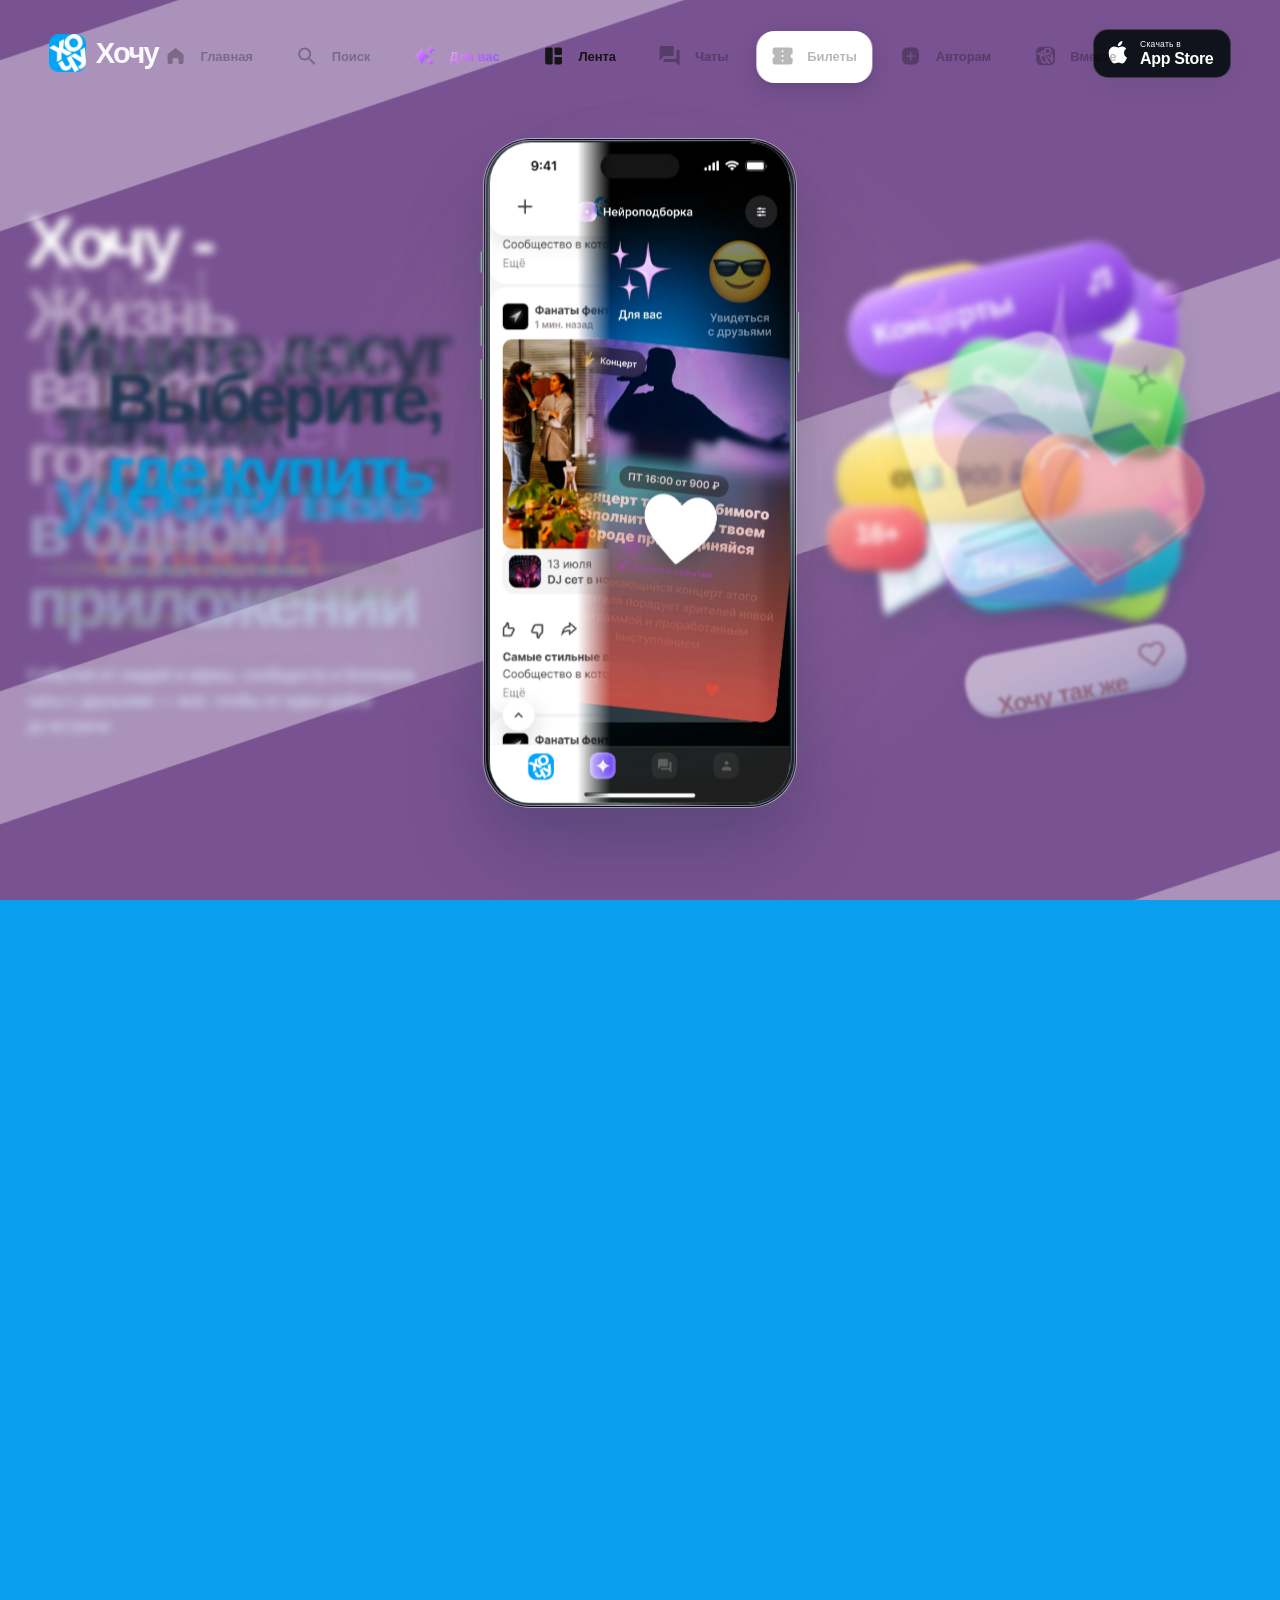
==== index.html @ 2f22e866 "Always open the story at the first chapter The chapter shown is derived from scroll position, so a b" ====
<!DOCTYPE html>

<html lang="ru">
<head>
<meta charset="utf-8"/><meta content="#ffffff" id="theme-color" name="theme-color"/><meta content="yes" name="apple-mobile-web-app-capable"/><meta content="yes" name="mobile-web-app-capable"/><meta content="black-translucent" name="apple-mobile-web-app-status-bar-style"/><meta content="width=device-width, initial-scale=1, viewport-fit=cover" name="viewport"/>
<meta content="Хочу — весь досуг в одном приложении: события на карте и в ленте, подборки блогеров и сообществ, чаты с друзьями и билеты." name="description"/>
<title>Хочу — жизнь вашего города</title>
<link href="[data-uri]" rel="icon" type="image/webp"/><link as="image" href="[data-uri]" rel="preload"/><style>
/* Хочу / v5 — one type scale, direct chapter transitions, bold brand bands. */
:root {
  --bg: #079fee; --fg: #fff; --muted: #d4f1ff; --accent: #c1f2ff; --aura: #96e2ff;
  --next-aura: #baddf6; --border: rgba(255,255,255,.22); --panel: rgba(255,255,255,.095);
  --page-pad: clamp(24px,3.8vw,74px);
  --phone-h: min(74svh,748px); --phone-w: calc(var(--phone-h)*.466); --phone-y: 52.5svh;
  --copy-gap: clamp(24px,2.22vw,52px); --copy-w: min(350px,calc(50vw - var(--phone-w)/2 - var(--copy-gap) - 28px));
  --art-w: min(387px,calc(50vw - var(--phone-w)/2 - 68px));
  --mx: 0px; --my: 0px; --bloom: 0; --motion: 0; --journey: 0;
}
* { box-sizing: border-box; }
html { scrollbar-width: thin; scrollbar-color: #8bcef1 #dcecf6; }
body { margin: 0; color: var(--fg); background: #079fee; font-family: -apple-system,BlinkMacSystemFont,"Segoe UI",Arial,Helvetica,sans-serif; -webkit-font-smoothing: antialiased; }
button,a { -webkit-tap-highlight-color: transparent; touch-action: manipulation; }
button { border: 0; margin: 0; padding: 0; background: none; color: inherit; font: inherit; cursor: pointer; }
button:focus-visible,a:focus-visible { outline: 3px solid currentColor; outline-offset: 5px; }
svg { display: block; width: 24px; height: 24px; fill: none; stroke: currentColor; stroke-width: 1.75; stroke-linecap: round; stroke-linejoin: round; flex-shrink: 0; }
img { display: block; max-width: 100%; }
p,h1,h2,figure { margin: 0; }
em { font-style: normal; }
::selection { color: #234234; background: #d5f391; }
.svg-library { position: absolute; height: 0; width: 0; overflow: hidden; }
.sr-only { position: absolute; height: 1px; width: 1px; overflow: hidden; clip: rect(0,0,0,0); white-space: nowrap; }
.skip-link { position: fixed; top: -100px; left: 24px; z-index: 200; background: white; color: #123047; border-radius: 10px; padding: 15px; }
.skip-link:focus { top: 20px; }
.scroll-story { position: relative; height: 975svh; }
.stage { position: sticky; top: 0; height: 100svh; overflow: hidden; isolation: isolate; background: var(--bg); color: var(--fg); }

/* A single top rail: each labeled chapter is also its progress segment. */
.header { position: absolute; top: 24px; left: var(--page-pad); right: var(--page-pad); height: 58px; display: flex; align-items: center; justify-content: space-between; z-index: 40; gap: 18px; }
.brand { display: flex; align-items: center; gap: 10px; font-weight: 800; font-size: 29px; letter-spacing: -1.6px; flex: 0 0 auto; }
.brand img { width: 37px; height: 38px; object-fit: contain; }
.brand-dot { opacity: .7; }
.journey-nav { --active: 0; position: absolute; left: 50%; transform: translateX(-50%); width: min(722px,calc(100% - 354px)); height: 57px; display: grid; grid-template-columns: repeat(var(--chapter-count,8),1fr); padding: 5px; gap: 0; border: 1px solid var(--border); border-radius: 20px; background: var(--panel); backdrop-filter: blur(20px); -webkit-backdrop-filter: blur(20px); }
.nav-active-bg { position: absolute; left: 5px; top: 5px; bottom: 5px; width: calc((100% - 10px)/var(--chapter-count,8)); transform: translateX(calc(var(--active)*100%)); border-radius: 14px; background: var(--panel); box-shadow: inset 0 0 0 1px var(--border), 0 3px 10px #18364705; transition: transform .65s cubic-bezier(.22,1,.36,1); pointer-events: none; }
.journey-step { position: relative; border-radius: 14px; display: flex; align-items: center; justify-content: center; flex-direction: column; min-width: 0; gap: 8px; color: var(--fg); }
.nav-content { display: flex; align-items: center; justify-content: center; gap: 4px; padding-top: 1px; opacity: .65; transition: opacity .4s; }
.nav-content svg { width: 12px; height: 12px; stroke-width: 1.9; }
.nav-label { font-size: 10.5px; font-weight: 650; letter-spacing: -.1px; white-space: nowrap; }
.journey-step:hover .nav-content,.journey-step.is-active .nav-content { opacity: 1; }
.journey-step.is-past .nav-content { opacity: .76; }
.nav-track { height: 2px; width: calc(100% - 19px); border-radius: 5px; background: var(--border); overflow: hidden; }
.nav-track i { display: block; width: 100%; height: 100%; transform: scaleX(var(--fill,0)); transform-origin: left; background: var(--accent); border-radius: inherit; }
.app-store { background: #10131b; color: white; border: 1px solid #ffffff30; box-shadow: 0 8px 24px #1537460d; border-radius: 15px; height: 49px; padding: 0 17px 0 13px; display: flex; align-items: center; gap: 9px; flex: 0 0 auto; transition: transform .3s cubic-bezier(.22,1,.36,1),box-shadow .3s; }
.app-store:hover { transform: translateY(-2px); box-shadow: 0 12px 25px #13334d29; }
.app-store svg { width: 24px; height: 28px; fill: currentColor; stroke: none; }
.app-store span { display: flex; flex-direction: column; text-align: left; gap: 1px; }
.app-store small { font-size: 8.5px; letter-spacing: .25px; font-weight: 450; line-height: 1.2; }
.app-store strong { font-size: 16px; font-weight: 650; letter-spacing: -.35px; line-height: 1.1; }

/* Atmosphere morphs continuously, rather than swapping a background class. */
.ambient { position: absolute; inset: 0; z-index: -1; overflow: hidden; pointer-events: none; }
.ambient-glow { position: absolute; border-radius: 50%; will-change: transform; }
.glow-a { width: 105vw; height: 105svh; left: -10vw; top: -57svh; background: radial-gradient(ellipse,var(--aura),transparent 68%); opacity: .6; transform: translate(calc(var(--mx)*-.3),calc(var(--my)*-.3)); }
.glow-b { width: 85vw; height: 110svh; right: -38vw; bottom: -50svh; background: radial-gradient(ellipse,var(--aura),transparent 68%); opacity: .75; transform: translate(var(--mx),var(--my)); }
.color-bloom { position: absolute; left: 53%; top: 52%; width: 125vmax; height: 125vmax; border-radius: 50%; background: radial-gradient(ellipse,var(--next-aura),transparent 64%); opacity: calc(var(--bloom)*.32); transform: translate(-50%,-50%) scale(calc(.25 + var(--motion)*.7)); will-change: opacity,transform; }









/* Copy is right-aligned to the LEFT edge of the phone, not to the outer page margin. */
.scenes { position: absolute; inset: 0; z-index: 5; pointer-events: none; }
.scene { position: absolute; inset: 0; opacity: 1; visibility: hidden; pointer-events: none; --enter: 0; --exit: 0; }
.scene.is-active { visibility: visible; }
.copy { position: absolute; right: calc(50% + var(--phone-w)/2 + var(--copy-gap)); top: var(--phone-y); width: var(--copy-w); transform: translateY(-50%); color: var(--local-fg,var(--fg)); z-index: 6; }
.eyebrow { display: flex; align-items: center; gap: 9px; text-transform: uppercase; font-size: 9px; font-weight: 650; line-height: 1.5; letter-spacing: .13em; color: var(--local-muted,var(--muted)); margin-bottom: 22px; }
.step-tag { border: 1px solid currentColor; display: inline-flex; align-items: center; justify-content: center; height: 23px; min-width: 27px; border-radius: 8px; letter-spacing: 0; font-size: 9px; opacity: .8; }
.status-dot { display: block; height: 6px; width: 6px; border-radius: 50%; background: #d2f78f; box-shadow: 0 0 0 4px #c4fa7f21; flex-shrink: 0; }
h1,h2 { font-weight: 800; letter-spacing: -.057em; line-height: 1.065; overflow-wrap: normal; }
.copy h1 {  line-height: .995; letter-spacing: -.065em; }

.title-line { display: block; overflow: clip; overflow-clip-margin: 7px; }
.line-inner { display: inline-block; will-change: transform,opacity,filter; }
.copy em { color: var(--local-accent,var(--accent)); }
.description { font-size: clamp(14px,1.1vw,17px); line-height: 1.68; font-weight: 400; letter-spacing: -.017em; margin-top: 25px; color: var(--local-muted,var(--muted)); max-width: 360px; text-wrap: pretty; }
.story-button { display: flex; align-items: center; justify-content: space-between; gap: 30px; background: var(--local-fg,var(--fg)); color: var(--local-bg,var(--bg)); padding: 6px 6px 6px 23px; height: 53px; border-radius: 50px; font-size: 13px; font-weight: 700; margin-top: 30px; box-shadow: 0 8px 25px #00497b0c; }
.scene.is-active .story-button { pointer-events: auto; }
.story-button:hover .button-arrow svg { transform: translateX(3px); }
.button-arrow { height: 41px; width: 41px; border-radius: 50%; background: var(--local-bg,var(--bg)); color: var(--local-fg,var(--fg)); display: flex; align-items: center; justify-content: center; }
.button-arrow svg { width: 19px; height: 19px; transition: transform .3s; }
.micro-label { display: flex; align-items: center; gap: 9px; color: var(--local-fg,var(--fg)); opacity: .63; font-size: 10px; font-weight: 550; margin-top: 24px; }
.micro-label svg { width: 15px; height: 15px; }





.final-description { font-size: clamp(16px,1.25vw,20px); }

/* The only raster imagery in the story: the original UI, inside its stationary bezel. */
.phone-anchor { position: absolute; left: 50%; top: var(--phone-y); width: var(--phone-w); height: var(--phone-h); transform: translate(-50%,-50%); z-index: 12; pointer-events: none; }
.phone { position: absolute; inset: 0; border-radius: calc(var(--phone-w)*.169); background: linear-gradient(115deg,#404955 0%,#151b26 28%,#04080e 46%,#66727e 72%,#161e28 88%); padding: 7px; box-shadow: 0 0 0 1px #050b15,0 0 0 2px #ffffff7a,0 22px 34px #19354a1c,0 48px 85px #06294630; z-index: 2; }
.phone::before { content: ""; position: absolute; inset: 3px; border: 1px solid #ffffff45; border-radius: inherit; pointer-events: none; z-index: 4; }
.phone-screen { position: relative; width: 100%; height: 100%; background: #fff; border-radius: calc(var(--phone-w)*.146); overflow: hidden; isolation: isolate; transform: translateZ(0); }
.screen-image { position: absolute; inset: 0; width: 100%; height: 100%; object-fit: fill; will-change: opacity,clip-path; pointer-events: none; user-select: none; }
.phone-edge { position: absolute; inset: 0; border-radius: inherit; border: 1px solid #ffffff66; pointer-events: none; }
.screen-lustre { position: absolute; inset: 7px; border-radius: calc(var(--phone-w)*.146); opacity: calc(var(--bloom)*.065); background: linear-gradient(125deg,transparent 20%,#fff 48%,transparent 80%); pointer-events: none; z-index: 3; }
.phone-halo { position: absolute; left: 50%; top: 50%; width: 195%; height: 121%; transform: translate(-50%,-50%); background: radial-gradient(ellipse,var(--aura),transparent 66%); opacity: .35; z-index: 0; filter: blur(17px); }
.hardware { position: absolute; width: 3px; left: -4px; border-radius: 2px; background: linear-gradient(90deg,#45515c,#acb4ba,#242e37); }
.button-silent { height: 21px; top: 17%; }
.button-volume-one { height: 40px; top: 25%; }
.button-volume-two { height: 40px; top: 33%; }
.button-power { height: 60px; top: 26%; left: auto; right: -4px; transform: scaleX(-1); }


/* Hand-built, dimensional vector illustrations. No app crops, photos or emoji sheets. */
.art { position: absolute; left: calc(50% + var(--phone-w)/2 + clamp(24px,3vw,52px)); top: var(--phone-y); width: var(--art-w); height: calc(var(--art-w)*1.28); color: var(--local-fg,var(--fg)); transform: translate(calc(var(--mx)*.7),calc(-50% + var(--my)*.6)); will-change: transform; }
.art-enter { position: relative; height: 100%; width: 100%; transform-origin: 50% 55%; will-change: transform,opacity,filter; }
.sculpture { width: 100%; height: auto; overflow: visible; fill: none; stroke: none; stroke-width: 1; font-family: inherit; }
.sculpture text { stroke: none; }
.sculpture .orbit-line { fill: none; stroke: var(--local-fg,var(--fg)); stroke-width: 1; opacity: .12; }
.sculpture .orbit-dashed { stroke-dasharray: 2 9; opacity: .14; }
.sculpture .magic-orbit { stroke: #d39af6; opacity: .28; }
.motion-part { transform-box: view-box; transform-origin: 50% 50%; translate: calc((1 - var(--enter))*var(--order)*7px + var(--exit)*var(--order)*3px) calc((1 - var(--enter))*(18px + var(--order)*19px) - var(--exit)*(12px + var(--order)*18px)); rotate: calc((1 - var(--enter))*var(--order)*-2deg + var(--exit)*var(--order)*3deg); }
.levitate { transform-box: fill-box; transform-origin: center; animation: levitate-a 7.5s ease-in-out infinite; }
.float-1 { animation-name: levitate-b; animation-duration: 8.7s; animation-delay: -2s; }
.float-2 { animation-name: levitate-c; animation-duration: 7s; animation-delay: -3s; }
.art-caption { position: absolute; top: 100%; width: 100%; text-align: center; font-size: 11px; font-weight: 450; color: var(--local-muted,var(--muted)); letter-spacing: -.05px; opacity: .9; }
.route-line { animation: route 9s linear infinite; }
.star-turn { transform-origin: 206px 216px; animation: star-breathe 9s ease-in-out infinite; }
.scene:not(.is-visible) .levitate,.scene:not(.is-visible) .route-line,.scene:not(.is-visible) .star-turn { animation-play-state: paused; }
@keyframes levitate-a { 0%,100%{translate:0 0;rotate:0deg} 50%{translate:0 -10px;rotate:1.5deg} }
@keyframes levitate-b { 0%,100%{translate:0 0;rotate:0deg} 50%{translate:4px -13px;rotate:-2deg} }
@keyframes levitate-c { 0%,100%{translate:0 0;rotate:0deg} 50%{translate:-4px -8px;rotate:2deg} }
@keyframes route { to{stroke-dashoffset:-135} }
@keyframes star-breathe { 0%,100%{rotate:8deg;scale:1} 50%{rotate:0deg;scale:1.045} }









.download-dialog { width: min(390px,calc(100vw - 40px)); border: 1px solid #e7edf4; border-radius: 28px; padding: 35px; color: #192e43; background: #f8fbff; box-shadow: 0 30px 140px #101c3845; text-align: center; }
.download-dialog::backdrop { background: #0a20396b; backdrop-filter: blur(12px); }
.dialog-close { position: absolute; right: 19px; top: 12px; font-size: 25px; color: #768493; }
.dialog-apple { width: 60px; height: 60px; border-radius: 20px; background: #e9f0f8; display: grid; place-items: center; margin: 0 auto 20px; }
.dialog-apple svg { width: 28px; height: 32px; fill: currentColor; stroke: none; }
.download-dialog h2 { font-size: 25px; font-weight: 750; letter-spacing: -.7px; }
.download-dialog p { font-size: 14px; line-height: 1.65; color: #758498; margin-top: 15px; }
.dialog-ok { width: 100%; padding: 14px; border-radius: 14px; margin-top: 25px; color: white; background: #079fe9; font-size: 14px; font-weight: 650; }
.noscript-note { position: fixed; bottom: 0; left: 0; right: 0; z-index: 100; padding: 15px; background: #123049; color: white; font-size: 12px; text-align: center; }

@media (min-width:1700px) {
  :root { --copy-gap:52px; --copy-w:405px; --art-w:414px; }
  
  
  
  
  
  
}
@media (min-width:981px) and (max-width:1250px) {
  :root { --page-pad:28px; --phone-h:min(70svh,700px); --copy-gap:29px; --copy-w:min(320px,calc(50vw - var(--phone-w)/2 - 56px)); --art-w:calc(50vw - var(--phone-w)/2 - 49px); }
  .journey-nav { width: calc(100% - 310px); height: 53px; }
  .nav-content svg { display: none; }
  .nav-label { font-size: 9px; }
  
  
  
  
  
  
  .eyebrow { font-size: 8px; letter-spacing: .06em; gap: 7px; }
  .description { font-size: 13px; margin-top: 22px; }
  .desktop-break { display: none; }
  .art { left: calc(50% + var(--phone-w)/2 + 24px); }
  .brand { font-size: 27px; }
  .brand img { width: 33px; height: 34px; }
  .app-store { height: 45px; }
}
@media (min-width:981px) and (max-height:720px) {
  :root { --phone-h:72svh; --phone-y:54svh; --art-w:min(320px,calc(50vw - var(--phone-w)/2 - 66px)); }
  .header { top: 15px; height: 48px; }
  .journey-nav { height: 49px; }
  
  
  
  
  .eyebrow { margin-bottom: 15px; }
  .description { font-size: 13px; margin-top: 18px; }
  .micro-label { margin-top: 18px; }
  .story-button { margin-top: 22px; height: 46px; }
  .button-arrow { width: 34px; height: 34px; }
  
  
}

/* One responsive rail; the device stays pinned in the remaining space on mobile. */
@media (max-width:980px) {
  :root { --page-pad:22px; --phone-h:min(58svh,calc(100svh - 338px)); --phone-w:calc(var(--phone-h)*.466); --phone-y:calc(100svh - 35px - var(--phone-h)/2); }
  .header { top:max(15px,env(safe-area-inset-top)); height: 43px; }
  .brand { gap: 7px; font-size: 27px; }
  .brand img { width: 33px; height: 34px; }
  .app-store { height: 41px; border-radius: 12px; padding: 0 12px; gap: 7px; }
  .app-store svg { width: 19px; height: 23px; }
  .app-store small { font-size: 7px; }
  .app-store strong { font-size: 14px; }
  .journey-nav { left: 0; right: 0; top: 57px; width: 100%; transform: none; height: 46px; padding: 4px; border-radius: 15px; }
  .nav-active-bg { top: 4px; bottom: 4px; left: 4px; width: calc((100% - 8px)/var(--chapter-count,8)); border-radius: 11px; }
  .journey-step { gap: 6px; border-radius: 11px; }
  .nav-content { gap: 4px; padding-top: 0; }
  .nav-content svg { width: 15px; height: 15px; }
  .nav-label { font-size: 9px; }
  .nav-track { width: calc(100% - 15px); }
  .copy { left: 5.5%; right: auto; top: 147px; transform: none; width: 89%; text-align: center; }
  .eyebrow { justify-content: center; gap: 7px; font-size: 8px; letter-spacing: .10em; margin-bottom: 12px; }
  .step-tag { height: 18px; min-width: 22px; font-size: 8px; border-radius: 6px; }
  .copy h1,.copy h2,.scene-search h2,.scene-neuro h2,.scene-chats h2,.scene-create h2,.scene-finale h2 {  line-height: 1.07; letter-spacing: -.048em; max-width: 550px; margin: 0 auto; text-wrap: balance; }
  .copy h1 {  line-height: 1.01; max-width: 520px; }
  .title-line { display: inline; overflow: visible; }
  .line-inner { display: inline; }
  .description,.final-description { font-size: 13px; margin: 13px auto 0; max-width: 345px; line-height: 1.5; text-wrap: balance; }
  .desktop-break { display: none; }
  .micro-label,.story-button { display: none; }
  .art { display: none; }
  .phone { padding: 5px; box-shadow: 0 0 0 1px #091522,0 0 0 2px #ffffff68,0 23px 45px #12304b25,0 40px 70px #07364920; }
  .phone::before { inset: 2px; }
  .phone-halo { width: 210%; height: 129%; opacity: .42; }
  
  .hardware { width: 2px; left: -3px; }
  .button-power { right: -3px; left: auto; height: 36px; }
  .button-silent { height: 13px; }
  .button-volume-one,.button-volume-two { height: 25px; }
  
  
  
  .glow-a { width: 180vw; left: -40vw; top: -36svh; }
  .glow-b { width: 150vw; right: -70vw; bottom: -60svh; }
  
  
  
  
  
  
}
@media (max-width:600px) { .nav-label { display: none; } .nav-content svg { width: 16px; height: 16px; } }
@media (min-width:601px) and (max-width:980px) {
  :root { --page-pad:32px; --phone-h:min(62svh,calc(100svh - 347px)); }
  .copy { top: 156px; }
  .copy h1 { max-width: 510px; }
  .copy h2 { max-width: 560px; }
  .description { font-size: 15px; max-width: 465px; }
  .eyebrow { font-size: 9px; margin-bottom: 15px; }
  .phone { padding: 6px; }
  
}
@media (max-width:600px) and (max-height:740px) {
  :root { --phone-h:calc(100svh - 315px); --phone-y:calc(100svh - 30px - var(--phone-h)/2); --page-pad:18px; }
  .header { top: 12px; height: 35px; }
  .brand { font-size: 24px; }
  .brand img { width: 30px; height: 31px; }
  .app-store { height: 37px; }
  .journey-nav { top: 47px; height: 43px; }
  .copy { top: 126px; }
  .eyebrow { font-size: 7px; letter-spacing: .05em; margin-bottom: 10px; }
  
  
  .description { font-size: 12px; line-height: 1.45; margin-top: 10px; }
  
  
}
@media (max-height:510px) and (orientation:landscape) {
  :root { --page-pad:20px; --phone-h:73svh; --phone-w:calc(var(--phone-h)*.466); --phone-y:57svh; --copy-gap:26px; --copy-w:calc(50vw - var(--phone-w)/2 - 49px); }
  .header { top: 10px; height: 35px; }
  .journey-nav { top:0; left:50%; right:auto; transform:translateX(-50%); width:calc(100% - 275px); height:38px; }
  .nav-content svg { width: 12px; height: 12px; }
  .nav-label { display: none; }
  .nav-track { width: calc(100% - 10px); }
  .brand { font-size: 22px; }
  .brand img { width: 27px; height: 28px; }
  .app-store { height: 34px; }
  .copy { left: auto; right:calc(50% + var(--phone-w)/2 + var(--copy-gap)); top:53%; width:var(--copy-w); text-align:left; transform:translateY(-50%); }
  .eyebrow { justify-content:flex-start; margin-bottom:12px; font-size:7px; }
  .copy h1,.copy h2,.scene-search h2,.scene-neuro h2,.scene-chats h2,.scene-create h2,.scene-finale h2 {  text-wrap:balance; }
  
  .description { font-size:10px; line-height:1.5; margin-top:13px; }
  .title-line { display:inline; }
  
  .art { display:block; width:min(225px,calc(50vw - var(--phone-w)/2 - 45px)); height:auto; aspect-ratio:400/480; left:calc(50% + var(--phone-w)/2 + 20px); }
  .art-caption { display:none; }
  
}
@media (prefers-reduced-motion:reduce) {
  *,*::before,*::after { animation: none!important; transition:none!important; scroll-behavior:auto!important; }
  .art { --mx:0px; --my:0px; }
  .motion-part { translate:0 0!important; rotate:0deg!important; }
  .phone-halo { filter:none; }
}

/* Small controls retain contrast while the surrounding palette changes. */
.header .brand,.journey-step { transition: color .24s ease; }
.journey-nav { transition: background-color .3s ease,border-color .3s ease; }

/* All story headings use the same responsive size — never a per-chapter size.
   measure() may lower this shared value only when the viewport is very narrow. */
:root { --heading-size:clamp(64px,5.55vw,91px); --band-opacity:.16; --band-x:0px; --band-y:0px; --band-angle:-23deg; }
.copy h1,.copy h2 { font-size:var(--heading-size); line-height:1.015; letter-spacing:-.065em; }
.title-line { overflow:visible; }
.line-inner { max-width:100%; }

/* Flat, broad white shapes replace the thin gray orbits and ghost lettering. */
.ambient-glow { display:none; }
.color-bloom { opacity:calc(var(--bloom)*.13); }
.brand-bands { position:absolute; inset:0; opacity:var(--band-opacity); transform:translate3d(var(--band-x),var(--band-y),0); }
.brand-band { position:absolute; display:block; height:clamp(90px,14svh,166px); width:154vw; left:-28vw; background:#fff; transform-origin:50% 50%; transform:rotate(var(--band-angle)); }
.band-one { top:-17svh; height:clamp(115px,18svh,210px); }
.band-two { top:53svh; }
.band-three { top:119svh; height:clamp(130px,21svh,240px); }
.sculpture .orbit-line { display:none; }
.phone-halo { opacity:.17; }

/* A nav selection crossfades directly to its destination, not across the rail. */
.stage[data-navigating="true"] .nav-active-bg { transition:none; }

@media (min-width:1700px) { :root { --heading-size:91px; } }
@media (min-width:981px) and (max-width:1250px) { :root { --heading-size:68px; } }
@media (min-width:981px) and (max-height:720px) { :root { --heading-size:67px; } }
@media (max-width:980px) {
  :root { --heading-size:clamp(38px,9.8vw,53px); }
  .copy h1,.copy h2 { max-width:560px; }
  .brand-band { width:230vw; left:-63vw; height:11svh; }
  .band-one { top:12svh; height:13svh; }
  .band-two { top:66svh; }
  .band-three { top:114svh; height:17svh; }
}
@media (max-width:600px) and (max-height:740px) { :root { --heading-size:35px; } }
@media (max-height:510px) and (orientation:landscape) { :root { --heading-size:36px; } }


/* --- Final scene refresh --- */
/* Finale uses the same scene state as every other chapter. */
.phone-anchor{transition:opacity .42s ease,transform .55s cubic-bezier(.22,1,.36,1);}
.stage[data-scene="7"] .phone-anchor{opacity:0;transform:translate(-50%,-50%) scale(.94);}
.scene-finale:not(.is-visible){visibility:hidden!important;pointer-events:none!important;}
.scene-finale:not(.is-visible) .finale-collage{display:none!important;}
.scene-finale .copy{left:50% !important;right:auto !important;top:50% !important;width:min(760px,calc(100vw - 72px)) !important;transform:translate(-50%,-50%) !important;text-align:center;z-index:20;}
.scene-finale .copy h2{max-width:900px !important;margin:0 auto !important;}
.scene-finale .title-line{display:block;}
.scene-finale .description,.scene-finale .final-description{max-width:720px !important;margin:26px auto 0 !important;font-size:clamp(18px,1.45vw,24px) !important;line-height:1.55 !important;text-wrap:balance;}
.scene-finale .eyebrow,.scene-finale .story-button,.scene-finale .micro-label{display:none !important;}
.scene-finale .art{display:block !important;left:50% !important;top:50% !important;width:min(1300px,96vw) !important;height:min(88svh,900px) !important;transform:translate(-50%,-50%) !important;z-index:8 !important;pointer-events:none;}
.scene-finale .art-enter{position:relative;width:100%;height:100%;will-change:opacity,transform;}
.finale-collage{position:relative;width:100%;height:100%;}
.finale-glow{position:absolute;border-radius:50%;opacity:.32;}
.glow-one{width:300px;height:300px;left:8%;top:16%;background:radial-gradient(circle,#6ad9ff55 0%,#6ad9ff00 70%);}
.glow-two{width:340px;height:340px;right:6%;top:14%;background:radial-gradient(circle,#c991ff55 0%,#c991ff00 70%);}
.glow-three{width:360px;height:360px;left:50%;bottom:8%;transform:translateX(-50%);background:radial-gradient(circle,#89e4ff44 0%,#89e4ff00 70%);}
.finale-card{position:absolute;overflow:hidden;border-radius:34px;border:1px solid rgba(255,255,255,.22);background:rgba(255,255,255,.08);box-shadow:0 20px 60px rgba(7,20,56,.22), inset 0 1px 0 rgba(255,255,255,.16);}
.finale-card img{width:100%;height:100%;object-fit:cover;display:block;}
.photo-party{width:clamp(170px,16vw,250px);height:clamp(220px,20vw,310px);left:7%;top:20%;transform:rotate(-12deg);}
.photo-party img{object-position:center 34%;}
.photo-map{width:clamp(180px,18vw,270px);height:clamp(220px,18vw,280px);right:9%;top:18%;transform:rotate(10deg);}
.photo-map img{object-position:center 28%;}
.photo-search{width:clamp(210px,21vw,320px);height:clamp(145px,14vw,215px);left:10%;bottom:13%;transform:rotate(8deg);}
.photo-search img{object-position:center 88%;}
.photo-chat{width:clamp(170px,17vw,260px);height:clamp(220px,20vw,320px);right:7%;bottom:15%;transform:rotate(-9deg);}
.photo-chat img{object-position:center 46%;}
.photo-ticket{width:clamp(200px,18vw,280px);height:clamp(145px,12vw,195px);left:50%;top:10%;transform:translateX(-50%) rotate(-2deg);}
.photo-ticket img{object-position:center 54%;}
.finale-chip{position:absolute;display:inline-flex;align-items:center;justify-content:center;padding:0 24px;height:58px;border-radius:999px;font-weight:800;font-size:clamp(18px,1.4vw,24px);letter-spacing:-.03em;color:#fff;border:1px solid rgba(255,255,255,.28);box-shadow:0 16px 36px rgba(10,27,63,.24);}
.chip-idea{left:18%;top:11%;background:linear-gradient(135deg,#ffbb6a,#ff8f57);transform:rotate(-6deg);}
.chip-chat{right:17%;top:43%;background:linear-gradient(135deg,#35c8ff,#0b95f0);transform:rotate(8deg);}
.chip-go{left:50%;bottom:11%;translate:-50% 0;background:linear-gradient(135deg,#8ce36f,#55c27f);}
.chip-ticket{right:18%;bottom:9%;background:linear-gradient(135deg,#d59cff,#9f7bff);transform:rotate(-7deg);}
.finale-illustration{position:absolute;filter:none;}
.finale-illustration svg{display:block;width:100%;height:100%;}
.finale-illustration.pin{width:clamp(74px,7vw,118px);height:clamp(74px,7vw,118px);left:21%;bottom:25%;transform:rotate(-10deg);}
.finale-illustration.spark{width:clamp(74px,8vw,128px);height:clamp(74px,8vw,128px);right:22%;top:25%;}
.finale-illustration.tickets{width:clamp(105px,10vw,155px);height:clamp(85px,8vw,124px);left:27%;top:53%;transform:rotate(7deg);}
.finale-illustration.bubble{width:clamp(88px,8vw,128px);height:clamp(88px,8vw,128px);right:25%;bottom:28%;transform:rotate(8deg);}
@media (max-width: 1100px){
  .scene-finale .copy{width:min(720px,calc(100vw - 48px)) !important;top:46% !important;}
  .photo-ticket{top:14%;}
}
@media (max-width: 900px){
  .scene-finale .copy{top:42% !important;width:calc(100vw - 36px) !important;}
  .scene-finale .description,.scene-finale .final-description{font-size:16px !important;max-width:500px !important;}
  .scene-finale .art{width:100vw !important;height:100svh !important;top:52% !important;}
  .photo-party{left:-4%;top:19%;}
  .photo-map{right:-5%;top:18%;}
  .photo-ticket{top:57%;left:16%;transform:rotate(-10deg);width:150px;height:106px;}
  .photo-search{left:2%;bottom:7%;width:178px;height:120px;}
  .photo-chat{right:-2%;bottom:10%;width:172px;height:220px;}
  .chip-idea{left:9%;top:12%;height:48px;padding:0 18px;font-size:17px;}
  .chip-chat{right:7%;top:50%;height:46px;padding:0 18px;font-size:17px;}
  .chip-go{bottom:7%;height:50px;padding:0 20px;font-size:18px;}
  .chip-ticket{right:6%;bottom:3%;height:46px;padding:0 17px;font-size:17px;}
  .finale-illustration.pin{left:16%;bottom:27%;width:64px;height:64px;}
  .finale-illustration.spark{right:16%;top:24%;width:78px;height:78px;}
  .finale-illustration.tickets{left:18%;top:56%;width:98px;height:78px;}
  .finale-illustration.bubble{right:18%;bottom:28%;width:78px;height:78px;}
}
@media (max-width: 600px){
  .scene-finale .copy{top:35% !important;}
  .scene-finale .copy h2{font-size:clamp(42px,13vw,58px) !important;line-height:.98 !important;}
  .scene-finale .description,.scene-finale .final-description{font-size:15px !important;line-height:1.46 !important;max-width:310px !important;margin-top:18px !important;}
  .scene-finale .art{top:56% !important;}
  .photo-party{width:120px;height:150px;left:-7%;top:18%;}
  .photo-map{width:128px;height:148px;right:-9%;top:16%;}
  .photo-ticket{width:124px;height:88px;top:54%;left:9%;}
  .photo-search{width:144px;height:96px;left:-7%;bottom:15%;}
  .photo-chat{width:128px;height:165px;right:-7%;bottom:14%;}
  .chip-idea{top:10%;left:7%;}
  .chip-chat{right:4%;top:45%;}
  .chip-go{bottom:8%;max-width:200px;}
  .chip-ticket{right:5%;bottom:6%;}
  .finale-illustration.pin{left:8%;bottom:29%;}
  .finale-illustration.spark{right:12%;top:21%;}
  .finale-illustration.tickets{left:9%;top:57%;width:82px;height:66px;}
  .finale-illustration.bubble{right:10%;bottom:30%;width:64px;height:64px;}
}

</style>
<style id="hochu-cleanup-v6">
/* Requested cleanup: keep the story focused on one headline, the phone and the custom art. */
.scene .eyebrow,
.scene .description,
.scene .story-button,
.scene .art-caption {
  display: none !important;
}

/* Top navigation: no shared glass capsule, no per-item progress lines. */
.journey-nav {
  background: transparent !important;
  border-color: transparent !important;
  box-shadow: none !important;
  backdrop-filter: none !important;
  -webkit-backdrop-filter: none !important;
}
.journey-nav .nav-track {
  display: none !important;
}
.journey-step {
  gap: 0 !important;
}
.nav-content {
  padding-top: 0 !important;
}

/* Keep only the compact active-item highlight; remove it if reduced motion prefers a flatter UI. */
.nav-active-bg {
  top: 5px !important;
  bottom: 5px !important;
  background: color-mix(in srgb, var(--fg) 8%, transparent) !important;
  box-shadow: inset 0 0 0 1px color-mix(in srgb, var(--fg) 16%, transparent) !important;
}

@media (max-width: 1100px) {
  .nav-active-bg { top: 4px !important; bottom: 4px !important; }
}

/* Typography refinement: slightly larger menu labels and clearer subtitles. */
.nav-label {
  font-size: 12px !important;
  letter-spacing: -0.08px !important;
}

/* Restore the descriptive second level, but keep the eyebrow, CTA and art caption hidden. */
.scene .description {
  display: block !important;
  font-size: clamp(17px, 1.3vw, 21px) !important;
  line-height: 1.5 !important;
  max-width: 430px !important;
  margin-top: 24px !important;
  font-weight: 400 !important;
}

@media (min-width: 1101px) and (max-width: 1250px) {
  .nav-label { font-size: 10.5px !important; }
  .scene .description { font-size: 16px !important; max-width: 370px !important; }
}

@media (max-width: 1100px) {
  .nav-label { font-size: 10.5px !important; }
  .scene .description {
    font-size: 15px !important;
    line-height: 1.45 !important;
    max-width: 410px !important;
    margin-top: 14px !important;
  }
}

@media (max-width: 600px) {
  .scene .description {
    font-size: 14px !important;
    line-height: 1.42 !important;
    max-width: 345px !important;
  }
}

@media (max-width: 600px) and (max-height: 740px) {
  .scene .description { font-size: 13px !important; margin-top: 10px !important; }
}


/* Refinement: remove tiny tertiary captions from every scene. */
.scene .micro-label { display:none !important; }

/* Slightly larger top-level chapter menu on wide screens. */
.nav-label { font-size:13px !important; font-weight:680 !important; letter-spacing:-.1px !important; }
.nav-content svg { width:13px !important; height:13px !important; }

@media (min-width:981px) and (max-width:1250px) {
  .nav-label { font-size:11.5px !important; }
  .nav-content svg { width:12px !important; height:12px !important; }
}

/* Tablet / mobile: keep one clear reading zone above a larger pinned phone. */
@media (max-width:980px) {
  .header { left:clamp(16px,4vw,32px) !important; right:clamp(16px,4vw,32px) !important; }
  .journey-nav {
    left:clamp(12px,4vw,32px) !important;
    right:clamp(12px,4vw,32px) !important;
    width:auto !important;
  }
  .nav-label { font-size:11.5px !important; }
  .nav-content svg { width:16px !important; height:16px !important; }
  .copy { width:92% !important; left:4% !important; }
  .scene .description { line-height:1.38 !important; }
}

/* Phones: the rail becomes an icon navigator; labels remain available to AT via aria-label. */
@media (max-width:600px) {
  .header { top:max(12px,env(safe-area-inset-top)) !important; height:38px !important; }
  .brand { font-size:24px !important; gap:7px !important; }
  .brand img { width:30px !important; height:31px !important; }
  .app-store { height:38px !important; border-radius:11px !important; padding:0 10px !important; gap:6px !important; }
  .app-store svg { width:18px !important; height:21px !important; }
  .app-store small { font-size:6.8px !important; }
  .app-store strong { font-size:12.5px !important; }
  .journey-nav { top:54px !important; height:42px !important; padding:3px !important; }
  .nav-active-bg { top:3px !important; bottom:3px !important; left:3px !important; width:calc((100% - 6px)/var(--chapter-count,8)) !important; }
  .journey-step { min-width:38px !important; }
  .nav-label { display:none !important; }
  .nav-content svg { width:17px !important; height:17px !important; stroke-width:2 !important; }
  .copy { top:116px !important; }
  .scene .description { margin-top:10px !important; line-height:1.32 !important; }
}

/* Very small phones: compress chrome, not content hierarchy, so the phone stays useful. */
@media (max-width:360px) and (max-height:650px) {
  :root { --heading-size:32px !important; }
  .header { left:14px !important; right:14px !important; top:9px !important; height:34px !important; }
  .brand { font-size:0 !important; }
  .brand img { width:29px !important; height:30px !important; }
  .app-store { height:34px !important; padding:0 8px !important; }
  .app-store small { display:none !important; }
  .app-store strong { font-size:11.5px !important; }
  .journey-nav { left:10px !important; right:10px !important; top:48px !important; height:39px !important; }
  .nav-content svg { width:15px !important; height:15px !important; }
  .copy { top:107px !important; width:94% !important; left:3% !important; }
  .scene .description { font-size:12.5px !important; line-height:1.28 !important; max-width:300px !important; margin-top:8px !important; }
}

/* Landscape phones: preserve the existing side-by-side layout but simplify secondary copy. */
@media (max-height:510px) and (orientation:landscape) {
  .nav-label { display:none !important; }
  .nav-content svg { width:14px !important; height:14px !important; }
  .scene .description { font-size:11px !important; line-height:1.3 !important; }
}


/* Landscape phones return to the desktop-like three-column arrangement. */
@media (max-height:510px) and (orientation:landscape) {
  .journey-nav {
    top:0 !important; left:50% !important; right:auto !important;
    width:calc(100% - 275px) !important; height:38px !important;
    transform:translateX(-50%) !important;
  }
  .copy {
    left:auto !important;
    right:calc(50% + var(--phone-w)/2 + var(--copy-gap)) !important;
    top:53% !important;
    width:var(--copy-w) !important;
    text-align:left !important;
    transform:translateY(-50%) !important;
  }
}

/* --- Final scene refresh --- */
/* Finale uses the same scene state as every other chapter. */
.phone-anchor{transition:opacity .42s ease,transform .55s cubic-bezier(.22,1,.36,1);}
.stage[data-scene="7"] .phone-anchor{opacity:0;transform:translate(-50%,-50%) scale(.94);}
.scene-finale:not(.is-visible){visibility:hidden!important;pointer-events:none!important;}
.scene-finale:not(.is-visible) .finale-collage{display:none!important;}
.scene-finale .copy{left:50% !important;right:auto !important;top:50% !important;width:min(760px,calc(100vw - 72px)) !important;transform:translate(-50%,-50%) !important;text-align:center;z-index:20;}
.scene-finale .copy h2{max-width:900px !important;margin:0 auto !important;}
.scene-finale .title-line{display:block;}
.scene-finale .description,.scene-finale .final-description{max-width:720px !important;margin:26px auto 0 !important;font-size:clamp(18px,1.45vw,24px) !important;line-height:1.55 !important;text-wrap:balance;}
.scene-finale .eyebrow,.scene-finale .story-button,.scene-finale .micro-label{display:none !important;}
.scene-finale .art{display:block !important;left:50% !important;top:50% !important;width:min(1300px,96vw) !important;height:min(88svh,900px) !important;transform:translate(-50%,-50%) !important;z-index:8 !important;pointer-events:none;}
.scene-finale .art-enter{position:relative;width:100%;height:100%;will-change:opacity,transform;}
.finale-collage{position:relative;width:100%;height:100%;}
.finale-glow{position:absolute;border-radius:50%;opacity:.32;}
.glow-one{width:300px;height:300px;left:8%;top:16%;background:radial-gradient(circle,#6ad9ff55 0%,#6ad9ff00 70%);}
.glow-two{width:340px;height:340px;right:6%;top:14%;background:radial-gradient(circle,#c991ff55 0%,#c991ff00 70%);}
.glow-three{width:360px;height:360px;left:50%;bottom:8%;transform:translateX(-50%);background:radial-gradient(circle,#89e4ff44 0%,#89e4ff00 70%);}
.finale-card{position:absolute;overflow:hidden;border-radius:34px;border:1px solid rgba(255,255,255,.22);background:rgba(255,255,255,.08);box-shadow:0 20px 60px rgba(7,20,56,.22), inset 0 1px 0 rgba(255,255,255,.16);}
.finale-card img{width:100%;height:100%;object-fit:cover;display:block;}
.photo-party{width:clamp(170px,16vw,250px);height:clamp(220px,20vw,310px);left:7%;top:20%;transform:rotate(-12deg);}
.photo-party img{object-position:center 34%;}
.photo-map{width:clamp(180px,18vw,270px);height:clamp(220px,18vw,280px);right:9%;top:18%;transform:rotate(10deg);}
.photo-map img{object-position:center 28%;}
.photo-search{width:clamp(210px,21vw,320px);height:clamp(145px,14vw,215px);left:10%;bottom:13%;transform:rotate(8deg);}
.photo-search img{object-position:center 88%;}
.photo-chat{width:clamp(170px,17vw,260px);height:clamp(220px,20vw,320px);right:7%;bottom:15%;transform:rotate(-9deg);}
.photo-chat img{object-position:center 46%;}
.photo-ticket{width:clamp(200px,18vw,280px);height:clamp(145px,12vw,195px);left:50%;top:10%;transform:translateX(-50%) rotate(-2deg);}
.photo-ticket img{object-position:center 54%;}
.finale-chip{position:absolute;display:inline-flex;align-items:center;justify-content:center;padding:0 24px;height:58px;border-radius:999px;font-weight:800;font-size:clamp(18px,1.4vw,24px);letter-spacing:-.03em;color:#fff;border:1px solid rgba(255,255,255,.28);box-shadow:0 16px 36px rgba(10,27,63,.24);}
.chip-idea{left:18%;top:11%;background:linear-gradient(135deg,#ffbb6a,#ff8f57);transform:rotate(-6deg);}
.chip-chat{right:17%;top:43%;background:linear-gradient(135deg,#35c8ff,#0b95f0);transform:rotate(8deg);}
.chip-go{left:50%;bottom:11%;translate:-50% 0;background:linear-gradient(135deg,#8ce36f,#55c27f);}
.chip-ticket{right:18%;bottom:9%;background:linear-gradient(135deg,#d59cff,#9f7bff);transform:rotate(-7deg);}
.finale-illustration{position:absolute;filter:none;}
.finale-illustration svg{display:block;width:100%;height:100%;}
.finale-illustration.pin{width:clamp(74px,7vw,118px);height:clamp(74px,7vw,118px);left:21%;bottom:25%;transform:rotate(-10deg);}
.finale-illustration.spark{width:clamp(74px,8vw,128px);height:clamp(74px,8vw,128px);right:22%;top:25%;}
.finale-illustration.tickets{width:clamp(105px,10vw,155px);height:clamp(85px,8vw,124px);left:27%;top:53%;transform:rotate(7deg);}
.finale-illustration.bubble{width:clamp(88px,8vw,128px);height:clamp(88px,8vw,128px);right:25%;bottom:28%;transform:rotate(8deg);}
@media (max-width: 1100px){
  .scene-finale .copy{width:min(720px,calc(100vw - 48px)) !important;top:46% !important;}
  .photo-ticket{top:14%;}
}
@media (max-width: 900px){
  .scene-finale .copy{top:42% !important;width:calc(100vw - 36px) !important;}
  .scene-finale .description,.scene-finale .final-description{font-size:16px !important;max-width:500px !important;}
  .scene-finale .art{width:100vw !important;height:100svh !important;top:52% !important;}
  .photo-party{left:-4%;top:19%;}
  .photo-map{right:-5%;top:18%;}
  .photo-ticket{top:57%;left:16%;transform:rotate(-10deg);width:150px;height:106px;}
  .photo-search{left:2%;bottom:7%;width:178px;height:120px;}
  .photo-chat{right:-2%;bottom:10%;width:172px;height:220px;}
  .chip-idea{left:9%;top:12%;height:48px;padding:0 18px;font-size:17px;}
  .chip-chat{right:7%;top:50%;height:46px;padding:0 18px;font-size:17px;}
  .chip-go{bottom:7%;height:50px;padding:0 20px;font-size:18px;}
  .chip-ticket{right:6%;bottom:3%;height:46px;padding:0 17px;font-size:17px;}
  .finale-illustration.pin{left:16%;bottom:27%;width:64px;height:64px;}
  .finale-illustration.spark{right:16%;top:24%;width:78px;height:78px;}
  .finale-illustration.tickets{left:18%;top:56%;width:98px;height:78px;}
  .finale-illustration.bubble{right:18%;bottom:28%;width:78px;height:78px;}
}
@media (max-width: 600px){
  .scene-finale .copy{top:35% !important;}
  .scene-finale .copy h2{font-size:clamp(42px,13vw,58px) !important;line-height:.98 !important;}
  .scene-finale .description,.scene-finale .final-description{font-size:15px !important;line-height:1.46 !important;max-width:310px !important;margin-top:18px !important;}
  .scene-finale .art{top:56% !important;}
  .photo-party{width:120px;height:150px;left:-7%;top:18%;}
  .photo-map{width:128px;height:148px;right:-9%;top:16%;}
  .photo-ticket{width:124px;height:88px;top:54%;left:9%;}
  .photo-search{width:144px;height:96px;left:-7%;bottom:15%;}
  .photo-chat{width:128px;height:165px;right:-7%;bottom:14%;}
  .chip-idea{top:10%;left:7%;}
  .chip-chat{right:4%;top:45%;}
  .chip-go{bottom:8%;max-width:200px;}
  .chip-ticket{right:5%;bottom:6%;}
  .finale-illustration.pin{left:8%;bottom:29%;}
  .finale-illustration.spark{right:12%;top:21%;}
  .finale-illustration.tickets{left:9%;top:57%;width:82px;height:66px;}
  .finale-illustration.bubble{right:10%;bottom:30%;width:64px;height:64px;}
}

</style>
<style>
/* Copy refinement */
.scene-hero h1 > .title-line.title-secondary{opacity:.48;}
@media (max-width:900px){.scene-hero h1 > .title-line.title-secondary{opacity:.52;}}
</style>
<style id="finale-layout-v2">
/* Clean final scene: text owns the center, imagery stays at the perimeter. */
.scene-finale .copy{
  left:50% !important; right:auto !important; top:50% !important;
  width:min(650px,calc(100vw - 80px)) !important;
  transform:translate(-50%,-50%) !important;
  text-align:center !important; z-index:30 !important;
}
.scene-finale .copy h2{max-width:650px !important;margin:0 auto !important;}
.scene-finale .description,.scene-finale .final-description{
  max-width:610px !important;margin:26px auto 0 !important;
  font-size:clamp(18px,1.3vw,22px) !important;line-height:1.52 !important;
  text-wrap:balance !important;
}
.scene-finale .art{
  display:block !important;left:50% !important;top:50% !important;
  width:min(1450px,100vw) !important;height:min(88svh,820px) !important;
  transform:translate(-50%,-50%) !important;z-index:8 !important;
  pointer-events:none !important;
}
.scene-finale .art-enter{width:100%;height:100%;position:relative;}
.finale-collage{position:relative;width:100%;height:100%;}
/* Remove clutter from the previous version. */
.finale-chip,.photo-ticket,.finale-illustration.tickets{display:none !important;}
.finale-glow{opacity:.20 !important;filter:none !important;}
.glow-one{left:4% !important;top:14% !important;width:270px !important;height:270px !important;}
.glow-two{right:4% !important;top:13% !important;width:300px !important;height:300px !important;}
.glow-three{left:50% !important;bottom:2% !important;width:340px !important;height:340px !important;transform:translateX(-50%) !important;opacity:.1 !important;}
.finale-card{
  position:absolute !important;overflow:hidden !important;border-radius:28px !important;
  border:1px solid rgba(255,255,255,.28) !important;
  background:rgba(255,255,255,.08) !important;
  box-shadow:0 18px 42px rgba(5,35,72,.18) !important;
}
.finale-card img{width:100%;height:100%;object-fit:cover;display:block;}
.photo-party{
  width:clamp(170px,15vw,240px) !important;height:clamp(205px,18vw,285px) !important;
  left:5% !important;top:18% !important;transform:rotate(-8deg) !important;
}
.photo-map{
  width:clamp(175px,15vw,245px) !important;height:clamp(205px,17vw,270px) !important;
  right:5% !important;top:18% !important;transform:rotate(8deg) !important;
}
.photo-search{
  width:clamp(205px,18vw,290px) !important;height:clamp(135px,12vw,190px) !important;
  left:8% !important;bottom:13% !important;transform:rotate(6deg) !important;
}
.photo-chat{
  width:clamp(160px,14vw,220px) !important;height:clamp(205px,18vw,280px) !important;
  right:7% !important;bottom:12% !important;transform:rotate(-7deg) !important;
}
/* Only three lightweight accents remain. */
.finale-illustration.pin{
  display:block !important;width:82px !important;height:82px !important;
  left:23% !important;bottom:24% !important;transform:rotate(-10deg) !important;
}
.finale-illustration.spark{
  display:block !important;width:92px !important;height:92px !important;
  right:23% !important;top:24% !important;
}
.finale-illustration.bubble{
  display:block !important;width:76px !important;height:76px !important;
  right:24% !important;bottom:25% !important;transform:rotate(7deg) !important;
}
/* Keep a protected empty area around the copy. */
.scene-finale .copy::before{
  content:"";position:absolute;inset:-54px -70px;z-index:-1;border-radius:54px;
  background:radial-gradient(ellipse at center,rgba(7,159,238,.94) 0%,rgba(7,159,238,.82) 48%,rgba(7,159,238,0) 76%);
}
@media (max-width:1150px){
  .scene-finale .copy{width:min(600px,calc(100vw - 72px)) !important;}
  .photo-party{left:1% !important;}
  .photo-map{right:1% !important;}
  .photo-search{left:2% !important;}
  .photo-chat{right:2% !important;}
  .finale-illustration.pin{left:18% !important;}
  .finale-illustration.spark{right:18% !important;}
  .finale-illustration.bubble{right:19% !important;}
}
@media (max-width:900px){
  .scene-finale .copy{top:43% !important;width:calc(100vw - 44px) !important;}
  .scene-finale .copy h2{max-width:560px !important;}
  .scene-finale .description,.scene-finale .final-description{font-size:16px !important;max-width:480px !important;}
  .scene-finale .art{width:100vw !important;height:100svh !important;top:51% !important;}
  .photo-party{width:150px !important;height:188px !important;left:-3% !important;top:18% !important;}
  .photo-map{width:152px !important;height:180px !important;right:-4% !important;top:18% !important;}
  .photo-search{width:180px !important;height:118px !important;left:-3% !important;bottom:10% !important;}
  .photo-chat{width:145px !important;height:188px !important;right:-3% !important;bottom:10% !important;}
  .finale-illustration.pin{left:15% !important;bottom:28% !important;width:60px !important;height:60px !important;}
  .finale-illustration.spark{right:15% !important;top:26% !important;width:66px !important;height:66px !important;}
  .finale-illustration.bubble{right:16% !important;bottom:29% !important;width:58px !important;height:58px !important;}
  .scene-finale .copy::before{inset:-42px -28px;}
}
@media (max-width:600px){
  .scene-finale .copy{top:36% !important;width:calc(100vw - 32px) !important;}
  .scene-finale .copy h2{font-size:clamp(42px,13vw,57px) !important;line-height:.98 !important;}
  .scene-finale .description,.scene-finale .final-description{
    max-width:315px !important;font-size:14.5px !important;line-height:1.45 !important;margin-top:17px !important;
  }
  .scene-finale .art{top:54% !important;}
  .photo-party{width:105px !important;height:132px !important;left:-9% !important;top:21% !important;}
  .photo-map{width:108px !important;height:128px !important;right:-9% !important;top:20% !important;}
  .photo-search{width:128px !important;height:84px !important;left:-8% !important;bottom:14% !important;}
  .photo-chat{width:104px !important;height:136px !important;right:-8% !important;bottom:14% !important;}
  .finale-illustration.pin{left:7% !important;bottom:29% !important;width:47px !important;height:47px !important;}
  .finale-illustration.spark{right:7% !important;top:25% !important;width:52px !important;height:52px !important;}
  .finale-illustration.bubble{right:7% !important;bottom:29% !important;width:46px !important;height:46px !important;}
  .scene-finale .copy::before{inset:-36px -16px;}
}
</style>
<style id="mobile-navigation-v7">
/* Mobile browser chrome: do not paint the browser UI with the brand blue. */
@media (max-width:980px){
  html,body{background:transparent !important;}

  /* Larger device: phone sizing is measured in JS against all phone-bearing scenes. */
  :root{--phone-y:calc(100svh - 12px - var(--phone-h)/2) !important;}

  /* Keep the same labelled navigation as desktop, but let it overflow horizontally. */
  .journey-nav{
    left:50% !important;right:auto !important;top:57px !important;
    width:100vw !important;height:48px !important;
    transform:translateX(-50%) !important;
    display:flex !important;grid-template-columns:none !important;
    align-items:stretch !important;justify-content:flex-start !important;
    gap:4px !important;
    overflow-x:auto !important;overflow-y:hidden !important;
    overscroll-behavior-x:contain !important;
    scroll-snap-type:x proximity !important;
    scroll-padding-inline:calc(50vw - 54px) !important;
    padding:4px calc(50vw - 54px) !important;
    border:0 !important;border-radius:0 !important;
    background:transparent !important;
    -webkit-backdrop-filter:none !important;backdrop-filter:none !important;
    scrollbar-width:none !important;
  }
  .journey-nav::-webkit-scrollbar{display:none !important;}
  .journey-step{
    flex:0 0 auto !important;
    min-width:100px !important;height:40px !important;
    padding:0 12px !important;
    border-radius:13px !important;
    scroll-snap-align:center !important;
    gap:0 !important;
  }
  .journey-step.is-active{
    background:var(--panel) !important;
    box-shadow:inset 0 0 0 1px var(--border) !important;
  }
  .nav-active-bg,.nav-track{display:none !important;}
  .nav-content{gap:5px !important;padding:0 !important;opacity:.62 !important;}
  .journey-step.is-active .nav-content{opacity:1 !important;}
  .nav-content svg{display:block !important;width:13px !important;height:13px !important;stroke-width:1.9 !important;}
  .nav-label{display:inline !important;font-size:13px !important;font-weight:680 !important;letter-spacing:-.1px !important;white-space:nowrap !important;}

  /* Header remains above the scroller; the menu itself may extend past screen edges. */
  .header{overflow:visible !important;}
}
@media (max-width:600px){
  .journey-nav{top:54px !important;}
  .journey-step{min-width:96px !important;height:39px !important;padding:0 10px !important;}
  .nav-label{display:inline !important;font-size:12.5px !important;}
  .nav-content svg{width:12px !important;height:12px !important;}
}
@media (max-width:360px) and (max-height:650px){
  .journey-nav{left:50% !important;right:auto !important;top:48px !important;width:100vw !important;height:40px !important;padding:3px calc(50vw - 50px) !important;}
  .journey-step{min-width:92px !important;height:34px !important;padding:0 9px !important;}
  .nav-label{display:inline !important;font-size:12px !important;}
}
@media (max-height:510px) and (orientation:landscape){
  .journey-nav{
    left:50% !important;right:auto !important;top:0 !important;width:100vw !important;height:38px !important;
    transform:translateX(-50%) !important;padding:2px calc(50vw - 50px) !important;
    display:flex !important;overflow-x:auto !important;
  }
  .journey-step{min-width:96px !important;height:34px !important;}
  .nav-label{display:inline !important;font-size:11.5px !important;}
}
</style>
<style id="mobile-stability-v8">
/* Browser chrome: do not provide a brand color for Safari/Chrome UI. */
@media (max-width:980px){
  html,body{background-color:transparent !important;background-image:none !important;}
  body{min-height:100dvh;}
  .stage{height:100dvh;min-height:100svh;}

  /* Text sits in the middle of the free area between navigation and device. */
  .scene:not(.scene-finale) .copy{
    top:var(--mobile-copy-y,154px) !important;
    transform:translateY(-50%) !important;
  }

  /* Bigger device, anchored to the lower edge of the visual viewport. */
  :root{--phone-y:calc(100dvh - 16px - var(--phone-h)/2) !important;}

  /* Horizontal desktop-style rail on mobile. */
  .journey-nav{
    touch-action:pan-x !important;
    -webkit-overflow-scrolling:touch !important;
    scroll-behavior:auto;
    contain:layout paint;
  }
  .journey-step{touch-action:manipulation !important;}

  /* GPU-friendly mobile transitions: opacity + tiny translation only. */
  .scene,.copy,.line-inner,.phone-screen,.screen-image{
    backface-visibility:hidden;
    -webkit-backface-visibility:hidden;
  }
  .screen-image{transition:none !important;will-change:opacity !important;}
}
@media (max-width:600px){
  .scene:not(.scene-finale) .copy{width:92% !important;left:4% !important;}
}
@media (max-width:360px) and (max-height:650px){
  .scene:not(.scene-finale) .copy{width:94% !important;left:3% !important;}
}
</style>
<style id="menu-icons-chevrons-v9">
/* Supplied navigation icon set: gray idle → black active. */
.journey-step .nav-content{
  color:#B7AEAE !important;
  opacity:1 !important;
  transition:color .22s ease,opacity .22s ease !important;
}
.journey-step:hover .nav-content{color:#777171 !important;}
.journey-step.is-active .nav-content{
  color:#151515 !important;
  opacity:1 !important;
}
.journey-step.is-active{
  background:rgba(255,255,255,.60) !important;
  box-shadow:inset 0 0 0 1px rgba(80,80,80,.10) !important;
}
.menu-icon{
  width:20px !important;
  height:20px !important;
  display:block !important;
  flex:0 0 20px !important;
  color:inherit !important;
}
.menu-icon *{transition:fill .22s ease,stroke .22s ease !important;}
.nav-content .menu-icon{stroke-width:initial !important;}

/* Phone-side controls are a mobile-only affordance. */
.phone-chevron{display:none;}
@media (max-width:980px){
  .menu-icon{width:18px !important;height:18px !important;flex-basis:18px !important;}
  .journey-step{min-width:106px !important;}
  .nav-content{gap:7px !important;}
  .phone-chevron{
    position:absolute;
    top:var(--phone-y);
    z-index:24;
    display:grid;
    place-items:center;
    width:42px;
    height:42px;
    transform:translateY(-50%);
    border:1px solid rgba(20,28,40,.10);
    border-radius:999px;
    background:rgba(255,255,255,.90);
    box-shadow:0 7px 24px rgba(17,39,66,.14);
    color:#191919;
    pointer-events:auto;
    -webkit-tap-highlight-color:transparent;
    transition:opacity .2s ease,transform .2s ease,background .2s ease;
    touch-action:manipulation;
  }
  .phone-chevron:active{transform:translateY(-50%) scale(.92);background:#fff;}
  .phone-chevron > span{
    width:11px;height:11px;
    border-top:2.2px solid currentColor;
    border-right:2.2px solid currentColor;
  }
  .phone-chevron-prev{left:max(8px,calc(50% - var(--phone-w)/2 - 52px));}
  .phone-chevron-next{right:max(8px,calc(50% - var(--phone-w)/2 - 52px));}
  .phone-chevron-prev > span{transform:rotate(-135deg);margin-left:4px;}
  .phone-chevron-next > span{transform:rotate(45deg);margin-right:4px;}
  .phone-chevron[disabled]{opacity:.20;pointer-events:none;}
  #stage[data-scene="7"] .phone-chevron{opacity:0 !important;pointer-events:none !important;}
}
@media (max-width:360px){
  .journey-step{min-width:102px !important;}
  .phone-chevron{width:38px;height:38px;}
  .phone-chevron-prev{left:max(5px,calc(50% - var(--phone-w)/2 - 45px));}
  .phone-chevron-next{right:max(5px,calc(50% - var(--phone-w)/2 - 45px));}
}
@media (min-width:981px){
  .menu-icon{width:15px !important;height:15px !important;flex-basis:15px !important;}
}
</style>
<style id="menu-contrast-v9">
/* Higher contrast chapter rail: black ink over small translucent glass pills. */
.journey-nav{
  background:transparent !important;
  border-color:transparent !important;
  box-shadow:none !important;
  backdrop-filter:none !important;
  -webkit-backdrop-filter:none !important;
}
.nav-active-bg{display:none !important;}
.journey-step{
  color:rgba(0,0,0,.58) !important;
  background:rgba(255,255,255,.34) !important;
  border:1px solid rgba(255,255,255,.36) !important;
  box-shadow:0 4px 18px rgba(10,25,45,.055), inset 0 1px 0 rgba(255,255,255,.34) !important;
  backdrop-filter:blur(12px) saturate(1.12) !important;
  -webkit-backdrop-filter:blur(12px) saturate(1.12) !important;
  transition:color .22s ease,background-color .22s ease,border-color .22s ease,box-shadow .22s ease,transform .22s ease !important;
}
.journey-step .nav-content{
  color:inherit !important;
  opacity:1 !important;
}
.journey-step.is-past,
.journey-step:hover{
  color:rgba(0,0,0,.72) !important;
  background:rgba(255,255,255,.46) !important;
}
.journey-step.is-active{
  color:#0b0b0b !important;
  background:rgba(255,255,255,.78) !important;
  border-color:rgba(255,255,255,.82) !important;
  box-shadow:0 7px 24px rgba(10,25,45,.10), inset 0 1px 0 rgba(255,255,255,.74) !important;
}
.nav-label{color:inherit !important;}
.menu-icon,
.nav-content svg{
  width:24px !important;
  height:24px !important;
  min-width:24px !important;
  flex:0 0 24px !important;
  color:inherit !important;
}
.menu-icon *{transition:fill .22s ease,stroke .22s ease,opacity .22s ease !important;}
/* Hide the legacy progress underline: the pill itself conveys state. */
.nav-track{display:none !important;}

@media (min-width:981px){
  .journey-nav{gap:6px !important;height:58px !important;}
  .journey-step{padding:0 10px !important;min-width:0 !important;height:46px !important;border-radius:14px !important;}
  .nav-content{gap:7px !important;}
}

@media (max-width:980px){
  .journey-nav{
    gap:8px !important;
    height:52px !important;
    padding-top:4px !important;
    padding-bottom:4px !important;
  }
  .journey-step{
    min-width:118px !important;
    height:44px !important;
    border-radius:13px !important;
    padding:0 10px !important;
    flex:0 0 auto !important;
  }
  .nav-content{gap:8px !important;}
  .nav-label{font-size:12px !important;line-height:1 !important;}
  .menu-icon,.nav-content svg{
    width:24px !important;height:24px !important;min-width:24px !important;flex-basis:24px !important;
  }
}
</style>
<style id="menu-active-white-v2">
/* Updated navigation icon states: inactive = clean transparent, active = white card */
.nav-active-bg{display:none !important;}
.journey-step{
  color:rgba(0,0,0,.56) !important;
  background:transparent !important;
  border-color:transparent !important;
  box-shadow:none !important;
  backdrop-filter:none !important;
  -webkit-backdrop-filter:none !important;
  transition:color .22s ease, background-color .22s ease, box-shadow .22s ease, transform .22s ease !important;
}
.journey-step .nav-content{color:inherit !important;opacity:1 !important;}
.journey-step:hover,.journey-step.is-past{
  color:rgba(0,0,0,.72) !important;
  background:transparent !important;
  border-color:transparent !important;
  box-shadow:none !important;
}
.journey-step.is-active{
  color:#0b0b0b !important;
  background:#fff !important;
  border-color:rgba(255,255,255,.96) !important;
  box-shadow:0 8px 24px rgba(18,31,48,.16), 0 2px 7px rgba(18,31,48,.08) !important;
  backdrop-filter:none !important;
  -webkit-backdrop-filter:none !important;
}
.journey-step.is-active:hover{background:#fff !important;}
.nav-content svg.menu-icon{
  width:24px !important; height:24px !important; min-width:24px !important; flex:0 0 24px !important;
  color:inherit !important;
}
.menu-icon [fill="currentColor"]{fill:currentColor !important;}
.nav-track{display:none !important;}
</style>
<style id="menu-icons-clean-v7">
/* Menu glyphs are fill-only. Prevent the global svg stroke rule from outlining them. */
.journey-nav .menu-icon,
.journey-nav .menu-icon *{
  stroke:none !important;
  stroke-width:0 !important;
  vector-effect:none !important;
  shape-rendering:geometricPrecision;
}
.journey-nav .menu-icon path[fill="currentColor"],
.journey-nav .menu-icon rect[fill="currentColor"],
.journey-nav .menu-icon circle[fill="currentColor"],
.journey-nav .menu-icon polygon[fill="currentColor"]{
  fill:currentColor !important;
}
</style>

<style id="phone-parallax-v11">
/* Desktop-only interactive 3D phone tilt. */
@media (hover:hover) and (pointer:fine) and (min-width:981px){
  #phone-anchor{pointer-events:auto; perspective:1200px;}
  #phone{
    --phone-rx:0deg;
    --phone-ry:0deg;
    --phone-lx:50%;
    --phone-ly:36%;
    transform:perspective(1200px) rotateX(var(--phone-rx)) rotateY(var(--phone-ry)) translateZ(0);
    transform-style:preserve-3d;
    transform-origin:50% 54%;
    transition:transform .32s cubic-bezier(.22,.8,.2,1), box-shadow .32s ease;
    will-change:transform;
    pointer-events:auto;
    box-shadow:0 0 0 1px #050b15,0 0 0 2px #ffffff7a,0 22px 34px #19354a1c,0 48px 85px #06294630;
  }
  #phone::after{
    content:"";
    position:absolute;
    inset:0;
    border-radius:inherit;
    pointer-events:none;
    z-index:8;
    opacity:0;
    background:
      radial-gradient(circle at var(--phone-lx) var(--phone-ly),rgba(255,255,255,.30) 0%,rgba(255,255,255,.14) 16%,rgba(255,255,255,0) 46%),
      linear-gradient(to bottom,rgba(255,255,255,.035) 0%,rgba(255,255,255,0) 58%,rgba(0,0,0,.12) 82%,rgba(0,0,0,.28) 100%);
    box-shadow:inset 0 -42px 48px -34px rgba(0,0,0,.64);
    transition:opacity .22s ease;
  }
  #phone.is-parallax-hover{
    transition:transform .08s linear, box-shadow .16s ease;
    box-shadow:0 0 0 1px #050b15,0 0 0 2px #ffffff8c,0 30px 44px rgba(5,23,46,.20),0 64px 110px rgba(5,29,67,.28);
  }
  #phone.is-parallax-hover::after{opacity:1;}
  #phone .phone-screen{transform:translateZ(8px);}
  #phone .hardware{transform:translateZ(4px);}
  #phone .button-power{transform:scaleX(-1) translateZ(4px);}
}
@media (prefers-reduced-motion:reduce){
  #phone{transform:none !important;transition:none !important;}
  #phone::after{display:none !important;}
}
</style>


<style id="finale-mobile-composition-fix-v2">
@media (max-width: 767px){
  .scene-finale .copy{
    top:43% !important;
    width:min(320px, calc(100vw - 56px)) !important;
    z-index:35 !important;
  }
  .scene-finale .copy h2{
    max-width:300px !important;
    font-size:clamp(42px,12.8vw,58px) !important;
    line-height:.96 !important;
  }
  .scene-finale .description,
  .scene-finale .final-description{
    width:min(272px, calc(100vw - 118px)) !important;
    max-width:272px !important;
    margin:16px auto 0 !important;
    font-size:14px !important;
    line-height:1.45 !important;
    text-wrap:pretty !important;
  }
  .scene-finale .copy::before{
    inset:-28px -16px !important;
  }
  .scene-finale .art{
    top:55% !important;
    width:100vw !important;
    height:100svh !important;
  }
  .scene-finale .finale-collage,
  .scene-finale .art-enter{
    overflow:visible !important;
  }
  .scene-finale .finale-card{
    border-radius:24px !important;
  }
  .scene-finale .finale-chip{
    height:38px !important;
    padding:0 14px !important;
    font-size:12px !important;
    box-shadow:0 10px 26px rgba(31,67,133,.18) !important;
  }
  .scene-finale .event-concert{
    width:178px !important;
    height:128px !important;
    left:-5% !important;
    top:25% !important;
    transform:rotate(-9deg) !important;
  }
  .scene-finale .event-places{
    width:170px !important;
    height:124px !important;
    right:-6% !important;
    top:24% !important;
    transform:rotate(8deg) !important;
  }
  .scene-finale .event-friends{
    width:188px !important;
    height:136px !important;
    left:-6% !important;
    bottom:10% !important;
    transform:rotate(6deg) !important;
  }
  .scene-finale .event-meet{
    width:180px !important;
    height:130px !important;
    right:-6% !important;
    bottom:9% !important;
    transform:rotate(-6deg) !important;
  }
  .scene-finale .chip-places{
    right:-1% !important;
    top:32% !important;
    transform:rotate(-8deg) !important;
  }
  .scene-finale .chip-friends{
    left:-1% !important;
    top:73% !important;
    transform:rotate(-2deg) !important;
  }
  .scene-finale .chip-meet{
    right:7% !important;
    bottom:10% !important;
    transform:rotate(-8deg) !important;
  }
  .scene-finale .finale-illustration.note,
  .scene-finale .finale-illustration.heart,
  .scene-finale .finale-illustration.camera,
  .scene-finale .finale-illustration.calendar,
  .scene-finale .finale-orb,
  .scene-finale .finale-map-hero,
  .scene-finale .extra-spark-bottom{
    display:none !important;
  }
  .scene-finale .finale-illustration.spark{
    display:block !important;
    width:52px !important;
    height:52px !important;
    right:11% !important;
    top:41% !important;
    transform:rotate(8deg) !important;
  }
}

@media (max-width: 430px){
  .scene-finale .copy{
    top:42% !important;
    width:calc(100vw - 40px) !important;
  }
  .scene-finale .copy h2{
    max-width:286px !important;
  }
  .scene-finale .description,
  .scene-finale .final-description{
    width:min(264px, calc(100vw - 112px)) !important;
    max-width:264px !important;
  }
}

@media (max-width: 380px){
  .scene-finale .copy{
    top:40.5% !important;
    width:calc(100vw - 30px) !important;
  }
  .scene-finale .copy h2{
    font-size:clamp(38px,12.6vw,50px) !important;
    max-width:260px !important;
  }
  .scene-finale .description,
  .scene-finale .final-description{
    width:min(240px, calc(100vw - 100px)) !important;
    max-width:240px !important;
    font-size:13px !important;
    line-height:1.42 !important;
  }
  .scene-finale .event-concert{
    width:156px !important;
    height:114px !important;
    left:-8% !important;
    top:25% !important;
  }
  .scene-finale .event-places{
    width:150px !important;
    height:110px !important;
    right:-8% !important;
    top:24% !important;
  }
  .scene-finale .event-friends{
    width:166px !important;
    height:120px !important;
    left:-8% !important;
    bottom:11% !important;
  }
  .scene-finale .event-meet{
    width:160px !important;
    height:116px !important;
    right:-7% !important;
    bottom:10% !important;
  }
  .scene-finale .finale-chip{
    height:34px !important;
    padding:0 12px !important;
    font-size:11px !important;
  }
  .scene-finale .chip-places{top:31.5% !important;}
  .scene-finale .chip-friends{top:72% !important;}
  .scene-finale .chip-meet{right:5% !important;bottom:10% !important;}
  .scene-finale .finale-illustration.spark{
    width:46px !important;
    height:46px !important;
    right:8% !important;
    top:40% !important;
  }
}
</style>


<style id="finale-split-assets-v1">
.scene-finale .finale-illustration, .scene-finale .finale-orb, .scene-finale .finale-map-hero, .scene-finale .extra-spark-bottom{display:none !important;}
.scene-finale .finale-asset{
  position:absolute;
  z-index:12;
  pointer-events:none;
  filter:drop-shadow(0 18px 30px rgba(26,53,106,.18)) drop-shadow(0 6px 12px rgba(22,41,84,.12));
  transform-origin:center center;
}
.scene-finale .finale-asset img{display:block;width:100%;height:auto;}
.scene-finale .asset-star-left{width:clamp(88px,9vw,148px);left:2.5%;top:30%;transform:rotate(-14deg);}
.scene-finale .asset-music{width:clamp(94px,9vw,156px);left:26.5%;top:20%;transform:rotate(8deg);}
.scene-finale .asset-star-right{width:clamp(54px,5vw,92px);right:27%;top:26%;transform:rotate(8deg);}
.scene-finale .asset-camera{width:clamp(110px,10vw,176px);right:4.5%;top:39%;transform:rotate(4deg);}
.scene-finale .asset-heart{width:clamp(92px,8vw,138px);left:4%;bottom:7%;transform:rotate(-15deg);}
.scene-finale .asset-map{width:clamp(220px,22vw,360px);left:50%;bottom:3%;transform:translateX(-50%) rotate(1deg);}
.scene-finale .asset-calendar{width:clamp(118px,10vw,184px);right:4%;bottom:4%;transform:rotate(9deg);}
.scene-finale .asset-map::after{content:"";position:absolute;left:50%;bottom:-6%;width:62%;height:26%;transform:translateX(-50%);filter:blur(16px);background:rgba(52,112,255,.18);border-radius:50%;z-index:-1;}

@media (max-width: 1200px){
  .scene-finale .asset-star-left{left:1.2%;top:32%;}
  .scene-finale .asset-camera{right:2.5%;top:41%;}
  .scene-finale .asset-map{width:clamp(200px,24vw,320px);bottom:5%;}
}

@media (max-width: 767px){
  .scene-finale .finale-asset{filter:drop-shadow(0 12px 20px rgba(26,53,106,.14));}
  .scene-finale .asset-star-left{width:66px !important;left:-1% !important;top:21% !important;transform:rotate(-14deg) !important;}
  .scene-finale .asset-music{width:76px !important;left:32% !important;top:22% !important;transform:rotate(10deg) !important;}
  .scene-finale .asset-star-right{width:40px !important;right:12% !important;top:40% !important;}
  .scene-finale .asset-camera{width:70px !important;right:1% !important;top:44% !important;}
  .scene-finale .asset-heart{width:66px !important;left:-2% !important;bottom:13% !important;transform:rotate(-14deg) !important;}
  .scene-finale .asset-map{width:170px !important;left:50% !important;bottom:10% !important;transform:translateX(-50%) rotate(0deg) !important;}
  .scene-finale .asset-calendar{width:88px !important;right:1% !important;bottom:9% !important;transform:rotate(8deg) !important;}
}

@media (max-width: 430px){
  .scene-finale .asset-star-left{width:60px !important;top:22% !important;left:-3% !important;}
  .scene-finale .asset-music{width:70px !important;left:34% !important;top:23% !important;}
  .scene-finale .asset-star-right{right:11% !important;top:39% !important;}
  .scene-finale .asset-camera{width:64px !important;right:0% !important;top:43.5% !important;}
  .scene-finale .asset-map{width:160px !important;bottom:11% !important;}
  .scene-finale .asset-calendar{width:82px !important;right:0% !important;bottom:9% !important;}
}

@media (max-width: 380px){
  .scene-finale .asset-star-left{width:56px !important;top:23% !important;}
  .scene-finale .asset-music{width:64px !important;left:33% !important;top:24% !important;}
  .scene-finale .asset-camera{width:58px !important;top:43% !important;}
  .scene-finale .asset-heart{width:58px !important;bottom:14% !important;}
  .scene-finale .asset-map{width:148px !important;bottom:12% !important;}
  .scene-finale .asset-calendar{width:76px !important;bottom:10% !important;}
}
</style>







<style id="mobile-no-blink-v26">
@media (max-width:980px){
  html,body{background:#fff !important;}
  .scene,.scene .copy,.scene .copy *,.screen-image,#phone,.phone-screen{-webkit-backface-visibility:hidden !important;backface-visibility:hidden !important;}
  /* Promoting seven full-size screenshots at once exhausts the phone's GPU budget. */
  .screen-image{transition:none !important;will-change:opacity !important;}
  .scene .copy{will-change:opacity,transform !important;}
  .phone-chevron{display:flex !important;visibility:visible !important;z-index:50 !important;}
  .phone-chevron[disabled]{visibility:visible !important;opacity:.3 !important;}
}
.mobile-viewer-v26{position:fixed;inset:0;z-index:9999;color:#fff;background:rgba(9,15,28,.88);-webkit-backdrop-filter:blur(26px) saturate(1.08);backdrop-filter:blur(26px) saturate(1.08);opacity:0;visibility:hidden;pointer-events:none;transition:opacity .28s ease,visibility 0s linear .28s;}
.mobile-viewer-v26.is-open{opacity:1;visibility:visible;pointer-events:auto;transition:opacity .28s ease;}
.mobile-viewer-v26 .mv-frame,.mobile-viewer-v26 .mv-top,.mobile-viewer-v26 .mv-dots,.mobile-viewer-v26 .mv-arrow{transition:transform .34s cubic-bezier(.22,1,.36,1),opacity .28s ease;}
.mobile-viewer-v26:not(.is-open) .mv-frame{transform:translate(-50%,-48%) scale(.965);}
.mobile-viewer-v26 .mv-top{position:absolute;left:22px;right:16px;top:calc(env(safe-area-inset-top,0px) + 16px);height:48px;display:flex;align-items:center;justify-content:space-between;z-index:10;}
.mobile-viewer-v26 .mv-title{display:flex;align-items:center;gap:10px;font-size:17px;font-weight:760;}
.mobile-viewer-v26 .mv-title-icon{width:28px;height:28px;display:grid;place-items:center;}.mobile-viewer-v26 .mv-title-icon svg{width:27px;height:27px;stroke:none !important;}
.mobile-viewer-v26 .mv-close{width:46px;height:46px;border:0;background:transparent;color:rgba(255,255,255,.76);font-size:38px;line-height:1;padding:0;}.mobile-viewer-v26 .mv-close::before{content:'×';font-weight:300;}
.mobile-viewer-v26 .mv-frame{position:absolute;left:50%;top:50%;transform:translate(-50%,-48%);width:min(78vw,350px);aspect-ratio:.466;}
.mobile-viewer-v26 .mv-frame>.phone{position:absolute !important;inset:0 !important;width:100% !important;height:100% !important;margin:0 !important;transform:none !important;}
.mobile-viewer-v26 .mv-frame .screen-image{clip-path:none !important;mask:none !important;-webkit-mask:none !important;transition:none !important;}
.mobile-viewer-v26 .mv-arrow{position:absolute;top:50%;transform:translateY(-50%);width:48px;height:48px;border-radius:50%;border:1px solid rgba(255,255,255,.14);background:rgba(255,255,255,.10);color:#fff;font-size:32px;z-index:8;}.mobile-viewer-v26 .mv-prev{left:10px}.mobile-viewer-v26 .mv-next{right:10px}.mobile-viewer-v26 .mv-arrow:disabled{opacity:.25;}
.mobile-viewer-v26 .mv-dots{position:absolute;left:50%;bottom:calc(env(safe-area-inset-bottom,0px) + 18px);transform:translateX(-50%);display:flex;gap:8px;}.mobile-viewer-v26 .mv-dot{width:7px;height:7px;border:0;border-radius:999px;background:rgba(255,255,255,.28);padding:0;transition:width .2s ease,background .2s ease}.mobile-viewer-v26 .mv-dot.is-active{width:22px;background:#fff;}
/* Nothing from the page underneath competes with the opened gallery. */
.header,.journey-nav,.phone-chevron{transition:opacity .24s ease;}
html.mv-open-v30 .header,html.mv-open-v30 .journey-nav,html.mv-open-v30 .phone-chevron{opacity:0 !important;pointer-events:none !important;}
@media (min-width:981px){.mobile-viewer-v26{display:none !important;}}
</style>




<style id="app-loader-v31">
.app-loader{position:fixed;inset:0;z-index:99999;display:grid;place-items:center;align-content:center;gap:20px;
  background:#079fee;color:#fff;touch-action:none;overscroll-behavior:none;
  transition:opacity .52s ease;}
.app-loader.is-done{opacity:0;pointer-events:none;}
.app-loader-mark{position:relative;width:104px;height:104px;border-radius:26px;
  filter:drop-shadow(0 18px 38px rgba(2,52,86,.30));
  animation:app-loader-breathe 2.4s ease-in-out infinite;}
.app-loader-mark img{display:block;width:100%;height:100%;border-radius:inherit;}
/* A curtain in the backdrop's own colour drains downwards, so the mark fills up. */
.app-loader-veil{position:absolute;left:0;right:0;top:0;border-radius:inherit;
  height:calc((1 - var(--fill,0)) * 100%);
  background:#079fee;opacity:.72;}
.app-loader-veil::after{content:'';position:absolute;left:-8%;right:-8%;bottom:-1px;height:2px;
  background:rgba(255,255,255,.9);filter:blur(1.4px);opacity:calc(var(--fill,0) * .9 + .1);}
.app-loader-word{font-size:25px;font-weight:800;letter-spacing:-.03em;opacity:.95;}
@keyframes app-loader-breathe{0%,100%{transform:scale(1)}50%{transform:scale(1.04)}}
@media (prefers-reduced-motion:reduce){.app-loader-mark{animation:none;}}
</style>
</head>
<body>
<div class="app-loader" id="app-loader" role="status" aria-label="Загрузка"><div class="app-loader-mark" id="app-loader-mark"><img alt="" src="[data-uri]" width="104" height="104"/><i class="app-loader-veil" aria-hidden="true"></i></div><span class="app-loader-word">Хочу</span></div>
<script id="app-loader-v31-js">
(function(){
  'use strict';
  // The story is driven by scroll position, so a restored offset would reopen
  // the page in the middle of it. Every visit starts at the first chapter.
  if('scrollRestoration' in history)history.scrollRestoration='manual';
  var el=document.getElementById('app-loader');
  if(!el)return;
  var mark=document.getElementById('app-loader-mark');
  var shown=performance.now(),fill=0,target=.06,raf=0,ready=false,gone=false;
  function bump(v){if(v>target)target=v;}
  function block(e){e.preventDefault();}
  addEventListener('wheel',block,{passive:false});
  addEventListener('touchmove',block,{passive:false});
  function hide(){
    if(gone)return;
    gone=true;
    cancelAnimationFrame(raf);
    clearInterval(parseWatch);
    removeEventListener('wheel',block);
    removeEventListener('touchmove',block);
    el.classList.add('is-done');
    setTimeout(function(){el.remove();},560);
  }
  function frame(){
    // A slow creep keeps the mark alive between real signals, never reaching the top on its own.
    var age=performance.now()-shown;
    if(!ready)bump(.06+.44*(1-Math.exp(-age/3000)));
    fill+=(target-fill)*(ready?.16:.075);
    mark.style.setProperty('--fill',fill.toFixed(4));
    if(ready&&fill>.995&&age>560){hide();return;}
    raf=requestAnimationFrame(frame);
  }
  raf=requestAnimationFrame(frame);
  function finish(){ready=true;target=1;}
  // The document is megabytes of inline screenshots: the scenes appear one by
  // one as the parser walks it, which is real progress worth showing.
  var parseWatch=setInterval(function(){
    // The scenes land in the first few per cent of the file; the seven inline
    // screenshots are the last two thirds of it, so they carry the progress.
    var scenes=document.querySelectorAll('.scene').length;
    var shots=document.querySelectorAll('.screen-image').length;
    bump(.10+Math.min(1,scenes/8)*.12+Math.min(1,shots/7)*.62);
    if(document.readyState!=='loading')clearInterval(parseWatch);
  },90);
  document.addEventListener('DOMContentLoaded',function(){
    bump(.88);
    var imgs=[].slice.call(document.querySelectorAll('.screen-image')),done=0;
    if(!imgs.length){bump(.93);return;}
    imgs.forEach(function(img){
      var next=function(){bump(.88+(++done/imgs.length)*.05);};
      (img.decode?img.decode():Promise.resolve()).then(next,next);
    });
  });
  if(document.fonts&&document.fonts.ready)document.fonts.ready.then(function(){bump(.90);});
  addEventListener('load',function(){bump(.95);});
  // The story exposes its API once the first real layout has been painted.
  var waited=0;
  var poll=setInterval(function(){
    waited+=60;
    if(window.HochuStory){
      clearInterval(poll);
      // Hold on until the hero screenshot is actually decoded and painted.
      var first=document.querySelector('.screen-image');
      var go=function(){requestAnimationFrame(function(){requestAnimationFrame(finish);});};
      if(first&&first.decode)first.decode().then(go,go);else go();
    }
    else if(waited>30000){clearInterval(poll);finish();}
  },60);
})();
</script>
<a class="skip-link" href="#journey-nav">Перейти к навигации по истории</a>
<svg aria-hidden="true" class="svg-library" xmlns="http://www.w3.org/2000/svg">
<defs>
<lineargradient id="g-violet" x1="0" x2=".8" y1="0" y2="1"><stop stop-color="#f2c9ff"></stop><stop offset=".22" stop-color="#c28aff"></stop><stop offset=".68" stop-color="#9b56e8"></stop><stop offset="1" stop-color="#7433c8"></stop></lineargradient>
<lineargradient id="g-blue" x1="0" x2=".8" y1="0" y2="1"><stop stop-color="#bdf4ff"></stop><stop offset=".23" stop-color="#59cefa"></stop><stop offset=".7" stop-color="#189fee"></stop><stop offset="1" stop-color="#057dcc"></stop></lineargradient>
<lineargradient id="g-cyan" x1=".1" x2=".9" y1="0" y2="1"><stop stop-color="#b5ffff"></stop><stop offset=".27" stop-color="#52dcea"></stop><stop offset=".75" stop-color="#27b3d0"></stop><stop offset="1" stop-color="#1498b9"></stop></lineargradient>
<lineargradient id="g-lime" x1="0" x2=".75" y1="0" y2="1"><stop stop-color="#f6ffc5"></stop><stop offset=".26" stop-color="#dbf78d"></stop><stop offset=".75" stop-color="#b9e86b"></stop><stop offset="1" stop-color="#9cce50"></stop></lineargradient>
<lineargradient id="g-green" x1="0" x2=".7" y1="0" y2="1"><stop stop-color="#c3ffd7"></stop><stop offset=".24" stop-color="#6de491"></stop><stop offset=".67" stop-color="#41c96c"></stop><stop offset="1" stop-color="#26934e"></stop></lineargradient>
<lineargradient id="g-coral" x1="0" x2=".8" y1="0" y2="1"><stop stop-color="#ffdcce"></stop><stop offset=".25" stop-color="#ff998f"></stop><stop offset=".66" stop-color="#f47079"></stop><stop offset="1" stop-color="#d3475f"></stop></lineargradient>
<lineargradient id="g-yellow" x1="0" x2=".8" y1="0" y2="1"><stop stop-color="#fff7b9"></stop><stop offset=".3" stop-color="#ffe779"></stop><stop offset=".78" stop-color="#efc73a"></stop><stop offset="1" stop-color="#cea32a"></stop></lineargradient>
<lineargradient id="g-pearl" x1="0" x2=".8" y1="0" y2="1"><stop stop-color="#fff"></stop><stop offset=".4" stop-color="#fafbff"></stop><stop offset=".8" stop-color="#e1ebf8"></stop><stop offset="1" stop-color="#b5d0e6"></stop></lineargradient>
<lineargradient id="g-magic" x1="0" x2="1" y1="0" y2="1"><stop stop-color="#fff"></stop><stop offset=".2" stop-color="#ffc9ff"></stop><stop offset=".5" stop-color="#d183ff"></stop><stop offset=".74" stop-color="#a164f7"></stop><stop offset="1" stop-color="#7051d7"></stop></lineargradient>
<lineargradient id="g-glass" x1="0" x2="1" y1="0" y2="1"><stop stop-color="#ffffff" stop-opacity=".8"></stop><stop offset="1" stop-color="#ffffff" stop-opacity=".12"></stop></lineargradient>
<radialgradient cx=".29" cy=".23" id="g-orb" r=".77"><stop stop-color="#fff"></stop><stop offset=".27" stop-color="#f1bcff"></stop><stop offset=".7" stop-color="#bc67ec"></stop><stop offset="1" stop-color="#732fb4"></stop></radialgradient>
<radialgradient cx=".26" cy=".24" id="g-blueorb" r=".8"><stop stop-color="#efffff"></stop><stop offset=".27" stop-color="#8ae8ff"></stop><stop offset=".75" stop-color="#20a5e1"></stop><stop offset="1" stop-color="#1376b7"></stop></radialgradient>
<filter height="250%" id="f-shadow" width="230%" x="-60%" y="-60%"><fedropshadow dx="0" dy="18" flood-color="#23445d" flood-opacity=".17" stddeviation="14"></fedropshadow></filter>
<filter height="250%" id="f-small" width="230%" x="-60%" y="-60%"><fedropshadow dx="0" dy="9" flood-color="#254460" flood-opacity=".18" stddeviation="7"></fedropshadow></filter>
<filter height="300%" id="f-glow" width="300%" x="-100%" y="-100%"><fedropshadow dx="0" dy="12" flood-color="#b758f4" flood-opacity=".6" stddeviation="22"></fedropshadow></filter>
</defs>
<symbol id="i-arrow" viewbox="0 0 24 24"><path d="M5 12h14m-6-6 6 6-6 6"></path></symbol>
<symbol id="i-down" viewbox="0 0 24 24"><path d="M12 4v16m-6-6 6 6 6-6"></path></symbol>
<symbol id="i-pin" viewbox="0 0 24 24"><path d="M19 10c0 5-7 10-7 10s-7-5-7-10a7 7 0 1 1 14 0Z"></path><circle cx="12" cy="10" r="2.5"></circle></symbol>
<symbol id="i-spark" viewbox="0 0 24 24"><path d="M12 2c0 6-4 10-10 10 6 0 10 4 10 10 0-6 4-10 10-10-6 0-10-4-10-10Z"></path></symbol>
<symbol id="i-heart" viewbox="0 0 24 24"><path d="M20.8 4.8a5.8 5.8 0 0 0-8.2 0l-.6.6-.6-.6a5.8 5.8 0 0 0-8.2 8.2L12 22l8.8-9a5.8 5.8 0 0 0 0-8.2Z"></path></symbol>
<symbol id="i-chat" viewbox="0 0 24 24"><path d="M4 4h16v12H9l-5 4V4Z"></path><path d="M8 9h8M8 12h5"></path></symbol>
<symbol id="i-ticket" viewbox="0 0 24 24"><path d="M3 5h18v5a2 2 0 0 0 0 4v5H3v-5a2 2 0 0 0 0-4V5Z"></path><path d="M15 5v3m0 3v2m0 3v3"></path></symbol>
<symbol id="i-photo" viewbox="0 0 24 24"><rect height="18" rx="4" width="18" x="3" y="3"></rect><circle cx="9" cy="9" r="2"></circle><path d="m3 17 5-4 4 3 4-6 5 7"></path></symbol>
<symbol id="i-plus" viewbox="0 0 24 24"><path d="M12 4v16M4 12h16"></path></symbol>
<symbol id="i-stack" viewbox="0 0 24 24"><path d="m12 3 10 5-10 5L2 8l10-5Zm-10 9 10 5 10-5M2 16l10 5 10-5"></path></symbol>
<symbol id="i-repeat" viewbox="0 0 24 24"><path d="M3 10a9 9 0 1 1 1 7M3 4v6h6"></path></symbol>
<symbol id="i-check" viewbox="0 0 24 24"><path d="m4 12 5 5L20 6"></path></symbol>
<symbol id="i-music" viewbox="0 0 24 24"><path d="M9 18V5l12-3v13M9 9l12-3"></path><ellipse cx="6" cy="18" rx="3" ry="3"></ellipse><ellipse cx="18" cy="15" rx="3" ry="3"></ellipse></symbol>
<symbol id="i-search" viewbox="0 0 24 24"><circle cx="10.5" cy="10.5" r="6.5"></circle><path d="m16 16 5 5"></path></symbol>
<symbol id="i-people" viewbox="0 0 24 24"><circle cx="9" cy="8" r="3"></circle><path d="M3 21v-3a6 6 0 0 1 12 0v3M16 5a3 3 0 0 1 0 6M18 15c2 1 3 3 3 6"></path></symbol>
<symbol id="i-apple" viewbox="0 0 24 24"><path d="M17.05 12.04c.03 3.37 2.96 4.49 2.99 4.51-.02.08-.46 1.6-1.54 3.17-.94 1.37-1.92 2.74-3.46 2.77-1.51.04-2-.9-3.73-.9-1.72 0-2.26.87-3.69.94-1.48.06-2.6-1.49-3.55-2.85-1.93-2.8-3.4-7.9-1.42-11.35.98-1.71 2.74-2.8 4.65-2.83 1.45-.03 2.82.99 3.7.99.87 0 2.52-1.22 4.26-1.04.72.03 2.76.29 4.07 2.21-.1.07-2.43 1.41-2.4 4.38ZM14.21 3.61c.79-.96 1.32-2.3 1.18-3.61-1.14.05-2.52.76-3.34 1.72-.74.85-1.39 2.2-1.21 3.49 1.27.1 2.57-.64 3.37-1.6Z"></path></symbol>
</svg>
<main aria-label="Знакомство с приложением Хочу" class="scroll-story" id="story">
<div class="stage" data-scene="0" data-tone="blue" id="stage">
<div aria-hidden="true" class="ambient"><div class="ambient-glow glow-a"></div><div class="ambient-glow glow-b"></div><div class="color-bloom"></div><div class="brand-bands"><i class="brand-band band-one"></i><i class="brand-band band-two"></i><i class="brand-band band-three"></i></div></div>
<header class="header">
<button aria-label="Хочу — в начало истории" class="brand" data-goto="0"><img alt="" height="40" src="[data-uri]" width="40"/><span>Хочу</span></button>
<nav aria-label="Главы истории и прогресс просмотра" class="journey-nav" id="journey-nav"><span aria-hidden="true" class="nav-active-bg"></span><button aria-current="step" aria-label="1. Главная" class="journey-step is-active" data-goto="0" title="Главная"><span class="nav-content"><svg class="menu-icon" fill="none" height="24" viewbox="0 0 24 24" width="24" xmlns="http://www.w3.org/2000/svg">
<path d="M11.9961 4.35938C12.2344 4.35938 12.4654 4.44468 12.6465 4.59961L19.6465 10.0596C19.8763 10.2396 19.9961 10.5197 19.9961 10.8096V17.999C19.9961 18.5295 19.7852 19.039 19.4102 19.4141C19.0351 19.789 18.5264 19.999 17.9961 19.999H16.1961C15.5334 19.999 14.9961 19.4618 14.9961 18.799V15.9375C14.9961 14.8713 14.3088 13.999 13.4687 13.999H10.5234C9.68344 13.999 8.99609 14.8713 8.99609 15.9375V18.799C8.99609 19.4618 8.45884 19.999 7.79609 19.999H5.99609C5.46579 19.999 4.95708 19.789 4.58203 19.4141C4.20696 19.039 3.99609 18.5295 3.99609 17.999V10.7998C3.99609 10.51 4.11598 10.2298 4.3457 10.0498L11.3457 4.58984V4.59961C11.5268 4.44468 11.7577 4.35938 11.9961 4.35938Z" fill="currentColor"></path>
</svg><span class="nav-label">Главная</span></span><span class="nav-track"><i></i></span></button><button aria-label="2. Поиск" class="journey-step" data-goto="1" title="Поиск"><span class="nav-content"><svg class="menu-icon" fill="none" height="24" viewbox="0 0 24 24" width="24" xmlns="http://www.w3.org/2000/svg">
<path d="M16.4493 14.9539C16.2242 14.7283 15.9186 14.6016 15.5999 14.6016H15.3077L15.0277 14.3316C16.0077 13.1916 16.5977 11.7116 16.5977 10.1016C16.5977 6.51156 13.6877 3.60156 10.0977 3.60156C6.50766 3.60156 3.59766 6.51156 3.59766 10.1016C3.59766 13.6916 6.50766 16.6016 10.0977 16.6016C11.7077 16.6016 13.1877 16.0116 14.3277 15.0316L14.5977 15.3116V15.6038C14.5977 15.9225 14.7244 16.2281 14.95 16.4532L18.8519 20.3473C19.2639 20.7585 19.9311 20.7581 20.3427 20.3466C20.7542 19.935 20.7546 19.2678 20.3434 18.8558L16.4493 14.9539ZM10.0977 14.6016C7.60766 14.6016 5.59766 12.5916 5.59766 10.1016C5.59766 7.61156 7.60766 5.60156 10.0977 5.60156C12.5877 5.60156 14.5977 7.61156 14.5977 10.1016C14.5977 12.5916 12.5877 14.6016 10.0977 14.6016Z" fill="currentColor"></path>
</svg><span class="nav-label">Поиск</span></span><span class="nav-track"><i></i></span></button><button aria-label="3. Для вас" class="journey-step" data-goto="2" title="Для вас"><span class="nav-content"><svg class="menu-icon" fill="none" height="24" viewbox="0 0 24 24" width="24" xmlns="http://www.w3.org/2000/svg"><defs><linearGradient id="navNeuroGradient" x1="0%" x2="100%" y1="0%" y2="100%"><stop offset="0%" stop-color="#F1A8FF"></stop><stop offset="48%" stop-color="#C96BFF"></stop><stop offset="100%" stop-color="#8057FF"></stop></linearGradient></defs>
<path d="M8.98434 4.59142C8.93653 4.6036 8.89059 4.62142 8.84653 4.64298C8.80341 4.66454 8.76122 4.69267 8.72185 4.72267C8.68247 4.75267 8.64591 4.78829 8.61028 4.82485C8.5756 4.86235 8.54278 4.9036 8.51278 4.94579C8.48185 4.98892 8.45466 5.03392 8.42841 5.08079C8.40309 5.12673 8.37966 5.17548 8.35809 5.22423C8.33747 5.27204 8.31872 5.32173 8.30185 5.37142C8.28497 5.4211 8.26997 5.47079 8.25497 5.52048C8.23997 5.57017 8.22685 5.61985 8.21278 5.6686C8.19778 5.71735 8.18372 5.7661 8.16872 5.81392C8.15372 5.86173 8.13778 5.9086 8.12185 5.95548C8.10497 6.00235 8.0881 6.04923 8.07122 6.0961C8.05435 6.14204 8.03653 6.18798 8.01778 6.23485C7.99997 6.28079 7.98122 6.32673 7.96247 6.3736C7.94278 6.41954 7.92403 6.46548 7.90435 6.51235C7.88372 6.55829 7.86403 6.60423 7.84341 6.6511C7.82278 6.69704 7.80216 6.74392 7.78153 6.78985C7.75997 6.83673 7.73841 6.88267 7.71685 6.92954C7.69528 6.97548 7.67278 7.02142 7.65028 7.06829C7.62778 7.11423 7.60528 7.16016 7.58185 7.2061C7.55935 7.25204 7.53591 7.29798 7.51153 7.34392C7.4881 7.38892 7.46372 7.43485 7.43935 7.47985C7.41497 7.52485 7.38966 7.57079 7.36435 7.61485C7.33903 7.65985 7.31372 7.70485 7.28747 7.74892C7.26122 7.79392 7.23497 7.83798 7.20872 7.8811C7.18153 7.92517 7.15528 7.96923 7.12716 8.01235C7.09997 8.05548 7.07185 8.0986 7.04372 8.14079C7.0156 8.18392 6.98747 8.2261 6.95841 8.26829C6.92934 8.31048 6.90028 8.35173 6.87028 8.39392C6.84122 8.43517 6.81122 8.47642 6.78028 8.51767C6.75028 8.55798 6.71934 8.59923 6.68747 8.63954C6.65653 8.67985 6.62466 8.72017 6.59278 8.75954C6.56091 8.79892 6.5281 8.83923 6.49528 8.87767C6.46247 8.91704 6.42966 8.95642 6.39591 8.99485C6.36216 9.03329 6.32747 9.07173 6.29372 9.10923C6.25903 9.14673 6.22434 9.18516 6.18872 9.22173C6.15403 9.25923 6.11841 9.29579 6.08278 9.33235C6.04622 9.36892 6.0106 9.40548 5.9731 9.4411C5.93653 9.47673 5.89997 9.51235 5.86247 9.54798C5.82497 9.58267 5.78747 9.61735 5.74903 9.65204C5.7106 9.68579 5.67216 9.72048 5.63372 9.75329C5.59435 9.78704 5.55591 9.81985 5.51653 9.85267C5.47622 9.88548 5.43685 9.91829 5.39653 9.95017C5.35622 9.98204 5.31591 10.0139 5.27466 10.0449C5.23434 10.0758 5.1931 10.1058 5.15091 10.1367C5.10966 10.1667 5.06747 10.1967 5.02528 10.2258C4.9831 10.2549 4.94091 10.2839 4.89778 10.312C4.85559 10.3402 4.81247 10.3683 4.76841 10.3955C4.72528 10.4236 4.68122 10.4499 4.63716 10.477C4.5931 10.5033 4.54903 10.5295 4.50497 10.5549C4.45997 10.5802 4.41591 10.6055 4.37091 10.6299C4.32591 10.6552 4.28091 10.6786 4.23497 10.703C4.18997 10.7264 4.14497 10.7499 4.09903 10.7724C4.05403 10.7949 4.0081 10.8174 3.9631 10.8399C3.91716 10.8614 3.87216 10.883 3.82622 10.9036C3.78122 10.9252 3.73528 10.9458 3.68935 10.9655C3.64435 10.9861 3.59841 11.0058 3.55247 11.0245C3.50747 11.0433 3.46153 11.062 3.41466 11.0799C3.36872 11.0977 3.32185 11.1145 3.27497 11.1314C3.2281 11.1474 3.18028 11.1624 3.13153 11.1774C3.08372 11.1914 3.03403 11.2045 2.98528 11.2177C2.9356 11.2317 2.88591 11.2439 2.83622 11.258C2.78653 11.272 2.73685 11.2852 2.6881 11.302C2.63935 11.318 2.5906 11.3349 2.54278 11.3545C2.49497 11.3752 2.4481 11.3967 2.4031 11.423C2.3581 11.4492 2.3131 11.4792 2.27185 11.512C2.22966 11.5449 2.18935 11.5814 2.15278 11.6208C2.11622 11.6592 2.08153 11.7014 2.05153 11.7455C2.02153 11.7886 1.99435 11.8355 1.97278 11.8824C1.95028 11.9292 1.93341 11.9789 1.92122 12.0277C1.9081 12.0774 1.9006 12.128 1.89685 12.1777C1.8931 12.2283 1.89403 12.2799 1.89872 12.3305C1.90341 12.3811 1.91278 12.4327 1.92497 12.4824C1.93716 12.532 1.9531 12.5827 1.97278 12.6305C1.99247 12.6792 2.01497 12.727 2.04028 12.773C2.06653 12.8189 2.0956 12.863 2.12653 12.9052C2.15841 12.9483 2.19216 12.9886 2.22872 13.027C2.26528 13.0645 2.30466 13.1002 2.34497 13.133C2.38622 13.1658 2.42935 13.1958 2.47341 13.222C2.51841 13.2483 2.56528 13.2708 2.6131 13.2905C2.66091 13.3102 2.70966 13.327 2.76028 13.342C2.80997 13.3561 2.86153 13.3683 2.9131 13.3795C2.9656 13.3908 3.0181 13.4002 3.0706 13.4095C3.12403 13.4189 3.17747 13.4264 3.22997 13.4358C3.28341 13.4442 3.33685 13.4527 3.38935 13.462C3.44185 13.4724 3.49435 13.4827 3.54591 13.4949C3.59747 13.507 3.64903 13.5211 3.69872 13.537C3.74935 13.553 3.7981 13.5699 3.84685 13.5895C3.8956 13.6083 3.94341 13.628 3.99122 13.6495C4.0381 13.672 4.08497 13.6945 4.13091 13.7189C4.17778 13.7424 4.22278 13.7677 4.26778 13.7939C4.31278 13.8202 4.35685 13.8474 4.40091 13.8745C4.44497 13.9027 4.48903 13.9317 4.53122 13.9608C4.57434 13.9899 4.61747 14.0189 4.65966 14.0489C4.70185 14.0789 4.74403 14.1099 4.78528 14.1408C4.82653 14.1708 4.86778 14.2027 4.90903 14.2336C4.95028 14.2645 4.9906 14.2955 5.03091 14.3274C5.07122 14.3583 5.11153 14.3902 5.15185 14.4211C5.19216 14.453 5.23247 14.4839 5.27185 14.5149C5.31216 14.5458 5.35153 14.5767 5.39184 14.6086C5.43122 14.6395 5.4706 14.6705 5.50997 14.7014C5.54935 14.7324 5.58872 14.7642 5.62716 14.7961C5.66653 14.827 5.70497 14.8589 5.74341 14.8917C5.78091 14.9245 5.81935 14.9574 5.85685 14.9911C5.89435 15.0249 5.93091 15.0586 5.96747 15.0933C6.00497 15.128 6.04059 15.1627 6.07716 15.1983C6.11278 15.2339 6.14841 15.2705 6.18403 15.3061C6.21872 15.3427 6.25341 15.3802 6.28809 15.4177C6.32278 15.4552 6.35747 15.4927 6.39122 15.5311C6.42497 15.5695 6.45778 15.608 6.4906 15.6474C6.52435 15.6858 6.55622 15.7252 6.58903 15.7655C6.62091 15.8049 6.65278 15.8452 6.68466 15.8864C6.71653 15.9267 6.74747 15.967 6.77841 16.0083C6.80935 16.0495 6.83935 16.0908 6.87028 16.133C6.90028 16.1752 6.92935 16.2174 6.95935 16.2595C6.98841 16.3017 7.01747 16.3439 7.04653 16.387C7.07466 16.4302 7.10278 16.4733 7.13091 16.5164C7.15903 16.5595 7.18622 16.6027 7.21435 16.6467C7.24153 16.6908 7.26778 16.7349 7.29497 16.7789C7.32122 16.823 7.34747 16.867 7.37278 16.9111C7.39903 16.9561 7.42435 17.0002 7.44966 17.0452C7.47403 17.0902 7.49934 17.1352 7.52372 17.1802C7.54809 17.2252 7.57153 17.2702 7.59591 17.3152C7.61935 17.3602 7.64278 17.4052 7.66528 17.4511C7.68872 17.4961 7.71122 17.5411 7.73372 17.587C7.75528 17.632 7.77778 17.678 7.79935 17.7239C7.82091 17.7689 7.84153 17.8149 7.8631 17.8599C7.88372 17.9058 7.90435 17.9517 7.92403 17.9977C7.94372 18.0427 7.96341 18.0886 7.98216 18.1355C8.00091 18.1814 8.01966 18.2283 8.03747 18.2752C8.05435 18.323 8.07122 18.3699 8.0881 18.4186C8.10403 18.4664 8.11903 18.5152 8.13309 18.5649C8.14809 18.6136 8.16216 18.6633 8.17716 18.713C8.19122 18.7627 8.20528 18.8124 8.22122 18.862C8.23622 18.9117 8.25216 18.9614 8.26997 19.0102C8.28685 19.0589 8.3056 19.1067 8.32622 19.1545C8.34685 19.2014 8.36935 19.2483 8.39372 19.2942C8.41903 19.3392 8.44622 19.3842 8.47716 19.4264C8.50716 19.4686 8.54091 19.5108 8.57653 19.5492C8.61216 19.5877 8.65153 19.6242 8.69185 19.6561C8.73216 19.6889 8.77528 19.7189 8.82028 19.7433C8.86434 19.7677 8.91122 19.7874 8.95903 19.8033C9.00685 19.8183 9.05747 19.8277 9.10716 19.8333C9.15685 19.8389 9.20841 19.8399 9.25997 19.8361C9.3106 19.8333 9.3631 19.8249 9.41372 19.8136C9.46435 19.8024 9.51591 19.7864 9.56466 19.7677C9.61435 19.7489 9.66309 19.7264 9.70997 19.7002C9.75591 19.6749 9.80184 19.6458 9.84403 19.6139C9.88716 19.582 9.92747 19.5474 9.96497 19.5099C10.0025 19.4733 10.0372 19.433 10.0681 19.3917C10.099 19.3495 10.1262 19.3055 10.1506 19.2595C10.174 19.2145 10.1937 19.1667 10.2125 19.118C10.2303 19.0702 10.2453 19.0205 10.2603 18.9699C10.2743 18.9202 10.2865 18.8695 10.3006 18.8189C10.3137 18.7692 10.3259 18.7186 10.34 18.6689C10.354 18.6192 10.369 18.5705 10.385 18.5227C10.4 18.4739 10.4168 18.4261 10.4347 18.3792C10.4515 18.3314 10.4693 18.2855 10.4881 18.2386C10.5068 18.1917 10.5256 18.1458 10.5453 18.0999C10.565 18.0539 10.5847 18.008 10.6053 17.962C10.6259 17.917 10.6465 17.8711 10.6681 17.8252C10.6887 17.7792 10.7103 17.7342 10.7328 17.6883C10.7543 17.6424 10.7759 17.5974 10.7984 17.5514C10.8209 17.5055 10.8434 17.4605 10.8668 17.4145C10.8903 17.3695 10.9137 17.3245 10.9372 17.2786C10.9615 17.2336 10.985 17.1886 11.0093 17.1436C11.0337 17.0986 11.059 17.0536 11.0843 17.0095C11.1097 16.9645 11.135 16.9205 11.1612 16.8755C11.1865 16.8314 11.2137 16.7874 11.24 16.7433C11.2662 16.6992 11.2934 16.6561 11.3215 16.612C11.3487 16.5689 11.3759 16.5258 11.405 16.4827C11.4331 16.4395 11.4612 16.3964 11.4903 16.3542C11.5193 16.3111 11.5484 16.2689 11.5784 16.2267C11.6075 16.1845 11.6375 16.1433 11.6684 16.102C11.6984 16.0608 11.7293 16.0195 11.7603 15.9783C11.7912 15.937 11.8231 15.8967 11.855 15.8564C11.8868 15.8161 11.9197 15.7767 11.9515 15.7374C11.9843 15.698 12.0172 15.6586 12.0509 15.6192C12.0847 15.5808 12.1184 15.5424 12.1522 15.5039C12.1859 15.4664 12.2206 15.428 12.2553 15.3905C12.29 15.353 12.3256 15.3164 12.3612 15.2799C12.3968 15.2433 12.4325 15.2067 12.469 15.1702C12.5047 15.1345 12.5422 15.0989 12.5787 15.0633C12.6153 15.0286 12.6528 14.9939 12.6903 14.9592C12.7278 14.9245 12.7662 14.8908 12.8047 14.857C12.8431 14.8233 12.8815 14.7895 12.9209 14.7567C12.9593 14.7239 12.9987 14.6911 13.0381 14.6583C13.0784 14.6264 13.1178 14.5945 13.1581 14.5636C13.1984 14.5317 13.2397 14.5008 13.28 14.4699C13.3212 14.4389 13.3625 14.4089 13.4047 14.3789C13.4459 14.3489 13.4881 14.3199 13.5303 14.2908C13.5725 14.2617 13.6147 14.2327 13.6578 14.2045C13.7009 14.1764 13.744 14.1483 13.7872 14.1211C13.8303 14.093 13.8743 14.0667 13.9184 14.0395C13.9625 14.0133 14.0065 13.987 14.0506 13.9617C14.0956 13.9355 14.1406 13.9102 14.1847 13.8858C14.2297 13.8614 14.2747 13.837 14.3197 13.8136C14.3656 13.7902 14.4106 13.7677 14.4556 13.7452C14.5015 13.7227 14.5475 13.7011 14.5925 13.6805C14.6384 13.6589 14.6843 13.6383 14.7303 13.6186C14.7753 13.5989 14.8212 13.5802 14.8672 13.5614C14.9131 13.5427 14.96 13.5249 15.0059 13.507C15.0528 13.4902 15.0997 13.4733 15.1465 13.4564C15.1934 13.4395 15.2412 13.4236 15.29 13.4077C15.3378 13.3917 15.3865 13.3767 15.4353 13.3608C15.485 13.3449 15.5347 13.3299 15.5834 13.3139C15.6331 13.298 15.6828 13.282 15.7315 13.2652C15.7803 13.2483 15.829 13.2305 15.8759 13.2108C15.9237 13.192 15.9706 13.1724 16.0156 13.1499C16.0606 13.1274 16.1037 13.1039 16.1459 13.0786C16.1872 13.0524 16.2275 13.0242 16.265 12.9942C16.3025 12.9633 16.3381 12.9305 16.3709 12.8949C16.4028 12.8583 16.4328 12.8199 16.459 12.7767C16.4862 12.7345 16.5097 12.6886 16.5293 12.6399C16.549 12.592 16.5659 12.5405 16.5781 12.488C16.5903 12.4355 16.5997 12.3811 16.6043 12.3267C16.609 12.2733 16.61 12.218 16.6062 12.1655C16.6025 12.113 16.594 12.0614 16.5818 12.0127C16.5697 11.9639 16.5518 11.918 16.5312 11.8739C16.5097 11.8308 16.4834 11.7905 16.4553 11.753C16.4262 11.7145 16.3934 11.6799 16.3578 11.6461C16.3222 11.6124 16.2837 11.5814 16.2425 11.5524C16.2022 11.5233 16.1581 11.4961 16.1131 11.4708C16.0681 11.4445 16.0212 11.4211 15.9734 11.3986C15.9256 11.3752 15.8759 11.3545 15.8262 11.3339C15.7765 11.3142 15.725 11.2945 15.6753 11.2767C15.6247 11.258 15.5731 11.2402 15.5234 11.2233C15.4737 11.2055 15.424 11.1895 15.3753 11.1727C15.3265 11.1558 15.2787 11.1399 15.2309 11.123C15.1831 11.1061 15.1362 11.0892 15.0893 11.0714C15.0425 11.0536 14.9965 11.0349 14.9506 11.0161C14.9047 10.9974 14.8597 10.9777 14.8137 10.958C14.7687 10.9383 14.7237 10.9177 14.6787 10.897C14.6337 10.8764 14.5887 10.8549 14.5447 10.8333C14.4997 10.8117 14.4547 10.7902 14.4097 10.7677C14.3656 10.7452 14.3206 10.7227 14.2756 10.6992C14.2315 10.6758 14.1865 10.6524 14.1425 10.6289C14.0975 10.6045 14.0534 10.5802 14.0084 10.5549C13.9643 10.5295 13.9203 10.5042 13.8762 10.478C13.8322 10.4517 13.789 10.4255 13.745 10.3992C13.7018 10.372 13.6578 10.3449 13.6147 10.3167C13.5725 10.2886 13.5293 10.2605 13.4872 10.2314C13.444 10.2024 13.4018 10.1733 13.3606 10.1433C13.3184 10.1133 13.2772 10.0824 13.2359 10.0514C13.1947 10.0205 13.1543 9.98954 13.114 9.95767C13.0737 9.92485 13.0343 9.89298 12.995 9.86017C12.9556 9.82642 12.9162 9.79267 12.8778 9.75892C12.8393 9.72517 12.8018 9.69048 12.7643 9.65579C12.7268 9.6211 12.6903 9.58548 12.6537 9.54985C12.6172 9.51423 12.5806 9.47767 12.545 9.4411C12.5093 9.40548 12.4747 9.36798 12.439 9.33142C12.4043 9.29485 12.3706 9.25735 12.3359 9.21985C12.3022 9.18235 12.2684 9.14485 12.2356 9.10735C12.2018 9.06892 12.169 9.03142 12.1372 8.99298C12.1043 8.95548 12.0725 8.91704 12.0406 8.8786C12.0087 8.84017 11.9778 8.80173 11.9468 8.76329C11.9159 8.72392 11.885 8.68548 11.855 8.6461C11.824 8.60673 11.794 8.56735 11.765 8.52704C11.735 8.48673 11.7059 8.44735 11.6768 8.4061C11.6478 8.36579 11.6187 8.32454 11.5906 8.28329C11.5615 8.2411 11.5334 8.19985 11.5062 8.15673C11.4781 8.11454 11.45 8.07142 11.4228 8.02829C11.3956 7.98517 11.3684 7.9411 11.3422 7.89704C11.315 7.85298 11.2887 7.80892 11.2625 7.76392C11.2372 7.71892 11.2109 7.67392 11.1856 7.62892C11.1603 7.58392 11.135 7.53798 11.1097 7.49298C11.0853 7.44704 11.0609 7.4011 11.0365 7.35517C11.0122 7.30829 10.9887 7.26235 10.9643 7.21642C10.9409 7.16954 10.9175 7.1236 10.895 7.07673C10.8725 7.02985 10.85 6.98392 10.8275 6.93704C10.805 6.89017 10.7834 6.84423 10.7618 6.79735C10.7403 6.75048 10.7187 6.70454 10.6981 6.65767C10.6775 6.61173 10.6568 6.56485 10.6372 6.51892C10.6165 6.47298 10.5968 6.4261 10.5781 6.38017C10.5584 6.33423 10.5397 6.28829 10.5218 6.24235C10.5031 6.19642 10.4853 6.15048 10.4684 6.1036C10.4525 6.05673 10.4356 6.00985 10.4206 5.96298C10.4056 5.91517 10.3915 5.86735 10.3775 5.8186C10.3643 5.77079 10.3522 5.7211 10.34 5.67142C10.3268 5.62267 10.3156 5.57204 10.3015 5.52329C10.2884 5.4736 10.2743 5.42392 10.2575 5.3761C10.2406 5.32735 10.2228 5.27954 10.2003 5.23267C10.1778 5.18673 10.1534 5.14079 10.1243 5.09673C10.0943 5.05267 10.0615 5.01048 10.024 4.97017C9.98747 4.92985 9.94528 4.89142 9.90216 4.85579C9.8581 4.82017 9.81122 4.78642 9.76247 4.75642C9.71466 4.72642 9.6631 4.69923 9.61153 4.67579C9.55997 4.65235 9.50653 4.63173 9.45309 4.61579C9.39966 4.59985 9.34528 4.58767 9.29278 4.58017C9.23935 4.57267 9.18591 4.56892 9.13434 4.57079C9.08372 4.57267 9.03309 4.57923 8.98434 4.59142Z" data-neuro-fill="1" fill="currentColor"></path>
<path d="M17.8997 2.08552C17.8528 2.10615 17.8125 2.13802 17.7778 2.17646C17.7431 2.21396 17.7169 2.26177 17.6915 2.31146C17.6672 2.36209 17.6484 2.42021 17.6306 2.47927C17.6119 2.53927 17.5978 2.60302 17.5828 2.66677C17.5669 2.73052 17.5528 2.79802 17.5359 2.86177C17.52 2.92646 17.5022 2.99021 17.4825 3.05209C17.4628 3.1149 17.4403 3.17584 17.4178 3.23584C17.3944 3.29584 17.369 3.35396 17.3428 3.41115C17.3165 3.46834 17.2884 3.52459 17.2594 3.5799C17.2294 3.63427 17.1994 3.68865 17.1675 3.74115C17.1356 3.79365 17.1019 3.84427 17.0681 3.8949C17.0334 3.94459 16.9978 3.99427 16.9622 4.04209C16.9256 4.0899 16.8881 4.13584 16.8506 4.18177C16.8122 4.22771 16.7728 4.27177 16.7334 4.3149C16.6931 4.35802 16.6528 4.40021 16.6106 4.44146C16.5694 4.48271 16.5272 4.52302 16.4831 4.5624C16.44 4.60084 16.3959 4.63927 16.35 4.67677C16.305 4.71334 16.2591 4.7499 16.2122 4.78459C16.1644 4.82021 16.1166 4.85396 16.0678 4.88677C16.0181 4.92052 15.9684 4.9524 15.9178 4.98427C15.8662 5.01521 15.8147 5.04615 15.7612 5.07521C15.7087 5.10521 15.6544 5.13427 15.5991 5.1624C15.5447 5.18959 15.4884 5.21677 15.4312 5.24396C15.374 5.27021 15.3159 5.29552 15.2569 5.3199C15.1978 5.34521 15.1369 5.36865 15.0759 5.39209C15.015 5.41646 14.9522 5.43802 14.8912 5.46146C14.8303 5.4849 14.7694 5.50834 14.7112 5.53365C14.6541 5.55896 14.5978 5.58427 14.5481 5.61427C14.4975 5.64334 14.4497 5.67427 14.4103 5.7099C14.37 5.74459 14.3353 5.78302 14.309 5.82615C14.2837 5.87021 14.2641 5.91802 14.2556 5.97052C14.2472 6.02302 14.2481 6.08677 14.2594 6.14115C14.2697 6.19552 14.2912 6.24896 14.3194 6.29677C14.3475 6.34365 14.3859 6.38584 14.4281 6.42521C14.4703 6.46459 14.52 6.49927 14.5715 6.53209C14.6231 6.5649 14.6803 6.5949 14.7375 6.62302C14.7937 6.65115 14.8537 6.6774 14.9119 6.70271C14.97 6.72802 15.0281 6.75146 15.0862 6.7749C15.1444 6.79927 15.2016 6.82177 15.2578 6.84427C15.315 6.86771 15.3712 6.88927 15.4275 6.91271C15.4828 6.93521 15.5381 6.95771 15.5925 6.98115C15.6478 7.00459 15.7012 7.02802 15.7547 7.05334C15.8072 7.07865 15.8597 7.10396 15.9112 7.13115C15.9619 7.15927 16.0125 7.1874 16.0622 7.21834C16.1119 7.24834 16.1597 7.28115 16.2075 7.31584C16.2544 7.35052 16.3003 7.38615 16.3453 7.42552C16.3903 7.4649 16.4344 7.50802 16.4766 7.55209C16.5197 7.59615 16.5609 7.64302 16.6012 7.69084C16.6416 7.73865 16.6809 7.78834 16.7194 7.83802C16.7578 7.88771 16.7953 7.93834 16.8319 7.98709C16.8684 8.03677 16.904 8.08646 16.9397 8.13521C16.9744 8.1849 17.0091 8.23365 17.0419 8.2824C17.0756 8.33209 17.1075 8.38084 17.1384 8.43052C17.1694 8.48021 17.1994 8.5299 17.2275 8.58146C17.2566 8.63209 17.2837 8.68365 17.31 8.73615C17.3353 8.78865 17.3597 8.84115 17.3831 8.89646C17.4056 8.95084 17.4272 9.00615 17.4469 9.06334C17.4665 9.12052 17.4844 9.17959 17.5012 9.23959C17.5191 9.29865 17.5331 9.36052 17.5509 9.42052C17.5687 9.47959 17.5856 9.54052 17.6081 9.59584C17.6306 9.65209 17.6541 9.7074 17.6859 9.75709C17.7178 9.80584 17.7544 9.85271 17.7975 9.89115C17.8397 9.92959 17.8903 9.96427 17.9428 9.99052C17.9944 10.0158 18.0525 10.0355 18.1078 10.0458C18.1641 10.0561 18.2241 10.059 18.2794 10.0515C18.3347 10.043 18.3909 10.0243 18.4415 9.99802C18.4922 9.97177 18.5409 9.93427 18.585 9.89302C18.6281 9.85271 18.6684 9.80396 18.7041 9.75521C18.7387 9.70552 18.7687 9.65302 18.7959 9.59959C18.8231 9.54615 18.8447 9.4899 18.8662 9.43365C18.8869 9.3774 18.9037 9.31927 18.9216 9.26115C18.9394 9.20302 18.9544 9.14396 18.9712 9.08584C18.9872 9.02771 19.0031 8.96865 19.0209 8.91052C19.0397 8.85334 19.0584 8.79615 19.08 8.7399C19.1015 8.68365 19.1259 8.62834 19.1512 8.5749C19.1766 8.52052 19.2047 8.46709 19.2337 8.41459C19.2637 8.36302 19.2947 8.31146 19.3275 8.26084C19.3594 8.21021 19.3941 8.16146 19.4297 8.11271C19.4653 8.06396 19.5028 8.01615 19.5403 7.96927C19.5787 7.92334 19.6181 7.8774 19.6594 7.8324C19.6997 7.7874 19.7409 7.74334 19.7831 7.69927C19.8262 7.65615 19.8694 7.61396 19.9134 7.57271C19.9565 7.53052 20.0016 7.49021 20.0466 7.4499C20.0916 7.41052 20.1375 7.37115 20.1834 7.33271C20.2294 7.29521 20.2762 7.25771 20.324 7.22209C20.3719 7.1874 20.4206 7.15365 20.4722 7.12459C20.5228 7.09459 20.5753 7.0674 20.6315 7.04396C20.6869 7.02052 20.745 7.00177 20.804 6.9849C20.8631 6.96709 20.925 6.95396 20.9869 6.94084C21.0487 6.92677 21.1125 6.91552 21.1744 6.9024C21.2372 6.88927 21.3 6.87802 21.3609 6.86302C21.4219 6.84802 21.4837 6.83209 21.5409 6.8124C21.599 6.79271 21.6562 6.77115 21.7097 6.74302C21.7631 6.71584 21.8147 6.6849 21.8615 6.64646C21.9075 6.60896 21.9516 6.5649 21.99 6.51521C22.0284 6.46552 22.0622 6.4074 22.0894 6.34927C22.1156 6.29115 22.1381 6.2274 22.1503 6.1674C22.1625 6.10646 22.1691 6.04365 22.1644 5.98646C22.1597 5.92927 22.1456 5.87302 22.1212 5.82521C22.0969 5.77646 22.0594 5.73427 22.019 5.69584C21.9778 5.6574 21.9253 5.62552 21.8747 5.59365C21.8241 5.56271 21.7697 5.53459 21.7153 5.50834C21.6609 5.48115 21.6047 5.45584 21.5484 5.4324C21.4922 5.40802 21.435 5.38552 21.3769 5.36302C21.3197 5.34052 21.2616 5.3199 21.2034 5.29834C21.1453 5.27677 21.0872 5.25615 21.03 5.23459C20.9719 5.21209 20.9147 5.19052 20.8575 5.16802C20.8012 5.14459 20.744 5.12209 20.6897 5.09677C20.6344 5.07146 20.58 5.04521 20.5275 5.01615C20.474 4.98802 20.4225 4.95802 20.3728 4.92521C20.3231 4.8924 20.2753 4.85677 20.2284 4.81927C20.1825 4.78271 20.1375 4.7424 20.0944 4.70115C20.0503 4.65896 20.009 4.61584 19.9678 4.57084C19.9265 4.52677 19.8862 4.4799 19.8478 4.43302C19.8084 4.38615 19.77 4.33834 19.7316 4.29052C19.6941 4.24177 19.6565 4.19302 19.619 4.14427C19.5825 4.09552 19.545 4.04677 19.5084 3.99802C19.4719 3.94927 19.4344 3.90146 19.3987 3.85271C19.3622 3.8049 19.3266 3.75615 19.2919 3.7074C19.2581 3.65865 19.2244 3.6099 19.1925 3.55927C19.1616 3.50865 19.1306 3.45802 19.1034 3.40552C19.0753 3.35302 19.05 3.29959 19.0266 3.24521C19.0041 3.1899 18.9834 3.13271 18.9666 3.07459C18.9487 3.01552 18.9365 2.95365 18.9234 2.89271C18.9112 2.83084 18.9028 2.76615 18.8887 2.70521C18.8747 2.64334 18.8616 2.58146 18.8391 2.52334C18.8166 2.46615 18.7912 2.40896 18.7547 2.35927C18.7181 2.30959 18.6712 2.26271 18.6197 2.22334C18.5681 2.18396 18.5062 2.14927 18.4453 2.12209C18.3834 2.09584 18.3159 2.07427 18.2522 2.06209C18.1884 2.0499 18.1219 2.04427 18.0637 2.04802C18.0047 2.05177 17.9475 2.06396 17.8997 2.08552Z" data-neuro-fill="1" fill="currentColor"></path>
<path d="M17.8012 14.7553C17.759 14.7656 17.7215 14.7853 17.6878 14.8106C17.6531 14.835 17.6231 14.8678 17.595 14.9034C17.5668 14.939 17.5425 14.9812 17.5181 15.0262C17.4947 15.0703 17.474 15.12 17.4534 15.1696C17.4328 15.2203 17.414 15.2737 17.3953 15.3262C17.3756 15.3796 17.3578 15.434 17.339 15.4875C17.3193 15.5409 17.2997 15.5934 17.279 15.645C17.2593 15.6956 17.2378 15.7462 17.2153 15.795C17.1928 15.8437 17.1703 15.8906 17.1459 15.9375C17.1215 15.9834 17.0962 16.0284 17.0709 16.0725C17.0447 16.1165 17.0184 16.1596 16.9903 16.2018C16.9622 16.244 16.934 16.2843 16.904 16.3246C16.874 16.364 16.8431 16.4034 16.8112 16.4418C16.7803 16.4793 16.7475 16.5168 16.7137 16.5534C16.679 16.589 16.6443 16.6246 16.6087 16.6593C16.5731 16.694 16.5356 16.7287 16.4981 16.7615C16.4597 16.7943 16.4203 16.8271 16.38 16.859C16.3397 16.8909 16.2984 16.9218 16.2562 16.9528C16.214 16.9828 16.17 17.0137 16.125 17.0418C16.08 17.07 16.034 17.0981 15.9872 17.1234C15.9393 17.1478 15.8915 17.1712 15.8418 17.1909C15.7912 17.2096 15.7397 17.2256 15.6881 17.2387C15.6365 17.2528 15.5822 17.2603 15.5306 17.2725C15.479 17.2846 15.4265 17.294 15.3787 17.3118C15.33 17.3287 15.2831 17.3493 15.2409 17.3765C15.1987 17.4046 15.1603 17.4403 15.1265 17.4796C15.0918 17.5181 15.0618 17.5631 15.0375 17.61C15.0131 17.6559 14.9934 17.7065 14.9793 17.7562C14.9653 17.8059 14.9559 17.8584 14.954 17.9081C14.9512 17.9578 14.955 18.0084 14.9653 18.0543C14.9756 18.1003 14.9925 18.1443 15.0168 18.1828C15.0403 18.2212 15.0731 18.255 15.1087 18.2859C15.1443 18.3168 15.1875 18.344 15.2325 18.3693C15.2765 18.3946 15.3262 18.4162 15.3759 18.4378C15.4256 18.4603 15.4781 18.48 15.5287 18.5006C15.5803 18.5221 15.6309 18.5418 15.6815 18.5634C15.7322 18.584 15.7818 18.6056 15.8306 18.6281C15.8793 18.6496 15.9281 18.6721 15.9759 18.6946C16.0228 18.7181 16.0697 18.7415 16.1156 18.7659C16.1615 18.7903 16.2075 18.8146 16.2515 18.8409C16.2956 18.8662 16.3387 18.8934 16.3818 18.9206C16.424 18.9487 16.4653 18.9768 16.5056 19.0068C16.5459 19.0368 16.5853 19.0678 16.6228 19.0996C16.6612 19.1325 16.6978 19.1653 16.7334 19.2009C16.769 19.2356 16.8037 19.2712 16.8365 19.3096C16.8703 19.3471 16.9012 19.3865 16.9322 19.4278C16.9622 19.4681 16.9912 19.5112 17.0184 19.5553C17.0465 19.6003 17.0718 19.6462 17.0962 19.694C17.1206 19.7428 17.144 19.7934 17.1647 19.845C17.1862 19.8965 17.2059 19.9509 17.2256 20.0043C17.2453 20.0578 17.2631 20.114 17.2828 20.1684C17.3015 20.2218 17.3193 20.2771 17.339 20.3296C17.3587 20.3831 17.3775 20.4346 17.399 20.4843C17.4206 20.534 17.4422 20.5818 17.4675 20.6259C17.4918 20.67 17.5172 20.7121 17.5462 20.7487C17.5753 20.7862 17.6072 20.82 17.6418 20.8481C17.6765 20.8762 17.715 20.8996 17.7562 20.9165C17.7975 20.9343 17.8443 20.9456 17.8903 20.9521C17.9372 20.9587 17.9868 20.9596 18.0356 20.955C18.0853 20.9512 18.1359 20.9418 18.1837 20.9268C18.2325 20.9128 18.2812 20.8931 18.3253 20.8687C18.3703 20.8453 18.4134 20.8162 18.4518 20.7825C18.4893 20.7496 18.524 20.7112 18.5531 20.67C18.5812 20.6278 18.6037 20.5809 18.6234 20.5312C18.6431 20.4825 18.6562 20.429 18.6703 20.3765C18.6843 20.3231 18.6947 20.2678 18.7068 20.2134C18.719 20.159 18.7303 20.1037 18.7453 20.0521C18.7603 19.9996 18.7772 19.949 18.7978 19.9012C18.8184 19.8534 18.8428 19.8084 18.869 19.7643C18.8953 19.7212 18.9243 19.68 18.9553 19.6387C18.9853 19.5984 19.019 19.56 19.0528 19.5215C19.0856 19.4831 19.1212 19.4465 19.1559 19.409C19.1915 19.3725 19.2272 19.3359 19.2637 19.2993C19.2993 19.2637 19.3359 19.2271 19.3725 19.1925C19.409 19.1568 19.4465 19.1221 19.484 19.0884C19.5225 19.0546 19.5609 19.0209 19.5993 18.9881C19.6387 18.9562 19.6781 18.9243 19.7175 18.8934C19.7578 18.8625 19.799 18.8315 19.8403 18.8025C19.8815 18.7734 19.9237 18.7453 19.9668 18.7181C20.01 18.6909 20.054 18.6646 20.0981 18.6393C20.1431 18.615 20.189 18.5906 20.235 18.5681C20.2818 18.5456 20.3297 18.524 20.3775 18.5043C20.4262 18.4837 20.4768 18.4659 20.5265 18.4471C20.5753 18.4293 20.6268 18.4125 20.6747 18.3937C20.7225 18.374 20.7693 18.3553 20.8115 18.3318C20.8537 18.3084 20.894 18.2831 20.9268 18.2521C20.9587 18.2221 20.9868 18.1865 21.0075 18.1462C21.0281 18.1059 21.0422 18.059 21.0497 18.0121C21.0581 17.9653 21.059 17.9137 21.0543 17.865C21.0497 17.8153 21.0393 17.7637 21.0234 17.7178C21.0075 17.6709 20.9859 17.6259 20.9606 17.5865C20.9353 17.5481 20.9034 17.5134 20.8697 17.4825C20.8359 17.4515 20.7975 17.4253 20.7572 17.4C20.7159 17.3756 20.6718 17.354 20.6259 17.3334C20.5809 17.3128 20.5322 17.2959 20.4825 17.2781C20.4337 17.2603 20.3831 17.2434 20.3325 17.2265C20.2818 17.2096 20.2303 17.1928 20.1797 17.174C20.129 17.1562 20.0784 17.1365 20.0287 17.1159C19.98 17.0943 19.9322 17.0718 19.8843 17.0475C19.8375 17.0221 19.7915 16.9959 19.7465 16.9687C19.7025 16.9406 19.6584 16.9115 19.6162 16.8806C19.5731 16.8506 19.5318 16.8178 19.4915 16.784C19.4512 16.7512 19.4128 16.7165 19.3753 16.68C19.3368 16.6443 19.3003 16.6068 19.2656 16.5684C19.23 16.53 19.1962 16.4896 19.1634 16.4493C19.1306 16.409 19.0997 16.3668 19.0697 16.3237C19.0397 16.2815 19.0106 16.2375 18.9834 16.1934C18.9562 16.1484 18.93 16.1034 18.9056 16.0575C18.8812 16.0115 18.8578 15.9637 18.8362 15.9168C18.8147 15.869 18.794 15.8203 18.7753 15.7715C18.7565 15.7228 18.7397 15.674 18.7237 15.6243C18.7078 15.5737 18.6947 15.5231 18.6806 15.4734C18.6665 15.4228 18.6553 15.3721 18.6384 15.3225C18.6225 15.2737 18.6065 15.224 18.5831 15.1781C18.5597 15.1312 18.5325 15.0862 18.4978 15.045C18.464 15.0037 18.4228 14.9634 18.3797 14.9287C18.3365 14.894 18.2878 14.8621 18.239 14.8359C18.1903 14.8106 18.1378 14.7881 18.0872 14.7721C18.0365 14.7571 17.985 14.7468 17.9372 14.7431C17.8893 14.7403 17.8425 14.744 17.8012 14.7553Z" data-neuro-fill="1" fill="currentColor"></path>
</svg><span class="nav-label">Для вас</span></span><span class="nav-track"><i></i></span></button><button aria-label="4. Лента" class="journey-step" data-goto="3" title="Лента"><span class="nav-content"><svg class="menu-icon" fill="none" height="24" viewbox="0 0 24 24" width="24" xmlns="http://www.w3.org/2000/svg">
<path d="M3.60156 5.46823V18.5349C3.60156 19.5616 4.43223 20.4016 5.46823 20.4016H9.86823C10.531 20.4016 11.0682 19.8643 11.0682 19.2016V4.80156C11.0682 4.13882 10.531 3.60156 9.86823 3.60156H5.46823C4.43223 3.60156 3.60156 4.44156 3.60156 5.46823ZM18.5349 3.60156H14.1349C13.4722 3.60156 12.9349 4.13882 12.9349 4.80156V9.86823C12.9349 10.531 13.4722 11.0682 14.1349 11.0682H19.2016C19.8643 11.0682 20.4016 10.531 20.4016 9.86823V5.46823C20.4016 4.44156 19.5616 3.60156 18.5349 3.60156ZM12.9349 19.2016C12.9349 19.8643 13.4722 20.4016 14.1349 20.4016H18.5349C19.5616 20.4016 20.4016 19.5616 20.4016 18.5349V14.1349C20.4016 13.4722 19.8643 12.9349 19.2016 12.9349H14.1349C13.4722 12.9349 12.9349 13.4722 12.9349 14.1349V19.2016Z" fill="currentColor"></path>
</svg><span class="nav-label">Лента</span></span><span class="nav-track"><i></i></span></button><button aria-label="5. Чаты" class="journey-step" data-goto="4" title="Чаты"><span class="nav-content"><svg class="menu-icon" fill="none" height="24" viewbox="0 0 24 24" width="24" xmlns="http://www.w3.org/2000/svg">
<path d="M21 6H19.6C19.2686 6 19 6.26863 19 6.6V13.8C19 14.4627 18.4627 15 17.8 15H6.6C6.26863 15 6 15.2686 6 15.6V17C6 17.55 6.45 18 7 18H18L20.9757 20.9757C21.3537 21.3537 22 21.086 22 20.5515V7C22 6.45 21.55 6 21 6ZM16.1764 11.0264V3C16.1764 2.45 15.7264 2 15.1764 2H3C2.45 2 2 2.45 2 3V15.2966C2 15.863 2.71259 16.114 3.06755 15.6726L5.63974 12.4744C5.86752 12.1912 6.21139 12.0264 6.57484 12.0264H15.1764C15.7264 12.0264 16.1764 11.5764 16.1764 11.0264Z" fill="currentColor"></path>
</svg><span class="nav-label">Чаты</span></span><span class="nav-track"><i></i></span></button><button aria-label="6. Билеты" class="journey-step" data-goto="5" title="Билеты"><span class="nav-content"><svg class="menu-icon" fill="none" height="24" viewbox="0 0 24 24" width="24" xmlns="http://www.w3.org/2000/svg">
<path d="M22 9.89375V5.69375C22 4.52825 21.1 3.59375 20 3.59375H4C2.9 3.59375 2.01 4.52825 2.01 5.69375V9.89375C3.11 9.89375 4 10.8387 4 11.9937C4 13.1487 3.11 14.0937 2 14.0937V18.2937C2 19.4487 2.9 20.3937 4 20.3937H20C21.1 20.3937 22 19.4487 22 18.2937V14.0937C20.9 14.0937 20 13.1487 20 11.9937C20 10.8387 20.9 9.89375 22 9.89375ZM13 16.7688C13 17.321 12.5523 17.7687 12 17.7687C11.4477 17.7687 11 17.321 11 16.7688V16.6687C11 16.1165 11.4477 15.6687 12 15.6687C12.5523 15.6687 13 16.1165 13 16.6687V16.7688ZM13 12.0438C13 12.596 12.5523 13.0437 12 13.0437C11.4477 13.0437 11 12.596 11 12.0438V11.9437C11 11.3915 11.4477 10.9437 12 10.9437C12.5523 10.9437 13 11.3915 13 11.9437V12.0438ZM13 7.31875C13 7.87103 12.5523 8.31875 12 8.31875C11.4477 8.31875 11 7.87103 11 7.31875V7.21875C11 6.66647 11.4477 6.21875 12 6.21875C12.5523 6.21875 13 6.66647 13 7.21875V7.31875Z" fill="currentColor"></path>
</svg><span class="nav-label">Билеты</span></span><span class="nav-track"><i></i></span></button><button aria-label="7. Авторам" class="journey-step" data-goto="6" title="Авторам"><span class="nav-content"><svg class="menu-icon" fill="none" height="24" viewbox="0 0 24 24" width="24" xmlns="http://www.w3.org/2000/svg">
<path d="M15.4014 3.60156C18.1628 3.60156 20.4014 5.84014 20.4014 8.60156V15.4014C20.4014 18.1628 18.1628 20.4014 15.4014 20.4014H8.60156C5.84014 20.4014 3.60156 18.1628 3.60156 15.4014V8.60156C3.60156 5.84014 5.84014 3.60156 8.60156 3.60156H15.4014ZM12.001 8C11.6555 8 11.375 8.28052 11.375 8.62598V11.3066C11.3749 11.4545 11.2553 11.5741 11.1074 11.5742H8.42676C8.0813 11.5742 7.80078 11.8547 7.80078 12.2002C7.80089 12.5456 8.08137 12.8252 8.42676 12.8252H11.1074C11.2554 12.8253 11.375 12.9458 11.375 13.0938V15.7744C11.3751 16.1198 11.6556 16.4004 12.001 16.4004C12.3463 16.4003 12.6259 16.1198 12.626 15.7744V13.0938C12.626 12.9457 12.7465 12.8252 12.8945 12.8252H15.5752C15.9205 12.8251 16.2011 12.5455 16.2012 12.2002C16.2012 11.8548 15.9206 11.5743 15.5752 11.5742H12.8945C12.7466 11.5742 12.6261 11.4546 12.626 11.3066V8.62598C12.626 8.28058 12.3463 8.00011 12.001 8Z" fill="currentColor"></path>
</svg><span class="nav-label">Авторам</span></span><span class="nav-track"><i></i></span></button><button aria-label="8. Вместе" class="journey-step" data-goto="7" title="Вместе"><span class="nav-content"><svg class="menu-icon" width="24" height="24" viewBox="0 0 24 24" fill="none" xmlns="http://www.w3.org/2000/svg">
<g clip-path="url(#clip0_24250_253669)">
<path d="M21.5 21.5H2.5V2.5H21.5V21.5ZM17.0889 10.6006L17.5205 13.7021L17.4326 13.7529L14.6992 11.9805L12.6084 13.1875L10.9385 14.1523L12.3027 16.5156C12.3027 16.7186 12.2412 16.9226 12.1172 17.127C11.9931 17.3313 11.8339 17.489 11.6406 17.6006C11.3419 17.773 11.0431 17.8165 10.7441 17.7314C10.4418 17.6405 10.1937 17.4285 10.001 17.0947L8.96191 15.293L7.10742 16.3633L8.30469 18.4375C8.70033 19.1227 9.23619 19.5438 9.91211 19.7002C10.5881 19.8566 11.2659 19.7379 11.9453 19.3457C12.2382 19.1766 12.4941 18.9626 12.7119 18.7041C12.9354 18.4423 13.0733 18.1869 13.125 17.9385L14.5703 20.4424L16.4248 19.3721L12.9785 13.4043L17.4658 16.042L17.4756 16.2002C17.5174 16.7461 17.2977 17.1582 16.8174 17.4355C16.5364 17.5977 16.2668 17.6985 16.0088 17.7383L16.7949 19.0996C17.1252 19.0494 17.557 18.8711 18.0898 18.5635C18.7166 18.2016 19.1445 17.7783 19.373 17.2949C19.6039 16.8024 19.6899 16.1399 19.6309 15.3076L19.1895 9.38867L17.0889 10.6006ZM7.52734 6.88379L7.47949 9.58203L7.3916 9.63281L5.04102 8.31934L2.93164 9.53711L6.57031 11.3955L6.52832 15.8477L8.64648 14.626L8.54883 11.6357L8.63672 11.585L11.1855 13.1592L13.3379 11.917L9.36426 9.78223L9.67969 5.64062L7.52734 6.88379ZM12.9785 13.4043L12.6084 13.1875L12.792 13.082L12.9785 13.4043ZM15.1934 3.47656C14.2075 3.25696 13.1871 3.45187 12.1328 4.06055C11.0726 4.67266 10.3877 5.4627 10.0791 6.42969C9.77656 7.39303 9.91266 8.37267 10.4873 9.36816C11.0622 10.3639 11.8447 10.9747 12.834 11.2002C13.8257 11.4164 14.8519 11.2186 15.9121 10.6064C16.9663 9.99777 17.6445 9.21152 17.9473 8.24805C18.2525 7.2752 18.1179 6.29069 17.543 5.29492C16.9681 4.29927 16.185 3.69281 15.1934 3.47656ZM13.0049 5.57227C13.5028 5.28481 13.9977 5.21404 14.4883 5.36035C14.9846 5.50333 15.3852 5.83817 15.6895 6.36523C15.9938 6.8924 16.0834 7.40681 15.959 7.9082C15.8404 8.40619 15.532 8.79849 15.0342 9.08594C14.5363 9.37339 14.0394 9.44566 13.543 9.30273C13.0465 9.15981 12.6462 8.82502 12.3418 8.29785C12.0375 7.77071 11.9468 7.25625 12.0713 6.75488C12.1957 6.25372 12.5073 5.85966 13.0049 5.57227Z" fill="currentColor"/>
</g>
<defs>
<clipPath id="clip0_24250_253669">
<path d="M2.5 8.4375C2.5 5.15831 5.15831 2.5 8.4375 2.5H15.5625C18.8417 2.5 21.5 5.15831 21.5 8.4375V15.5625C21.5 18.8417 18.8417 21.5 15.5625 21.5H8.4375C5.15831 21.5 2.5 18.8417 2.5 15.5625V8.4375Z" fill="white"/>
</clipPath>
</defs>
</svg><span class="nav-label">Вместе</span></span><span class="nav-track"><i></i></span></button></nav>
<button aria-label="Скачать в App Store" class="app-store" data-download=""><svg><use href="#i-apple"></use></svg><span><small>Скачать в</small><strong>App Store</strong></span></button>
</header>
<div class="scenes" id="scenes"><section class="scene scene-hero is-active" data-index="0"><div class="copy">
<div class="eyebrow"><span class="status-dot"></span>Встречи начинаются здесь</div>
<h1><span class="title-line" style="--line:0"><span class="line-inner">Хочу -</span></span> <span class="title-line title-secondary" style="--line:1"><span class="line-inner">Жизнь вашего</span></span> <span class="title-line title-secondary" style="--line:2"><span class="line-inner">города</span></span> <span class="title-line title-secondary" style="--line:3"><span class="line-inner"><em>в одном</em></span></span> <span class="title-line title-secondary" style="--line:4"><span class="line-inner"><em>приложении</em></span></span> </h1>
<p class="description"><span class="desc-wide">События от людей и афиш, сообществ и блогеров, чаты с друзьями — всё, чтобы от идеи дойти до встречи</span><span class="desc-narrow">От идеи до встречи в одном месте</span></p>
<button class="story-button" data-goto="1">Хочу посмотреть <span class="button-arrow"><svg><use href="#i-arrow"></use></svg></span></button>
</div><div aria-hidden="true" class="art"><div class="art-enter"><svg class="sculpture" viewbox="0 0 400 480" xmlns="http://www.w3.org/2000/svg"><ellipse class="orbit-line" cx="207" cy="240" rx="164" ry="163"></ellipse>
<defs><clippath id="map-clip"><path d="M40 211 142 168 254 208 360 166V337l-106 48-112-40-102 45Z"></path></clippath></defs><g class="motion-part" style="--order:0"><g class="levitate float-0"><g filter="url(#f-shadow)" transform="rotate(-6 200 285)"><path d="M40 211 142 168 254 208 360 166V337l-106 48-112-40-102 45Z" fill="#c4d9e5" transform="translate(0 9)"></path><path d="M40 211 142 168 254 208 360 166V337l-106 48-112-40-102 45Z" fill="url(#g-pearl)" stroke="#fff" stroke-width="2"></path><g clip-path="url(#map-clip)"><path d="M45 232 143 189 255 229 364 186M42 321 141 279 256 320 363 279" fill="none" stroke="#dbe6f0" stroke-width="17"></path><path d="M74 186v210m99-240v214m75-175v210m61-220v200" fill="none" stroke="#d9e5ef" stroke-width="9"></path><path d="M24 265c57-26 88 65 153 21s97-89 203-71" fill="none" stroke="#abdfef" stroke-width="19"></path><path class="route-line" d="M80 335c32-90 100-27 127-53s37-56 90-38" fill="none" stroke="#38a8e7" stroke-dasharray="6 9" stroke-linecap="round" stroke-width="5"></path><circle cx="80" cy="335" fill="#18a3ea" r="11" stroke="#fff" stroke-width="5"></circle><path d="M142 168v177m112-137v177" stroke="#9ab9ca" stroke-opacity=".3" stroke-width="2"></path></g></g></g></g><g class="motion-part" style="--order:1"><g class="levitate float-1"><g filter="url(#f-shadow)" transform="rotate(12 280 155)"><path d="M279 67c-37 0-64 27-64 59 0 45 64 99 64 99s64-54 64-99c0-32-27-59-64-59Z" fill="#7141b9" transform="translate(1 6)"></path><path d="M279 67c-37 0-64 27-64 59 0 45 64 99 64 99s64-54 64-99c0-32-27-59-64-59Z" fill="url(#g-violet)" stroke="#fff" stroke-opacity=".5"></path><circle cx="279" cy="124" fill="#fff" opacity=".96" r="22"></circle><path d="M233 111c9-19 23-27 45-29" fill="none" stroke="#fff" stroke-linecap="round" stroke-opacity=".4" stroke-width="3"></path></g></g></g><g class="motion-part" style="--order:2"><g class="levitate float-2"><g filter="url(#f-small)" transform="rotate(-17 100 154)"><rect fill="#d69f40" height="119" rx="27" transform="translate(0 5)" width="105" x="50" y="97"></rect><rect fill="url(#g-yellow)" height="119" rx="27" stroke="#fff" stroke-opacity=".65" width="105" x="50" y="97"></rect><use fill="none" height="51" href="#i-stack" stroke="#95721b" stroke-linecap="round" stroke-linejoin="round" stroke-width="1.7" width="51" x="78" y="128"></use></g></g></g><g class="motion-part" style="--order:3"><g class="levitate float-0"><g filter="url(#f-small)" transform="rotate(8 268.5 407.5)"><rect fill="url(#g-lime)" height="59" rx="29.5" width="187" x="175" y="384"></rect><rect fill="#182d4a" height="59" opacity=".17" rx="29.5" width="187" x="175" y="384"></rect><rect fill="url(#g-lime)" height="59" rx="29.5" stroke="#fff" stroke-opacity=".35" stroke-width="1.2" width="187" x="175" y="378"></rect><path d="M204.5 382H332.5" stroke="#fff" stroke-linecap="round" stroke-opacity=".4" stroke-width="2"></path><text fill="#3a5942" font-size="25" font-weight="750" letter-spacing="-.7" text-anchor="start" x="200" y="415.46500000000003">Рядом</text><use fill="none" height="30" href="#i-pin" stroke="#3a5942" stroke-linecap="round" stroke-linejoin="round" stroke-width="2" width="30" x="311" y="392.5"></use></g></g></g></svg><div class="art-caption">Один город. Много вариантов.</div></div></div></section><section aria-hidden="true" class="scene scene-search" data-index="1" inert=""><div class="copy">
<div class="eyebrow"><span class="step-tag">01</span> Ваш способ искать</div>
<h2><span class="title-line" style="--line:0"><span class="line-inner">Ищите досуг</span></span> <span class="title-line" style="--line:1"><span class="line-inner">так, как</span></span> <span class="title-line" style="--line:2"><span class="line-inner"><em>удобно вам</em></span></span> </h2>
<p class="description"><span class="desc-wide">С помощью удобных фильтров в списке и на карте — по настроению, компании, бюджету и многому другому</span><span class="desc-narrow">Фильтры в списке и на карте</span></p>
<div class="micro-label"><svg><use href="#i-pin"></use></svg>От интереса — к событию</div>
</div><div aria-hidden="true" class="art"><div class="art-enter"><svg class="sculpture" viewbox="0 0 400 480" xmlns="http://www.w3.org/2000/svg"><ellipse class="orbit-line" cx="204" cy="251" rx="148" ry="175" transform="rotate(15 204 251)"></ellipse><circle class="orbit-line orbit-dashed" cx="209" cy="250" r="127"></circle><g class="motion-part" style="--order:0"><g class="levitate float-0"><g filter="url(#f-small)" transform="rotate(-13 162.5 96.0)"><rect fill="url(#g-violet)" height="86" rx="43.0" width="301" x="12" y="59"></rect><rect fill="#182d4a" height="86" opacity=".17" rx="43.0" width="301" x="12" y="59"></rect><rect fill="url(#g-violet)" height="86" rx="43.0" stroke="#fff" stroke-opacity=".35" stroke-width="1.2" width="301" x="12" y="53"></rect><path d="M55.0 57H270.0" stroke="#fff" stroke-linecap="round" stroke-opacity=".4" stroke-width="2"></path><text fill="#fff" font-size="31" font-weight="750" letter-spacing="-.7" text-anchor="start" x="37" y="107.61">Концерты</text><use fill="none" height="30" href="#i-music" stroke="#fff" stroke-linecap="round" stroke-linejoin="round" stroke-width="2" width="30" x="262" y="81.0"></use></g></g></g><g class="motion-part" style="--order:1"><g class="levitate float-1"><g filter="url(#f-small)" transform="rotate(10 236.5 204.0)"><rect fill="url(#g-green)" height="82" rx="41.0" width="249" x="112" y="169"></rect><rect fill="#182d4a" height="82" opacity=".17" rx="41.0" width="249" x="112" y="169"></rect><rect fill="url(#g-green)" height="82" rx="41.0" stroke="#fff" stroke-opacity=".35" stroke-width="1.2" width="249" x="112" y="163"></rect><path d="M153.0 167H320.0" stroke="#fff" stroke-linecap="round" stroke-opacity=".4" stroke-width="2"></path><text fill="#fff" font-size="31" font-weight="750" letter-spacing="-.7" text-anchor="start" x="137" y="215.07">Сегодня</text><use fill="none" height="30" href="#i-arrow" stroke="#fff" stroke-linecap="round" stroke-linejoin="round" stroke-width="2" width="30" x="310" y="189.0"></use></g></g></g><g class="motion-part" style="--order:2"><g class="levitate float-2"><g filter="url(#f-small)" transform="rotate(-7 130.5 313.0)"><rect fill="url(#g-yellow)" height="86" rx="43.0" width="253" x="4" y="276"></rect><rect fill="#182d4a" height="86" opacity=".17" rx="43.0" width="253" x="4" y="276"></rect><rect fill="url(#g-yellow)" height="86" rx="43.0" stroke="#fff" stroke-opacity=".35" stroke-width="1.2" width="253" x="4" y="270"></rect><path d="M47.0 274H214.0" stroke="#fff" stroke-linecap="round" stroke-opacity=".4" stroke-width="2"></path><text fill="#655019" font-size="31" font-weight="750" letter-spacing="-.7" text-anchor="middle" x="130.5" y="324.61">от 1 900 ₽</text></g></g></g><g class="motion-part" style="--order:3"><g class="levitate float-0"><g filter="url(#f-small)" transform="rotate(-16 256.5 400.5)"><rect fill="url(#g-cyan)" height="83" rx="41.5" width="237" x="138" y="365"></rect><rect fill="#182d4a" height="83" opacity=".17" rx="41.5" width="237" x="138" y="365"></rect><rect fill="url(#g-cyan)" height="83" rx="41.5" stroke="#fff" stroke-opacity=".35" stroke-width="1.2" width="237" x="138" y="359"></rect><path d="M179.5 363H333.5" stroke="#fff" stroke-linecap="round" stroke-opacity=".4" stroke-width="2"></path><text fill="#fff" font-size="32" font-weight="750" letter-spacing="-.7" text-anchor="start" x="163" y="411.705">Вечер</text><use fill="none" height="30" href="#i-spark" stroke="#fff" stroke-linecap="round" stroke-linejoin="round" stroke-width="2" width="30" x="324" y="385.5"></use></g></g></g><g class="motion-part" style="--order:4"><g class="levitate float-1"><g filter="url(#f-small)" transform="rotate(-11 70.0 434.0)"><rect fill="url(#g-coral)" height="62" rx="31.0" width="104" x="18" y="409"></rect><rect fill="#182d4a" height="62" opacity=".17" rx="31.0" width="104" x="18" y="409"></rect><rect fill="url(#g-coral)" height="62" rx="31.0" stroke="#fff" stroke-opacity=".35" stroke-width="1.2" width="104" x="18" y="403"></rect><path d="M49.0 407H91.0" stroke="#fff" stroke-linecap="round" stroke-opacity=".4" stroke-width="2"></path><text fill="#fff" font-size="28" font-weight="750" letter-spacing="-.7" text-anchor="middle" x="70.0" y="442.37">16+</text></g></g></g></svg><div class="art-caption"></div></div></div></section><section aria-hidden="true" class="scene scene-neuro" data-index="2" inert=""><div class="copy">
<div class="eyebrow"><span class="step-tag">02</span> Немного магии выбора</div>
<h2><span class="title-line" style="--line:0"><span class="line-inner">А мы</span></span> <span class="title-line" style="--line:1"><span class="line-inner">подскажем,</span></span> <span class="title-line" style="--line:2"><span class="line-inner"><em>что может </em></span></span> <span class="title-line" style="--line:3"><span class="line-inner"><em>понравиться</em></span></span> </h2>
<p class="description"><span class="desc-wide">Нейроподборка событий по вашим интересам и предпочтениям</span><span class="desc-narrow">Нейроподборка по вашим интересам</span></p>
<div class="micro-label"><svg><use href="#i-spark"></use></svg>Подборка для вас</div>
</div><div aria-hidden="true" class="art"><div class="art-enter"><svg class="sculpture" viewbox="0 0 400 480" xmlns="http://www.w3.org/2000/svg"><ellipse class="orbit-line magic-orbit" cx="205" cy="220" rx="173" ry="110" transform="rotate(-27 205 220)"></ellipse><ellipse class="orbit-line magic-orbit orbit-dashed" cx="205" cy="220" rx="170" ry="157" transform="rotate(32 205 220)"></ellipse><circle cx="205" cy="220" fill="#a655ef" opacity=".07" r="111"></circle><g class="motion-part" style="--order:0"><g class="levitate float-0"><g class="star-turn" filter="url(#f-glow)"><path d="M206 81c-3 93-36 122-118 135 82 12 115 43 118 135 4-92 37-123 119-135-82-13-115-42-119-135Z" fill="#6440b2" transform="translate(6 9)"></path><path d="M206 81c-3 93-36 122-118 135 82 12 115 43 118 135 4-92 37-123 119-135-82-13-115-42-119-135Z" fill="url(#g-magic)" stroke="#ffdaff" stroke-opacity=".72" stroke-width="2"></path><path d="M206 93c-3 84-38 113-100 123" fill="none" stroke="#fff" stroke-linecap="round" stroke-opacity=".85" stroke-width="3"></path><path d="M206 215c22 6 68 3 105 1-68-9-98-45-105-118Z" fill="#fff" opacity=".12"></path></g></g></g><g class="motion-part" style="--order:1"><g class="levitate float-1"><path d="M69 103c-1 24-12 35-36 38 24 4 35 15 36 40 2-25 12-36 36-40-24-3-34-14-36-38Z" fill="url(#g-magic)"></path><circle cx="316" cy="91" fill="url(#g-orb)" r="18"></circle><circle cx="76" cy="321" fill="url(#g-blueorb)" r="15"></circle><path d="M337 284c-1 21-11 31-31 34 20 4 30 14 31 35 2-21 12-31 32-35-20-3-30-13-32-34Z" fill="url(#g-magic)"></path></g></g><g class="motion-part" style="--order:2"><g class="levitate float-2"><g filter="url(#f-small)" transform="rotate(-5 208.5 419.5)"><rect fill="url(#g-violet)" height="61" rx="30.5" width="205" x="106" y="395"></rect><rect fill="#182d4a" height="61" opacity=".17" rx="30.5" width="205" x="106" y="395"></rect><rect fill="url(#g-violet)" height="61" rx="30.5" stroke="#fff" stroke-opacity=".35" stroke-width="1.2" width="205" x="106" y="389"></rect><path d="M136.5 393H280.5" stroke="#fff" stroke-linecap="round" stroke-opacity=".4" stroke-width="2"></path><text fill="#fff" font-size="25" font-weight="750" letter-spacing="-.7" text-anchor="start" x="131" y="427.735">Для вас</text><use fill="none" height="30" href="#i-spark" stroke="#fff" stroke-linecap="round" stroke-linejoin="round" stroke-width="2" width="30" x="260" y="404.5"></use></g></g></g></svg><div class="art-caption">Больше того, что нравится вам.</div></div></div></section><section aria-hidden="true" class="scene scene-feed" data-index="3" inert=""><div class="copy">
<div class="eyebrow"><span class="step-tag">03</span> Вдохновение рядом</div>
<h2><span class="title-line" style="--line:0"><span class="line-inner">Иногда всё</span></span> <span class="title-line" style="--line:1"><span class="line-inner">начинается</span></span> <span class="title-line" style="--line:2"><span class="line-inner"><em>с поста</em></span></span> </h2>
<p class="description"><span class="desc-wide">События и подборки от людей и сообществ, который становится планами</span><span class="desc-narrow">События и подборки от сообществ</span></p>
<div class="micro-label"><svg><use href="#i-heart"></use></svg>Увидеть. Вдохновиться. Пойти.</div>
</div><div aria-hidden="true" class="art"><div class="art-enter"><svg class="sculpture" viewbox="0 0 400 480" xmlns="http://www.w3.org/2000/svg"><ellipse class="orbit-line orbit-dashed" cx="205" cy="237" rx="162" ry="170" transform="rotate(-21 205 237)"></ellipse><g class="motion-part" style="--order:0"><g class="levitate float-0"><g filter="url(#f-shadow)" transform="rotate(-15 140 205)"><rect fill="#dabfc0" height="249" rx="30" transform="translate(0 7)" width="200" x="54" y="78"></rect><rect fill="url(#g-pearl)" height="249" rx="30" stroke="#fff" stroke-width="2" width="200" x="54" y="78"></rect><circle cx="138" cy="161" fill="#ecb7fe" r="51"></circle><path d="M99 211a60 60 0 0 1 120 0v26H99Z" fill="#a281ce"></path><path d="M81 270h113m-113 16h82" stroke="#8394aa" stroke-linecap="round" stroke-opacity=".33" stroke-width="7"></path><path d="M87 110h18m-9-9v18" stroke="#e3907c" stroke-linecap="round" stroke-width="4"></path></g></g></g><g class="motion-part" style="--order:1"><g class="levitate float-1"><g filter="url(#f-shadow)" transform="rotate(12 254 262)"><path d="M258 201c-49-63-116-10-95 39 16 36 95 86 95 86s78-49 95-86c24-52-48-101-95-39Z" fill="#ce4e62" transform="translate(0 8)"></path><path d="M258 201c-49-63-116-10-95 39 16 36 95 86 95 86s78-49 95-86c24-52-48-101-95-39Z" fill="url(#g-coral)" stroke="#fff" stroke-opacity=".4" stroke-width="2"></path><path d="M180 213c1-26 29-35 48-18" fill="none" stroke="#fff" stroke-linecap="round" stroke-opacity=".55" stroke-width="5"></path></g></g></g><g class="motion-part" style="--order:2"><g class="levitate float-2"><g filter="url(#f-small)" transform="rotate(20 306 109)"><path d="M281 64h51c9 0 14 7 14 15v98l-39-24-40 24V79c0-8 6-15 14-15Z" fill="url(#g-lime)" stroke="#fff" stroke-opacity=".6"></path><use fill="none" height="34" href="#i-spark" stroke="#719547" stroke-linecap="round" stroke-linejoin="round" stroke-width="2" width="34" x="290" y="88"></use></g></g></g><g class="motion-part" style="--order:3"><g class="levitate float-0"><g filter="url(#f-small)" transform="rotate(-5 198.5 404.5)"><rect fill="url(#g-pearl)" height="63" rx="31.5" width="245" x="76" y="379"></rect><rect fill="#182d4a" height="63" opacity=".17" rx="31.5" width="245" x="76" y="379"></rect><rect fill="url(#g-pearl)" height="63" rx="31.5" stroke="#fff" stroke-opacity=".35" stroke-width="1.2" width="245" x="76" y="373"></rect><path d="M107.5 377H289.5" stroke="#fff" stroke-linecap="round" stroke-opacity=".4" stroke-width="2"></path><text fill="#9f6e68" font-size="25" font-weight="750" letter-spacing="-.7" text-anchor="start" x="101" y="413.005">Хочу так же</text><use fill="none" height="30" href="#i-heart" stroke="#9f6e68" stroke-linecap="round" stroke-linejoin="round" stroke-width="2" width="30" x="270" y="389.5"></use></g></g></g></svg><div class="art-caption">Увидеть. Вдохновиться. Пойти.</div></div></div></section><section aria-hidden="true" class="scene scene-chats" data-index="4" inert=""><div class="copy">
<div class="eyebrow"><span class="step-tag">04</span> Нашли, куда пойти?</div>
<h2><span class="title-line" style="--line:0"><span class="line-inner">Нашли</span></span> <span class="title-line" style="--line:1"><span class="line-inner">событие?</span></span></h2>
<p class="description"><span class="desc-wide">Делитесь впечатлениями в чате, обсуждайте детали встреч</span><span class="desc-narrow">Обсуждайте детали встреч в чате</span></p>
<div class="micro-label"><svg><use href="#i-chat"></use></svg>От идеи — до «встречаемся!»</div>
</div><div aria-hidden="true" class="art"><div class="art-enter"><svg class="sculpture" viewbox="0 0 400 480" xmlns="http://www.w3.org/2000/svg"><ellipse class="orbit-line" cx="208" cy="241" rx="165" ry="163"></ellipse>
<path class="orbit-line route-line" d="M60 348c-20-83 206-20 247-122" stroke-dasharray="5 10"></path><g class="motion-part" style="--order:0"><g class="levitate float-0"><g filter="url(#f-shadow)" transform="rotate(-10 178 180)"><path d="M79 83h180c26 0 44 20 44 45v66c0 27-18 43-44 43H144l-43 35 3-35H79c-26 0-43-17-43-43v-66c0-25 17-45 43-45Z" fill="#8152ba" transform="translate(0 9)"></path><path d="M79 83h180c26 0 44 20 44 45v66c0 27-18 43-44 43H144l-43 35 3-35H79c-26 0-43-17-43-43v-66c0-25 17-45 43-45Z" fill="url(#g-violet)" stroke="#fff" stroke-opacity=".55"></path><path d="M53 126c3-19 14-28 34-28h162" fill="none" stroke="#fff" stroke-linecap="round" stroke-opacity=".3" stroke-width="3"></path><text fill="#fff" font-size="40" font-weight="750" letter-spacing="-1" x="77" y="160">Идём?</text><circle cx="90" cy="190" fill="#fff" opacity=".5" r="5"></circle><circle cx="111" cy="190" fill="#fff" opacity=".5" r="5"></circle><circle cx="132" cy="190" fill="#fff" opacity=".5" r="5"></circle></g></g></g><g class="motion-part" style="--order:1"><g class="levitate float-1"><g filter="url(#f-shadow)" transform="rotate(8 244 304)"><path d="M150 228h179c26 0 43 18 43 42v64c0 24-17 43-43 43h-6l3 31-45-31H150c-26 0-43-19-43-43v-64c0-24 17-42 43-42Z" fill="#208dab" transform="translate(0 8)"></path><path d="M150 228h179c26 0 43 18 43 42v64c0 24-17 43-43 43h-6l3 31-45-31H150c-26 0-43-19-43-43v-64c0-24 17-42 43-42Z" fill="url(#g-cyan)" stroke="#fff" stroke-opacity=".55"></path><path d="M122 269c3-16 14-24 31-24h163" fill="none" stroke="#fff" stroke-linecap="round" stroke-opacity=".4" stroke-width="3"></path><text fill="#fff" font-size="27" font-weight="750" letter-spacing="-.9" x="133" y="301">Встречаемся!</text><path d="m294 335 6 6 11-13m-3 13 11-13" fill="none" stroke="#fff" stroke-linecap="round" stroke-linejoin="round" stroke-opacity=".8" stroke-width="2.5"></path></g></g></g><g class="motion-part" style="--order:2"><g class="levitate float-2"><g filter="url(#f-small)"><circle cx="58" cy="361" fill="url(#g-lime)" r="34"></circle><use fill="none" height="38" href="#i-check" stroke="#729643" stroke-linecap="round" stroke-linejoin="round" stroke-width="2.5" width="38" x="39" y="342"></use></g><circle cx="331" cy="86" fill="url(#g-orb)" r="14"></circle></g></g></svg><div class="art-caption">Хорошие планы — лучше вместе.</div></div></div></section><section aria-hidden="true" class="scene scene-tickets" data-index="5" inert=""><div class="copy">
<div class="eyebrow"><span class="step-tag">05</span> Нужен билет?</div>
<h2><span class="title-line" style="--line:0"><span class="line-inner">Выберите,</span></span> <span class="title-line" style="--line:1"><span class="line-inner"><em>где купить</em></span></span> </h2>
<p class="description"><span class="desc-wide">И используйте самое подходящее предложение</span><span class="desc-narrow">Выбирайте лучшее предложение</span></p>
<div class="micro-label"><svg><use href="#i-ticket"></use></svg>Билеты с разных площадок</div>
</div><div aria-hidden="true" class="art"><div class="art-enter"><svg class="sculpture" viewbox="0 0 400 480" xmlns="http://www.w3.org/2000/svg"><ellipse class="orbit-line orbit-dashed" cx="203" cy="244" rx="158" ry="169"></ellipse><g class="motion-part" style="--order:0"><g class="levitate float-0"><g filter="url(#f-shadow)" transform="rotate(-17 171 208)"><path d="M87 74h159c15 0 24 10 24 24v150c-23 0-23 29 0 29v60c0 14-9 23-24 23H87c-14 0-23-9-23-23v-60c23 0 23-29 0-29V98c0-14 9-24 23-24Z" fill="#2495c5" transform="translate(0 7)"></path><path d="M87 74h159c15 0 24 10 24 24v150c-23 0-23 29 0 29v60c0 14-9 23-24 23H87c-14 0-23-9-23-23v-60c23 0 23-29 0-29V98c0-14 9-24 23-24Z" fill="url(#g-blue)" stroke="#fff" stroke-opacity=".55"></path><text fill="#fff" font-size="16" font-weight="700" letter-spacing="3" x="89" y="128">ХОЧУ</text><use fill="none" height="75" href="#i-spark" stroke="#fff" stroke-linecap="round" stroke-linejoin="round" stroke-width="1.2" width="75" x="93" y="159"></use><path d="M85 262h162" stroke="#fff" stroke-dasharray="4 6" stroke-opacity=".5" stroke-width="2"></path><text fill="#fff" font-size="12" letter-spacing="2" x="91" y="321">ОДИН ПЛАН</text></g></g></g><g class="motion-part" style="--order:1"><g class="levitate float-1"><g filter="url(#f-shadow)" transform="rotate(10 240 295)"><path d="M139 158h183c15 0 26 10 26 25v133c-25 0-25 30 0 30v51c0 15-11 25-26 25H139c-15 0-25-10-25-25v-51c25 0 25-30 0-30V183c0-15 10-25 25-25Z" fill="#b5c862" transform="translate(0 7)"></path><path d="M139 158h183c15 0 26 10 26 25v133c-25 0-25 30 0 30v51c0 15-11 25-26 25H139c-15 0-25-10-25-25v-51c25 0 25-30 0-30V183c0-15 10-25 25-25Z" fill="url(#g-lime)" stroke="#fff" stroke-opacity=".7"></path><text fill="#5e8047" font-size="11" font-weight="700" letter-spacing="2.2" x="141" y="196">ВАШ БИЛЕТ</text><text fill="#35563e" font-size="49" font-weight="850" letter-spacing="-2" x="139" y="253">БЫТЬ</text><text fill="#35563e" font-size="49" font-weight="850" letter-spacing="-2" x="139" y="300">ТАМ</text><path d="M139 331h183" stroke="#74934b" stroke-dasharray="4 6" stroke-opacity=".4" stroke-width="2"></path><g fill="#4e6b3d" opacity=".8"><rect height="25" rx=".5" width="2" x="141" y="357"></rect><rect height="28" rx=".5" width="4" x="146" y="357"></rect><rect height="31" rx=".5" width="2" x="153" y="357"></rect><rect height="25" rx=".5" width="6" x="158" y="357"></rect><rect height="28" rx=".5" width="2" x="167" y="357"></rect><rect height="31" rx=".5" width="3" x="171" y="357"></rect><rect height="25" rx=".5" width="2" x="179" y="357"></rect><rect height="28" rx=".5" width="5" x="184" y="357"></rect><rect height="31" rx=".5" width="2" x="192" y="357"></rect><rect height="25" rx=".5" width="4" x="196" y="357"></rect><rect height="28" rx=".5" width="3" x="205" y="357"></rect><rect height="31" rx=".5" width="2" x="212" y="357"></rect><rect height="25" rx=".5" width="5" x="218" y="357"></rect><rect height="28" rx=".5" width="2" x="226" y="357"></rect><rect height="31" rx=".5" width="6" x="231" y="357"></rect><rect height="25" rx=".5" width="2" x="241" y="357"></rect><rect height="28" rx=".5" width="3" x="245" y="357"></rect><rect height="31" rx=".5" width="5" x="252" y="357"></rect><rect height="25" rx=".5" width="2" x="261" y="357"></rect><rect height="28" rx=".5" width="3" x="266" y="357"></rect><rect height="31" rx=".5" width="2" x="273" y="357"></rect></g></g></g></g><g class="motion-part" style="--order:2"><g class="levitate float-2"><g filter="url(#f-small)"><circle cx="321" cy="104" fill="url(#g-violet)" r="32"></circle><use fill="none" height="38" href="#i-check" stroke="#fff" stroke-linecap="round" stroke-linejoin="round" stroke-width="2.5" width="38" x="302" y="85"></use></g></g></g></svg><div class="art-caption">Один план. Разные площадки.</div></div></div></section><section aria-hidden="true" class="scene scene-create" data-index="6" inert=""><div class="copy">
<div class="eyebrow"><span class="step-tag">06</span> Ваша очередь вдохновлять</div>
<h2><span class="title-line" style="--line:0"><span class="line-inner">А в следующий</span></span> <span class="title-line" style="--line:1"><span class="line-inner">раз —</span></span> <span class="title-line" style="--line:2"><span class="line-inner"><em>вдохновите </em></span></span> <span class="title-line" style="--line:3"><span class="line-inner"><em>других</em></span></span> </h2>
<p class="description"><span class="desc-wide">Делитесь впечатлениями после встреч, собирайте подборки и создавайте свои события</span><span class="desc-narrow">Посты, подборки и свои события</span></p>
</div><div aria-hidden="true" class="art"><div class="art-enter"><svg class="sculpture" viewbox="0 0 400 480" xmlns="http://www.w3.org/2000/svg"><ellipse class="orbit-line" cx="201" cy="243" rx="163" ry="164"></ellipse>
<path class="orbit-line orbit-dashed" d="M53 145c160-84 322 113 267 240"></path><g class="motion-part" style="--order:0"><g class="levitate float-0"><g filter="url(#f-shadow)" transform="rotate(-19 116 237)"><rect fill="url(#g-cyan)" height="170" rx="28" stroke="#fff" stroke-opacity=".7" width="132" x="43" y="155"></rect><use fill="none" height="57" href="#i-photo" stroke="#fff" stroke-linecap="round" stroke-linejoin="round" stroke-width="1.4" width="57" x="80" y="201"></use></g></g></g><g class="motion-part" style="--order:1"><g class="levitate float-1"><g filter="url(#f-shadow)" transform="rotate(4 207 227)"><rect fill="url(#g-pearl)" height="181" rx="29" stroke="#fff" stroke-opacity=".9" width="135" x="137" y="121"></rect><use fill="none" height="57" href="#i-pin" stroke="#9d72ce" stroke-linecap="round" stroke-linejoin="round" stroke-width="1.5" width="57" x="174" y="155"></use></g></g></g><g class="motion-part" style="--order:2"><g class="levitate float-2"><g filter="url(#f-shadow)" transform="rotate(21 296 254)"><rect fill="url(#g-yellow)" height="168" rx="28" stroke="#fff" stroke-opacity=".7" width="125" x="226" y="166"></rect><use fill="none" height="54" href="#i-stack" stroke="#9e7e2d" stroke-linecap="round" stroke-linejoin="round" stroke-width="1.5" width="54" x="264" y="207"></use></g></g></g><g class="motion-part" style="--order:3"><g class="levitate float-0"><g filter="url(#f-shadow)" transform="rotate(-9 194 298)"><path d="M174 226h42c8 0 13 5 13 13v35h35c8 0 13 5 13 13v39c0 8-5 13-13 13h-35v35c0 8-5 13-13 13h-42c-8 0-13-5-13-13v-35h-35c-8 0-13-5-13-13v-39c0-8 5-13 13-13h35v-35c0-8 5-13 13-13Z" fill="#8151bc" transform="translate(2 7)"></path><path d="M174 226h42c8 0 13 5 13 13v35h35c8 0 13 5 13 13v39c0 8-5 13-13 13h-35v35c0 8-5 13-13 13h-42c-8 0-13-5-13-13v-35h-35c-8 0-13-5-13-13v-39c0-8 5-13 13-13h35v-35c0-8 5-13 13-13Z" fill="url(#g-violet)" stroke="#fff" stroke-opacity=".6" stroke-width="2"></path><path d="M172 260v-21h43" fill="none" stroke="#fff" stroke-linecap="round" stroke-opacity=".4" stroke-width="4"></path></g></g></g><g class="motion-part" style="--order:4"><g class="levitate float-1"><text fill="#8b6caf" font-size="18" font-weight="700" transform="rotate(-11 31 115)" x="31" y="115">Посты</text><text fill="#8b6caf" font-size="18" font-weight="700" transform="rotate(11 263 131)" x="263" y="131">События</text><text fill="#8b6caf" font-size="18" font-weight="700" transform="rotate(-3 130 444)" x="130" y="444">Подборки</text></g></g></svg><div class="art-caption"></div></div></div></section><section aria-hidden="true" class="scene scene-finale" data-index="7" inert=""><div class="copy">
<div class="eyebrow"><span class="status-dot"></span> От онлайна — к живым встречам</div>
<h2><span class="title-line" style="--line:0"><span class="line-inner">Хочу - уже</span></span> <span class="title-line" style="--line:1"><span class="line-inner">повод</span></span></h2>
<p class="description final-description"><span class="desc-wide">Находите идеи, зовите друзей, обсуждайте планы, покупайте билеты и превращайте онлайн-интерес в реальные встречи в городе</span><span class="desc-narrow">Идеи, друзья, живые встречи</span></p>
<button class="story-button" data-goto="0">Пройти ещё раз <span class="button-arrow"><svg><use href="#i-repeat"></use></svg></span></button>
</div><div aria-hidden="true" class="art"><div class="art-enter finale-art-enter"><div class="finale-collage"><div class="finale-glow glow-one"></div><div class="finale-glow glow-two"></div><div class="finale-glow glow-three"></div><div class="finale-card event-concert"><img alt="" src="[data-uri]"/></div><div class="finale-card event-friends"><img alt="" src="[data-uri]"/></div><div class="finale-card event-cafe"><img alt="" src="[data-uri]"/></div><div class="finale-card event-sunset"><img alt="" src="[data-uri]"/></div><div class="finale-chip chip-friends">Друзья рядом</div><div class="finale-chip chip-places">Интересные места</div><div class="finale-chip chip-meet">Реальные встречи</div>
<div class="finale-asset asset-star-left"><img alt="" src="[data-uri]"/></div>
<div class="finale-asset asset-music"><img alt="" src="[data-uri]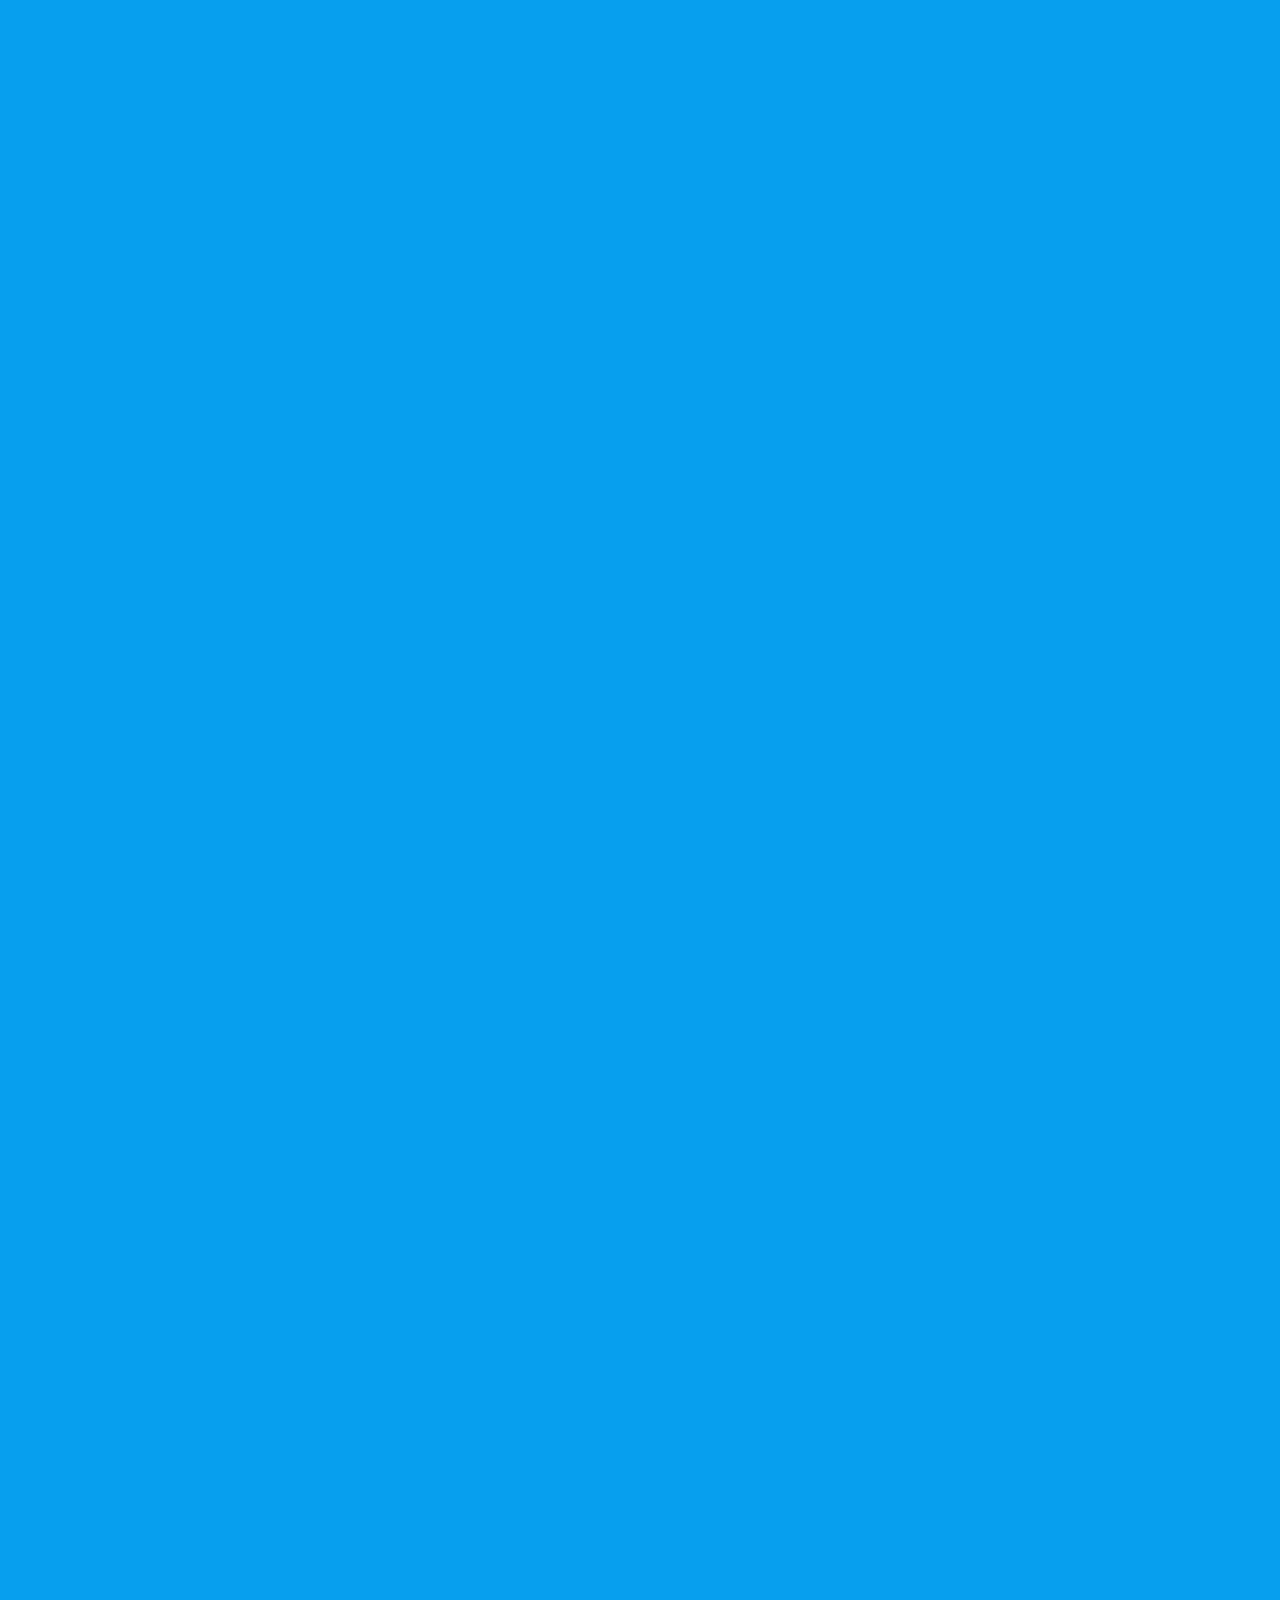
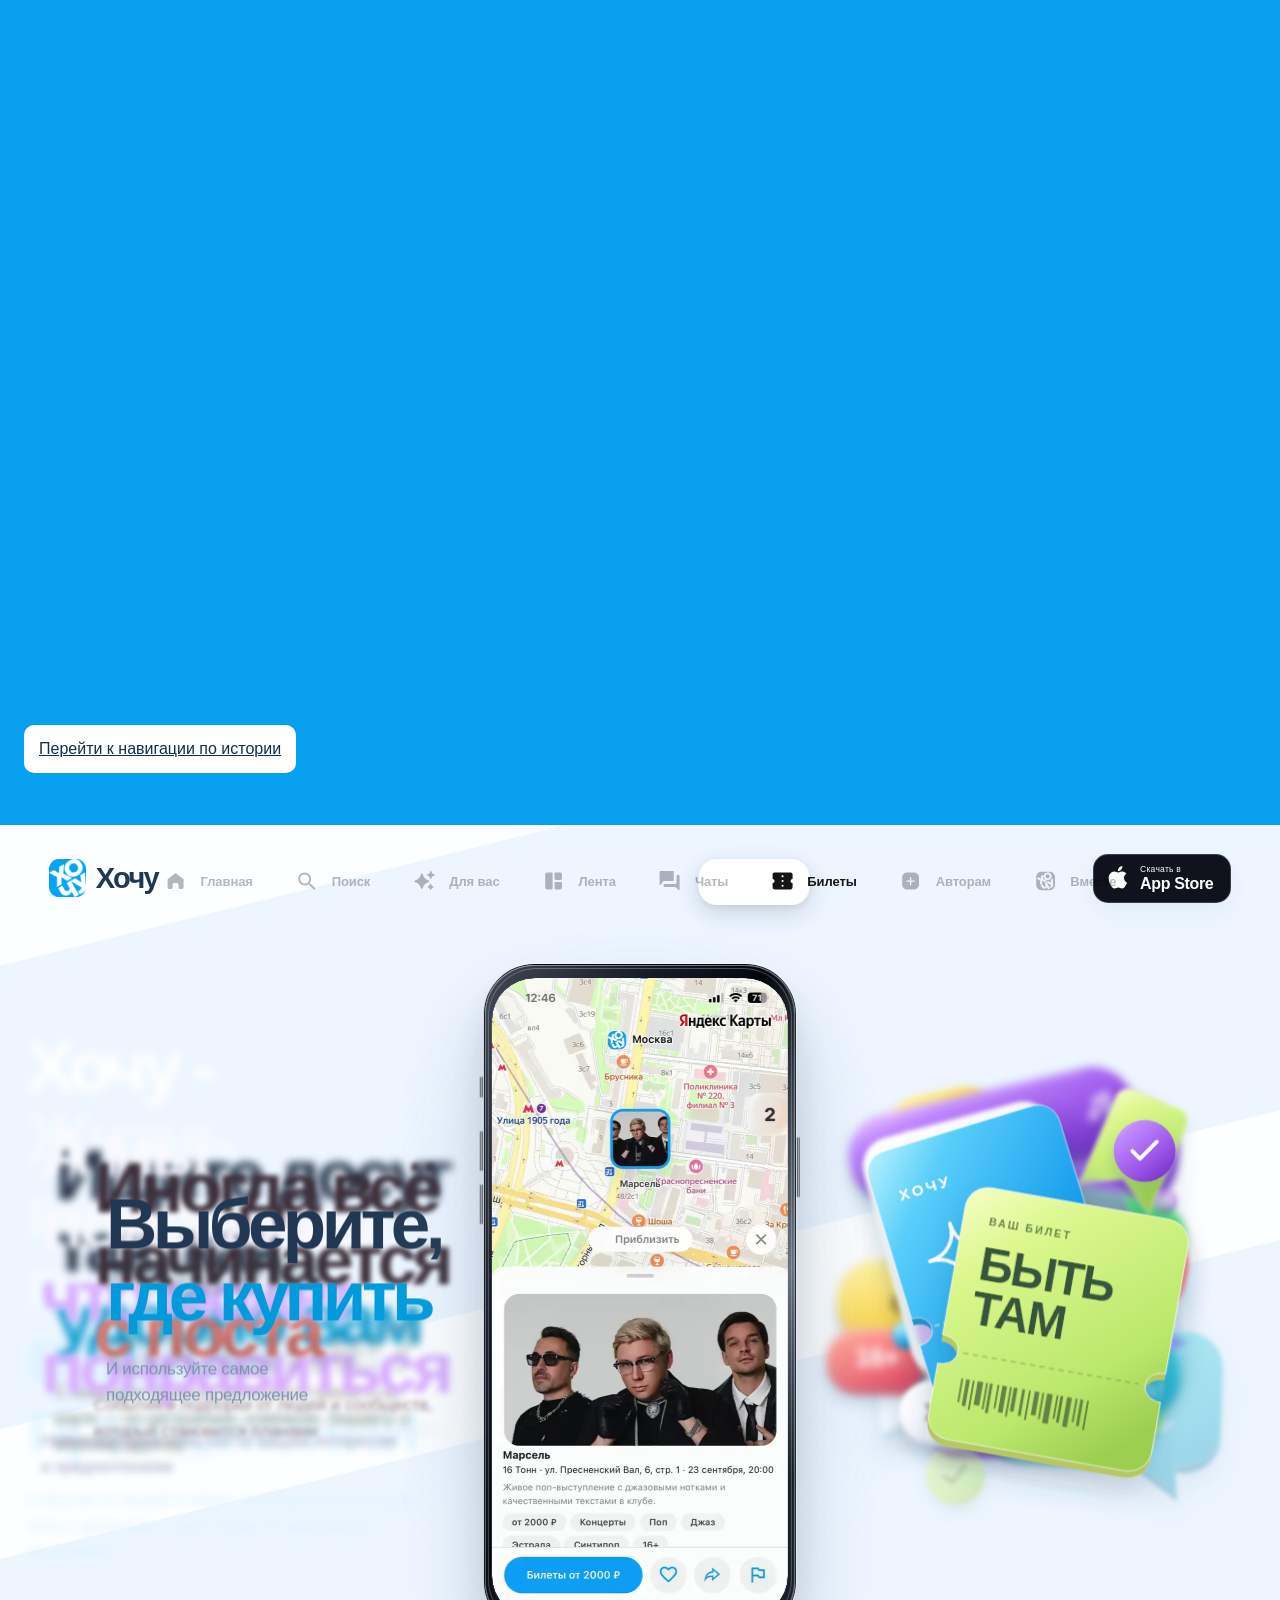
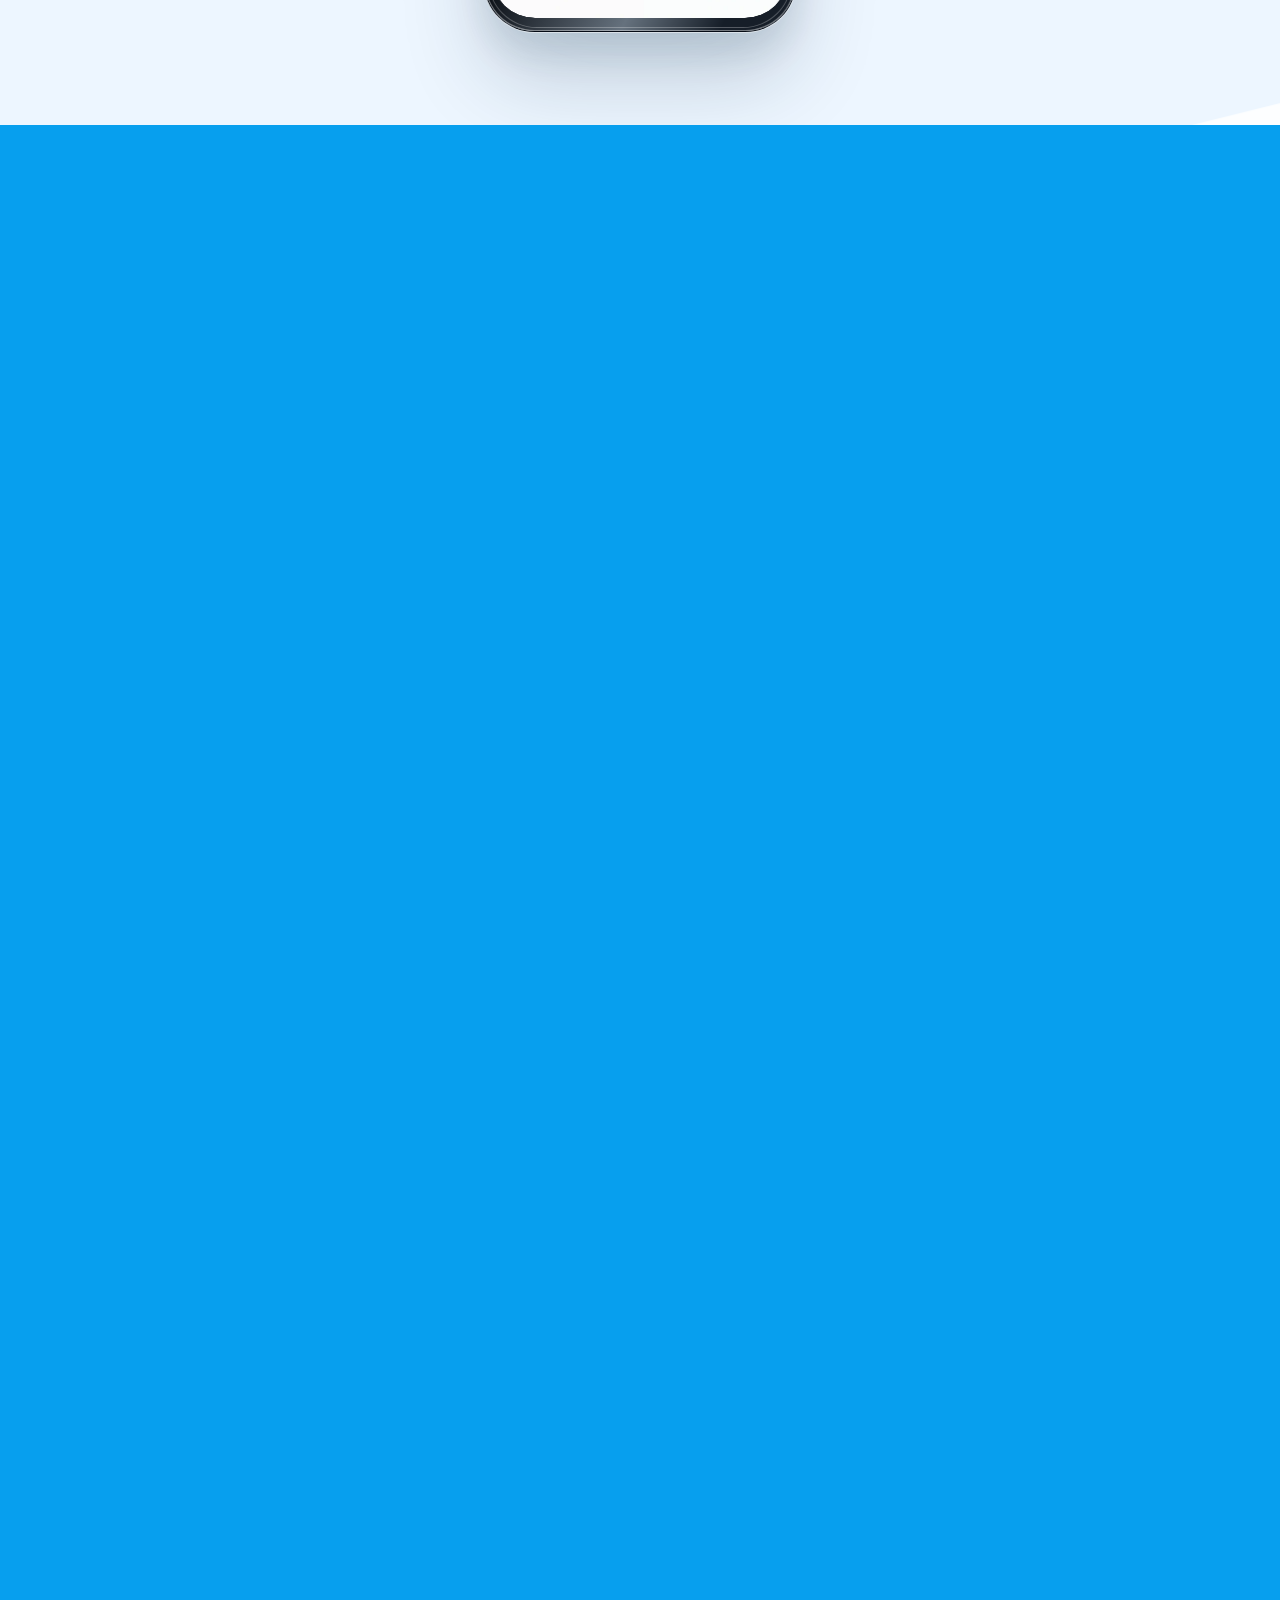
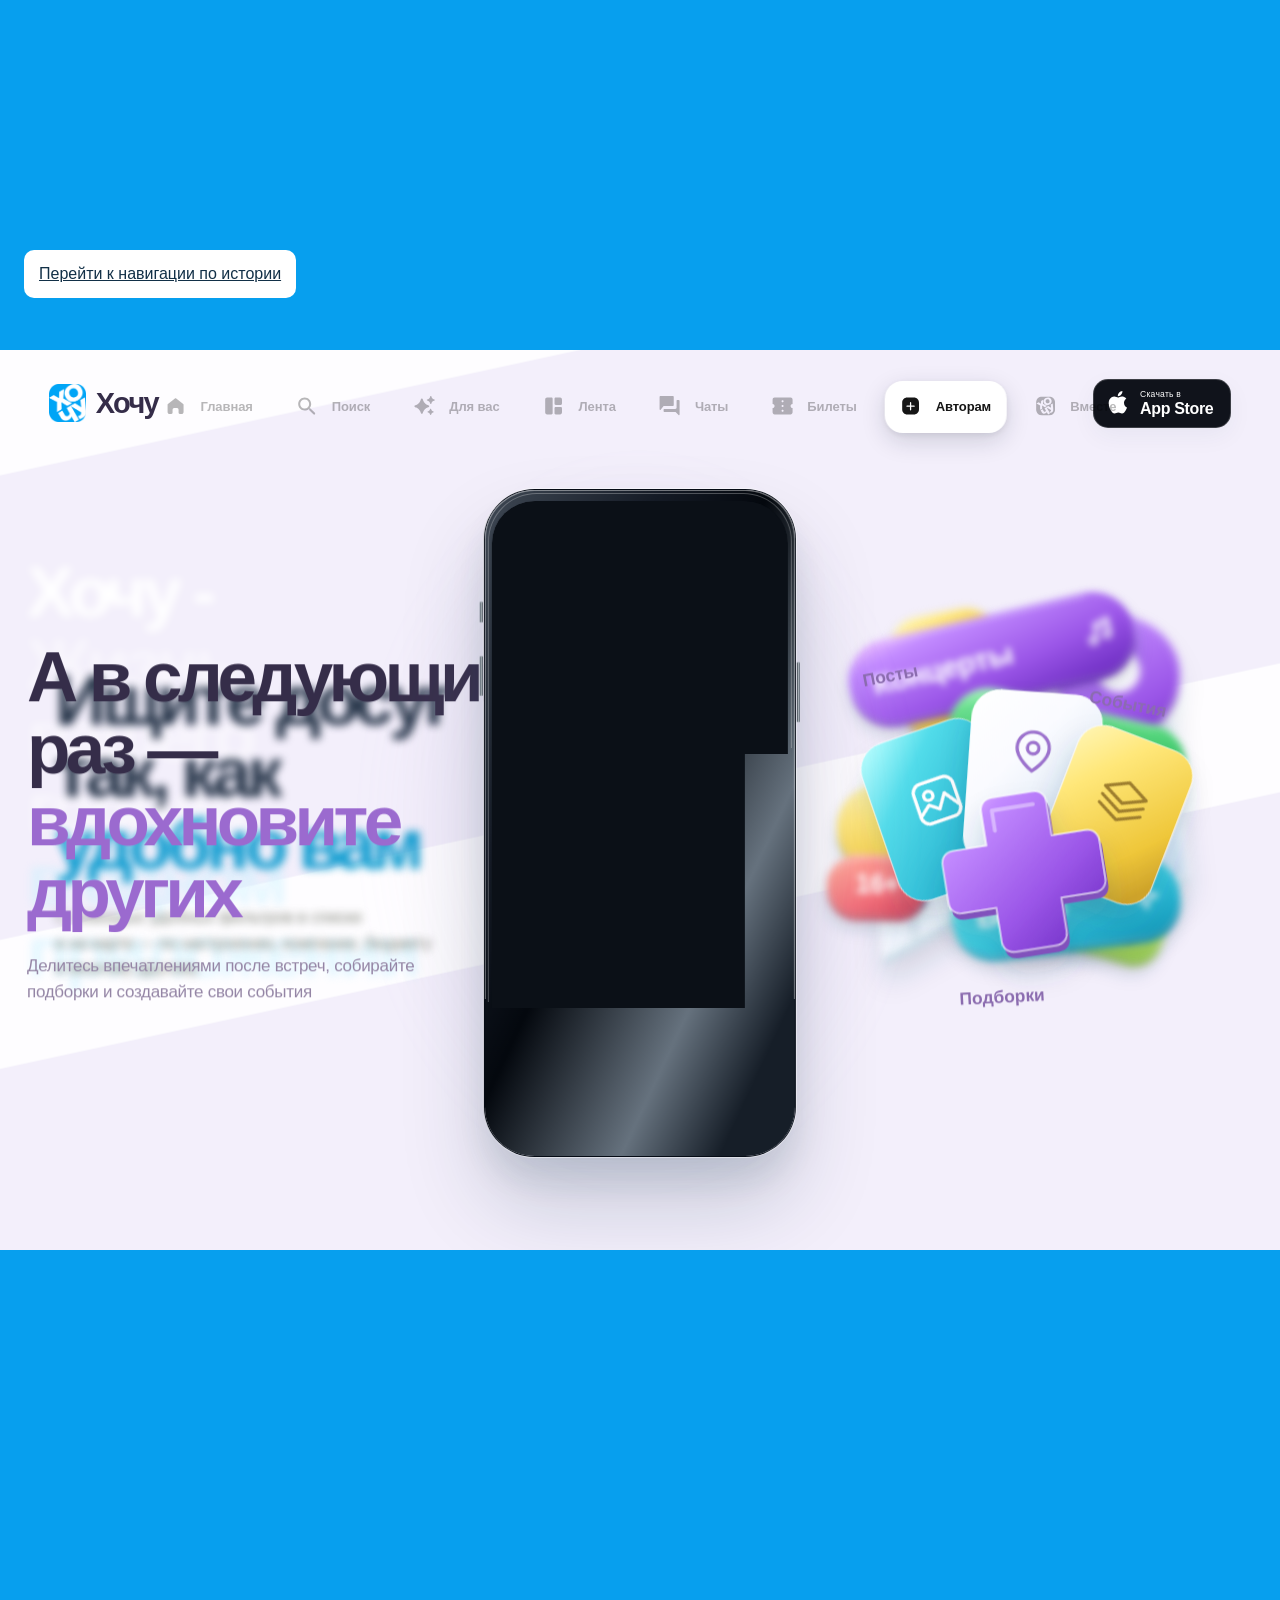
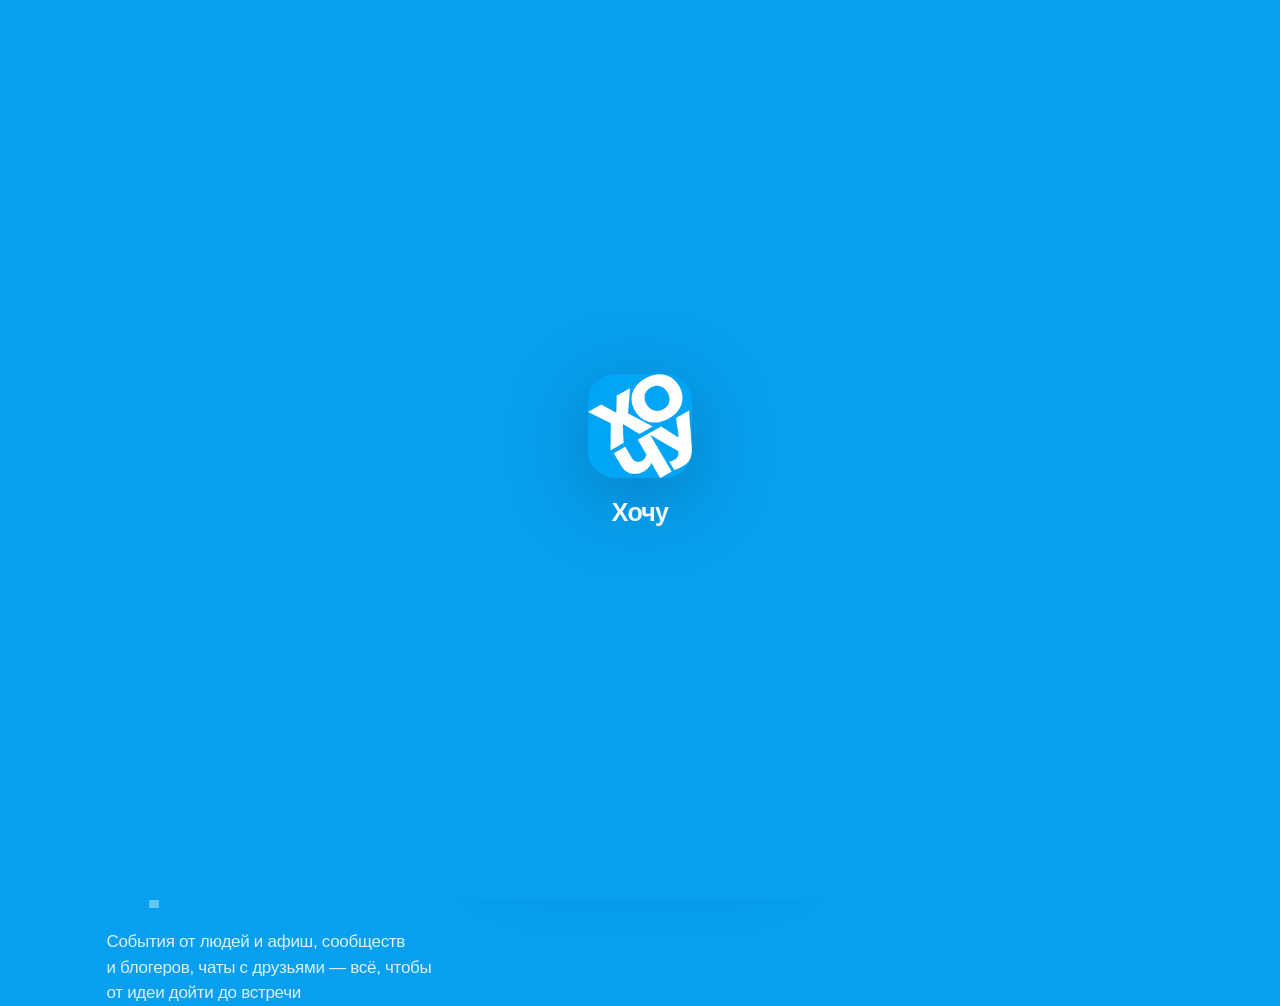
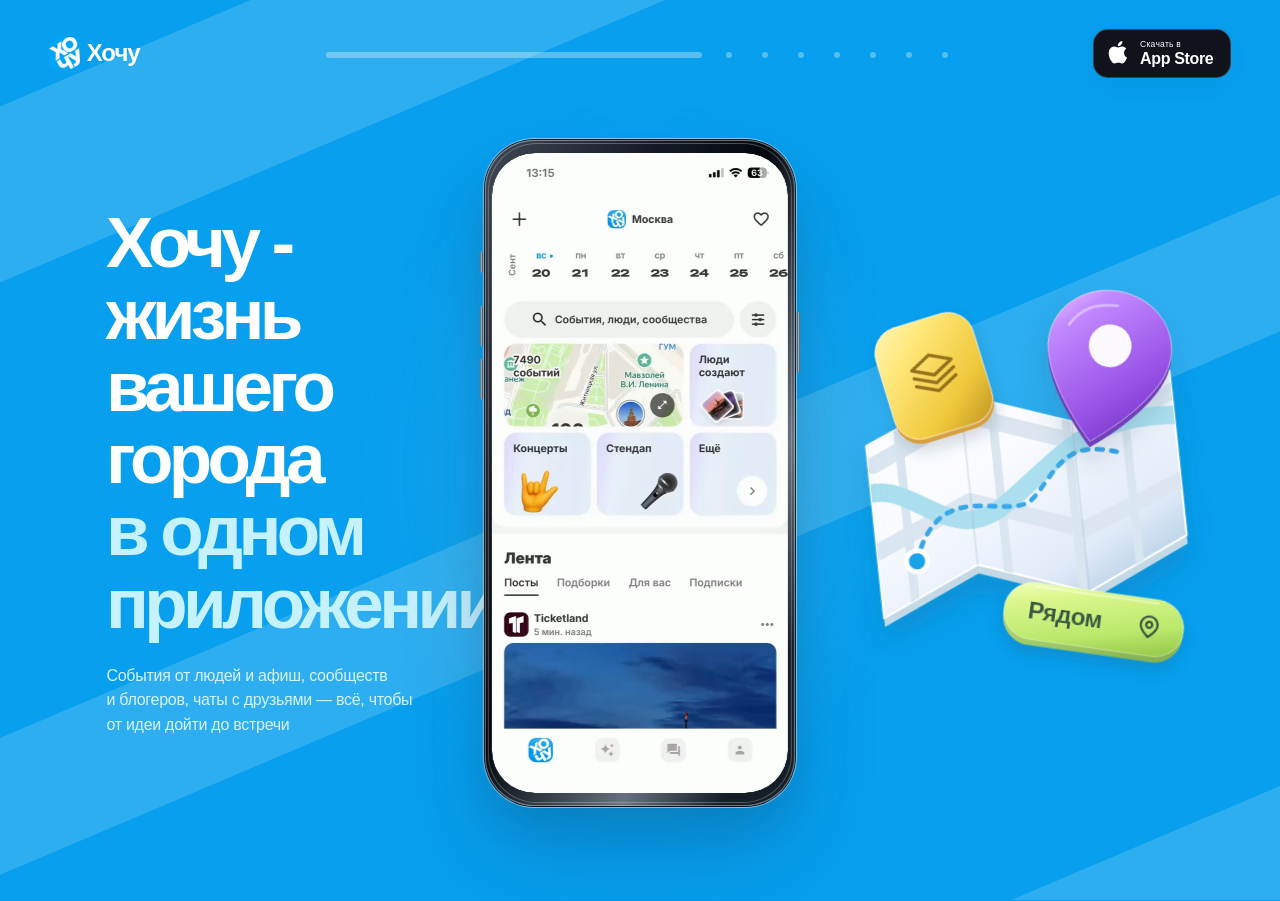
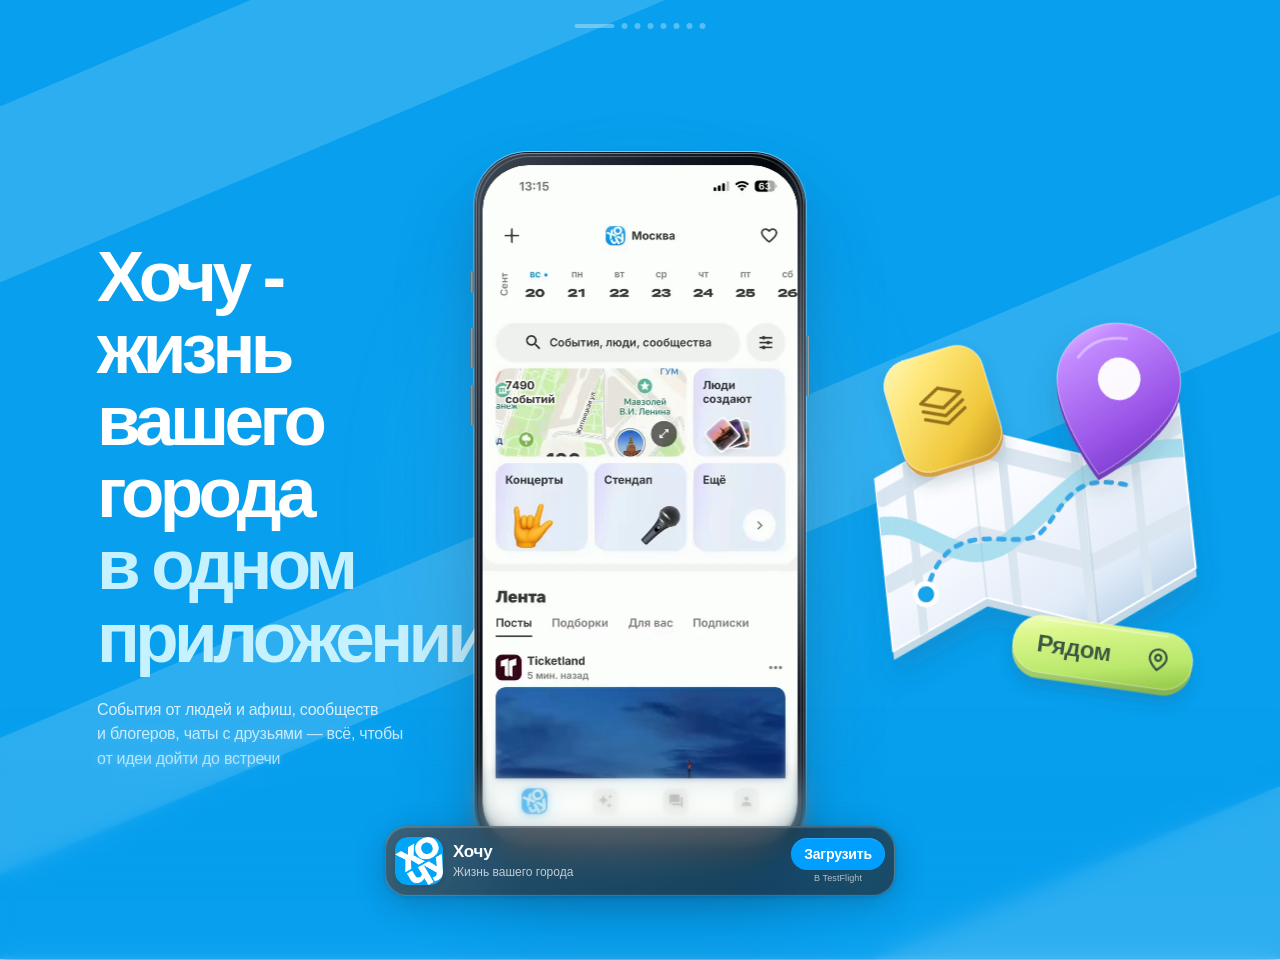
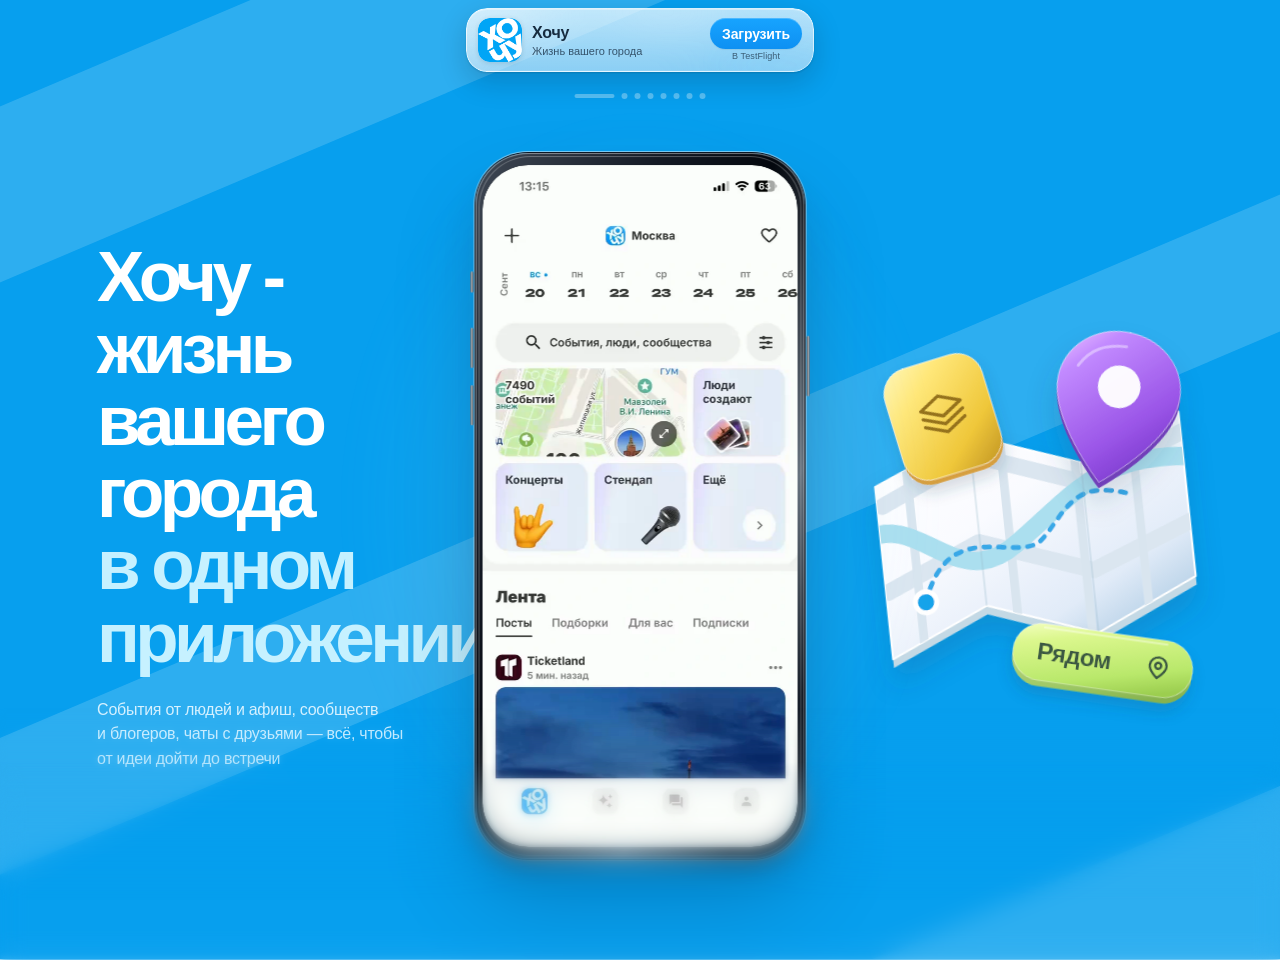
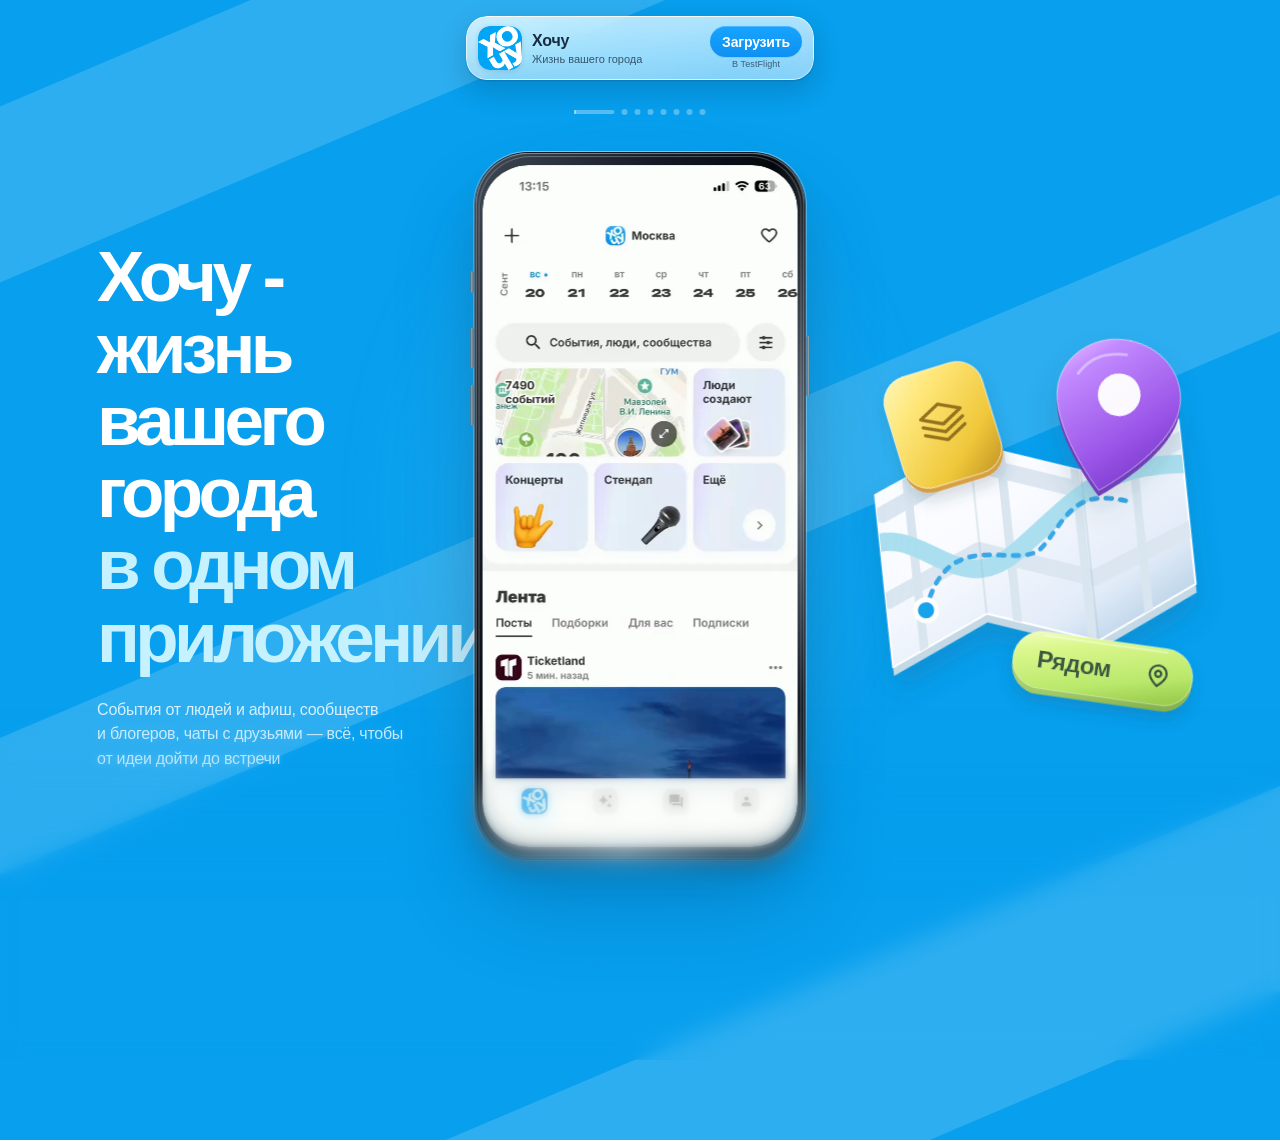
